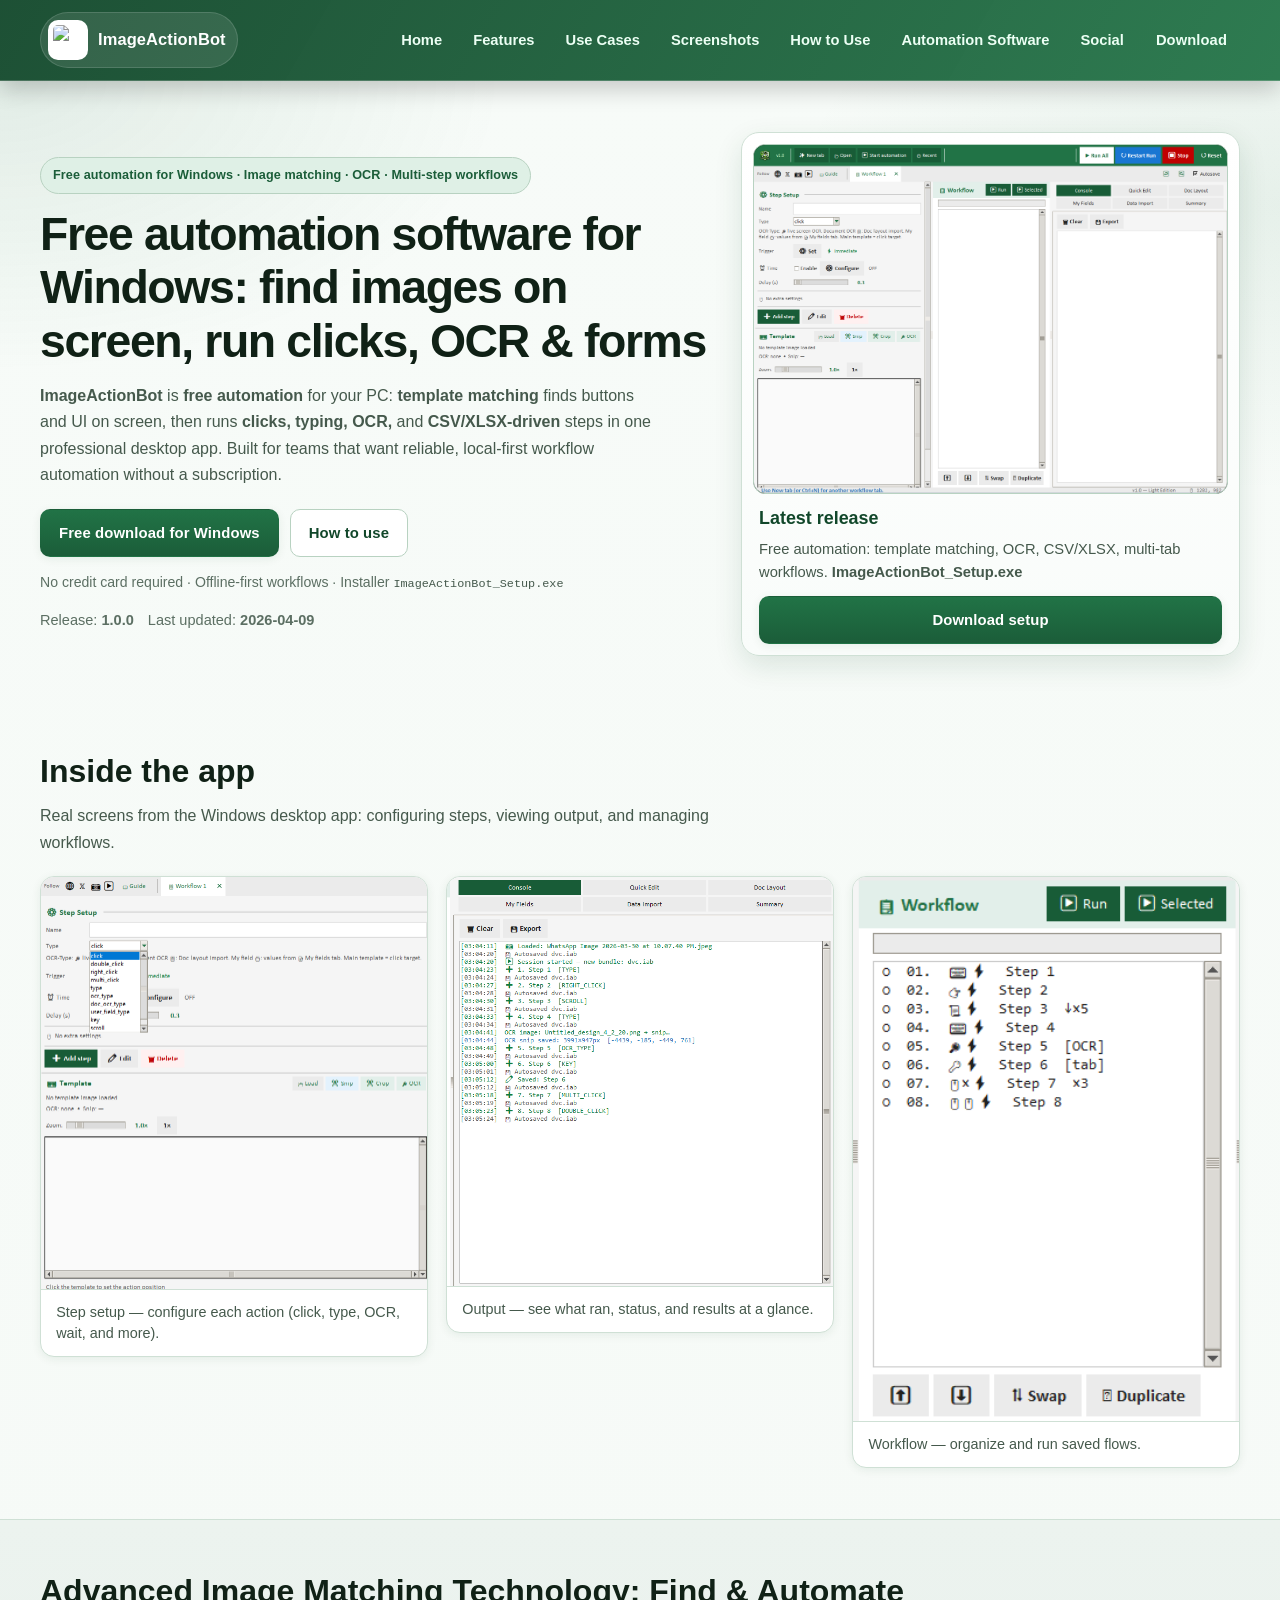
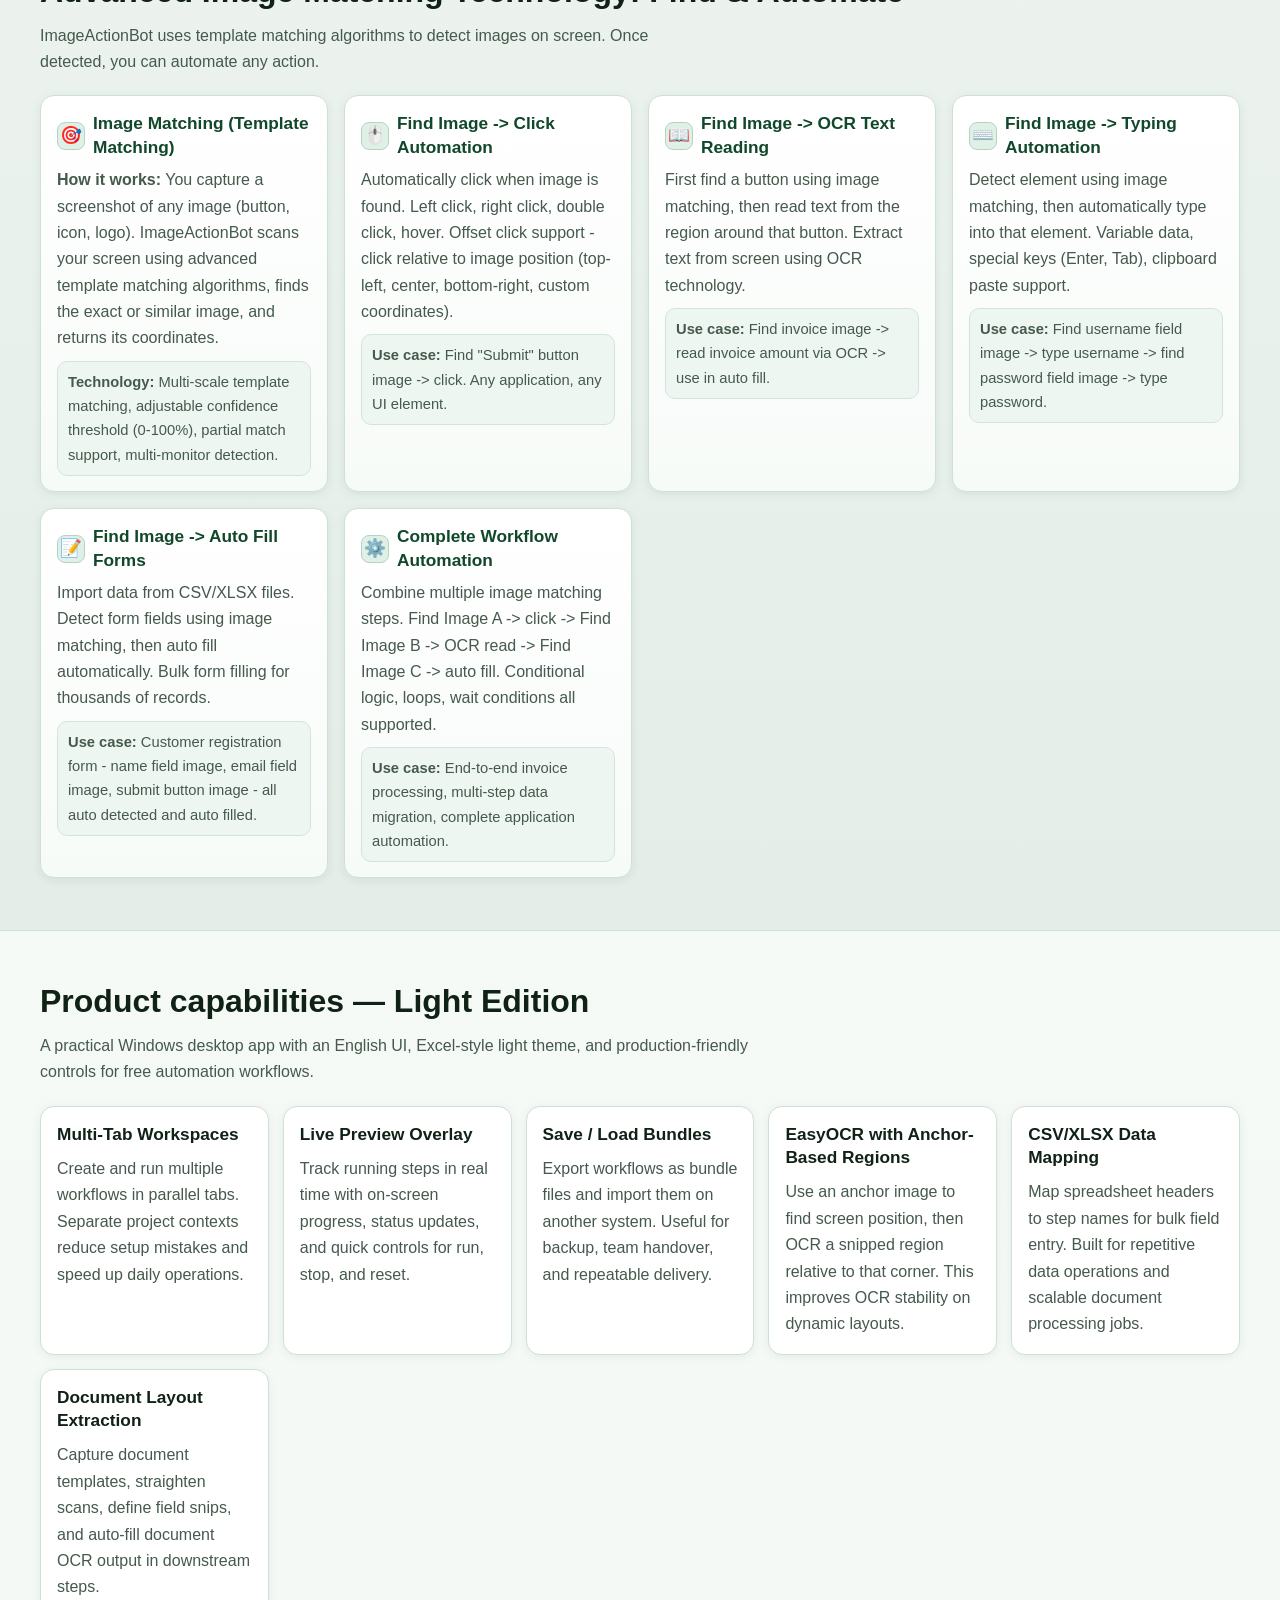
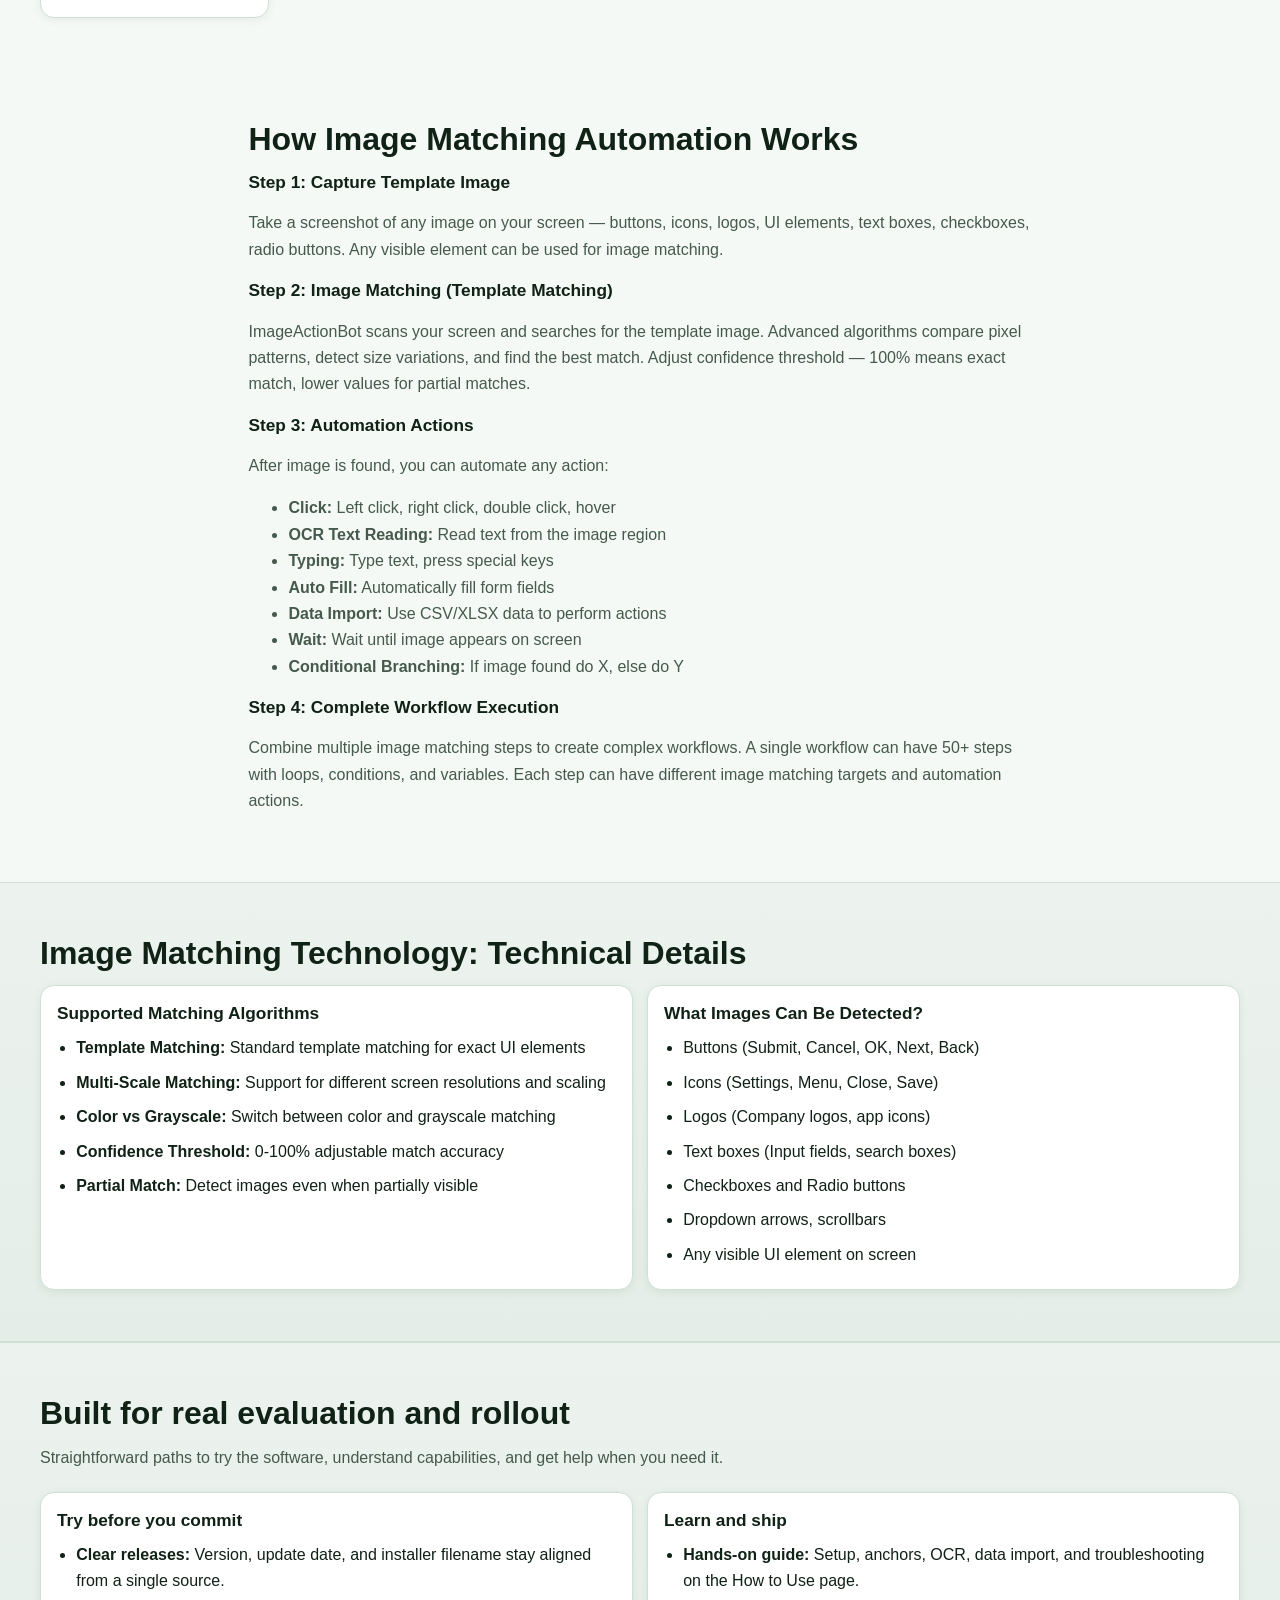
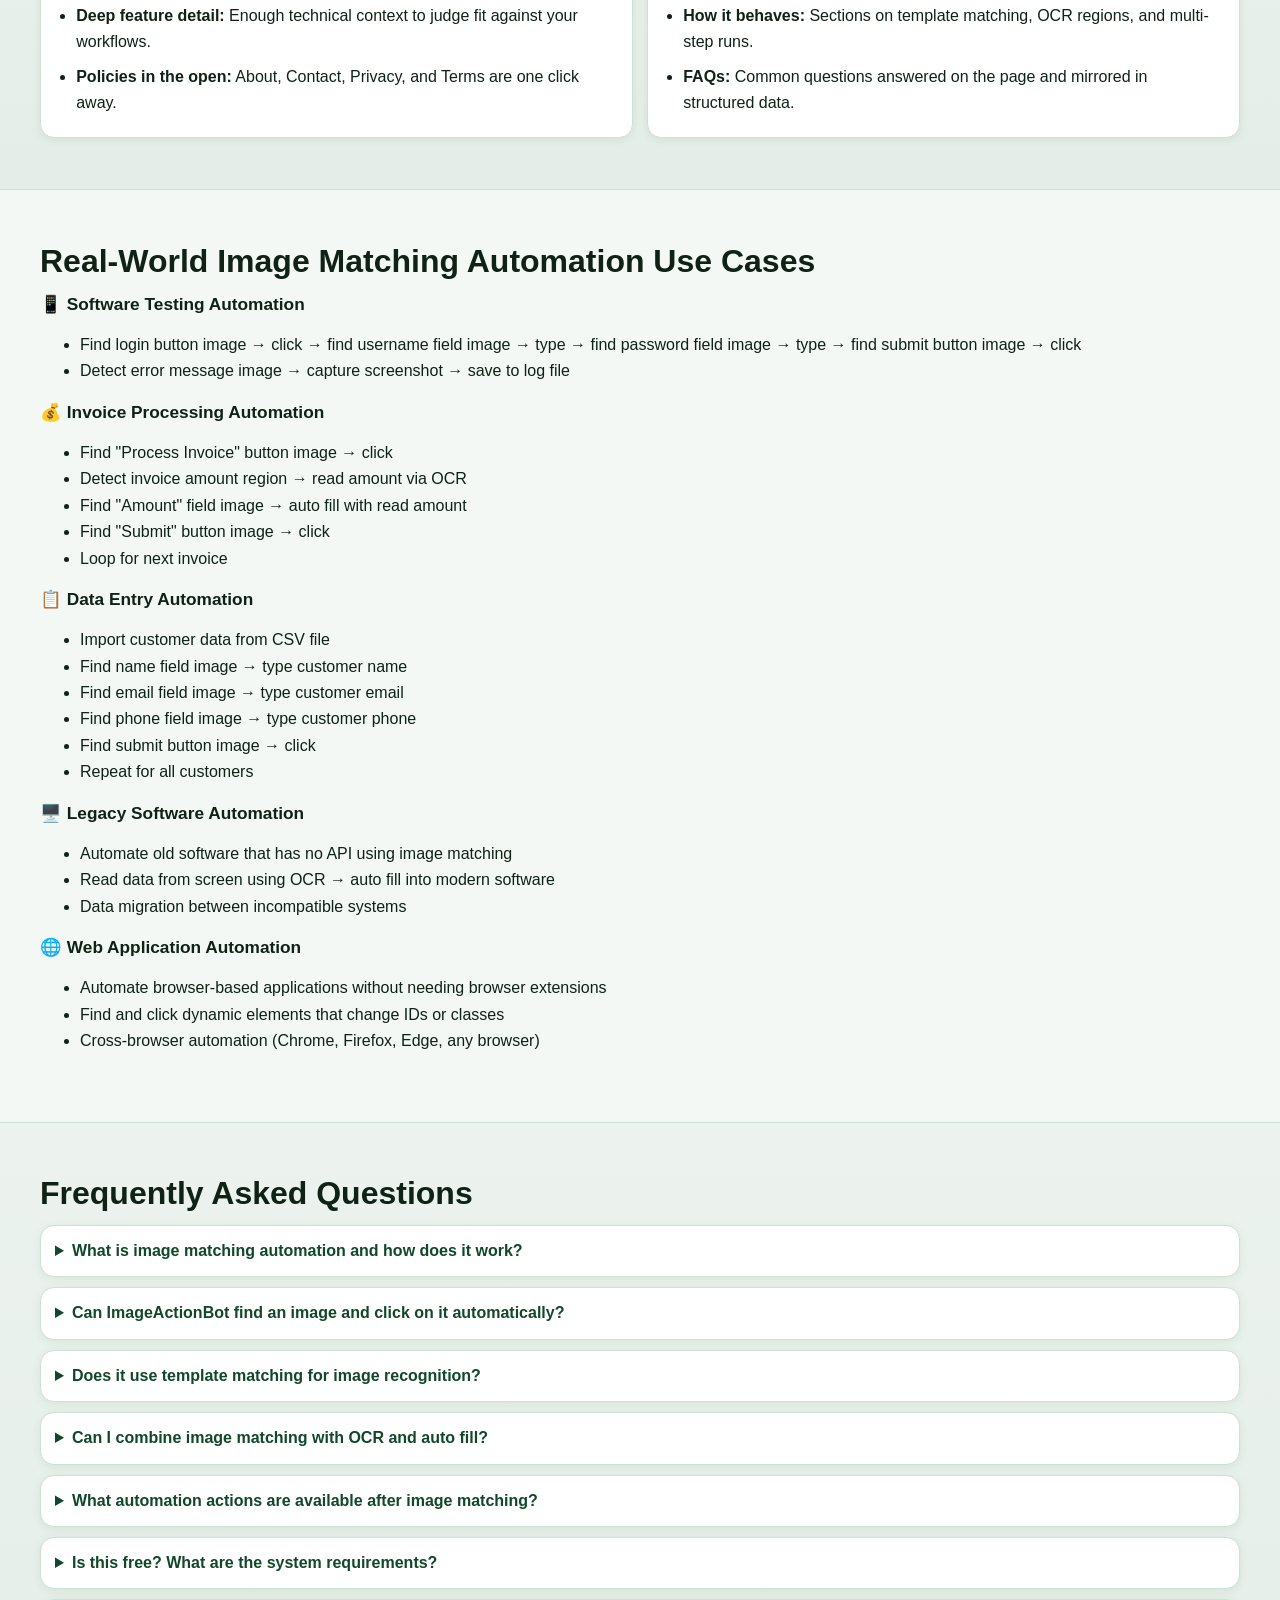
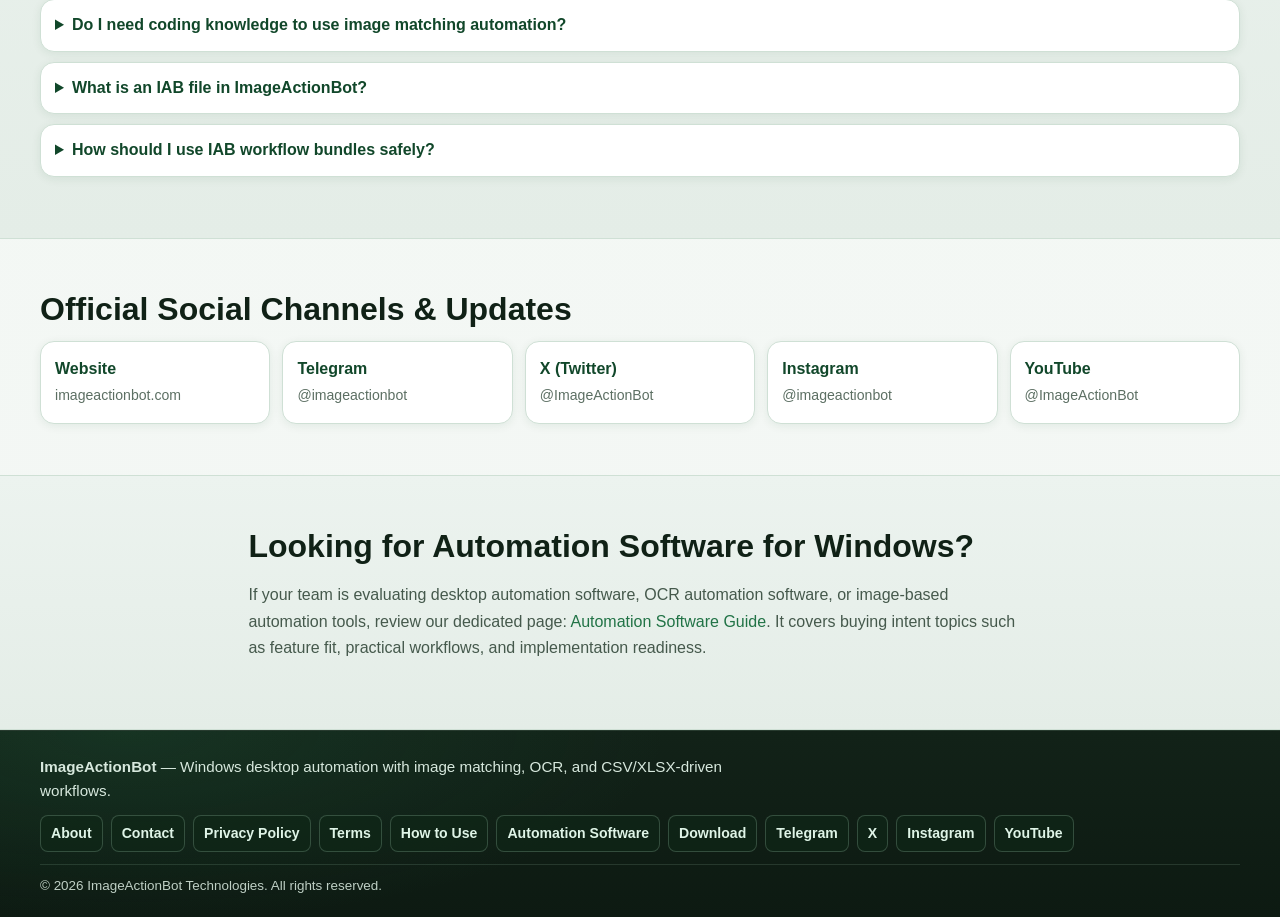
==== index.html @ 2cda099d "Website: R2 download URL, free automation SEO, professional copy refresh - download.json + main.js: " ====
<!doctype html>
<html lang="en">
<head>
  <meta charset="utf-8">
  <meta name="viewport" content="width=device-width, initial-scale=1">
  <!-- Google Tag Manager -->
  <script>(function(w,d,s,l,i){w[l]=w[l]||[];w[l].push({'gtm.start':
  new Date().getTime(),event:'gtm.js'});var f=d.getElementsByTagName(s)[0],
  j=d.createElement(s),dl=l!='dataLayer'?'&l='+l:'';j.async=true;j.src=
  'https://www.googletagmanager.com/gtm.js?id='+i+dl;f.parentNode.insertBefore(j,f);
  })(window,document,'script','dataLayer','GTM-5KLS38PQ');</script>
  <!-- End Google Tag Manager -->
  <title>Free Automation for Windows | ImageActionBot — Image Matching, OCR &amp; Workflows</title>
  <meta name="description" content="ImageActionBot is free automation software for Windows: template matching on screen, OCR text reading, typing, CSV/XLSX-driven workflows, and form filling. Professional desktop automation — free download.">
  <meta name="robots" content="index,follow,max-image-preview:large,max-snippet:-1,max-video-preview:-1">
  <meta name="theme-color" content="#1f7a43">
  <meta name="author" content="ImageActionBot Technologies">
  <link rel="canonical" href="https://www.imageactionbot.com/">
  <link rel="preload" as="image" href="./assets/ImageActionBot_UI.png" fetchpriority="high">
  <meta name="format-detection" content="telephone=no">
  <meta name="referrer" content="strict-origin-when-cross-origin">
  <meta property="og:locale" content="en_US">
  <meta property="og:type" content="website">
  <meta property="og:title" content="Free Automation for Windows | ImageActionBot">
  <meta property="og:description" content="Free automation for Windows: image matching, OCR, multi-step workflows, and data import. ImageActionBot — professional desktop automation. Free download.">
  <meta property="og:url" content="https://www.imageactionbot.com/">
  <meta property="og:site_name" content="ImageActionBot">
  <meta property="og:image" content="https://www.imageactionbot.com/assets/ImageActionBot_UI.png">
  <meta property="og:image:width" content="1194">
  <meta property="og:image:height" content="879">
  <meta property="og:image:alt" content="ImageActionBot main window: workflow tabs, step list, and controls">
  <meta name="twitter:card" content="summary_large_image">
  <meta name="twitter:title" content="Free Automation for Windows | ImageActionBot">
  <meta name="twitter:description" content="Free automation software for Windows: image matching, OCR, workflows, CSV/XLSX. Download ImageActionBot.">
  <meta name="twitter:image" content="https://www.imageactionbot.com/assets/ImageActionBot_UI.png">
  <meta name="twitter:image:alt" content="ImageActionBot main application window on Windows">
  <link rel="icon" href="https://www.imageactionbot.com/iab.png" type="image/png" sizes="48x48">
  <link rel="icon" href="https://www.imageactionbot.com/iab.png" type="image/png" sizes="512x512">
  <link rel="shortcut icon" href="https://www.imageactionbot.com/iab.png" type="image/png">
  <script async src="https://pagead2.googlesyndication.com/pagead/js/adsbygoogle.js?client=ca-pub-5368355682383000"
     crossorigin="anonymous"></script>
  <link rel="apple-touch-icon" href="https://www.imageactionbot.com/iab.png" sizes="512x512">
  <link rel="manifest" href="./site.webmanifest">
  <link rel="stylesheet" href="./main.css">
  
  <script type="application/ld+json" data-release-jsonld>
    {
      "@context": "https://schema.org",
      "@type": "SoftwareApplication",
      "name": "ImageActionBot",
      "softwareVersion": "1.0.0",
      "operatingSystem": "Windows",
      "applicationCategory": "BusinessApplication",
      "applicationSubCategory": "Free Desktop Automation Software",
      "description": "ImageActionBot is free automation software for Windows with template matching, screen OCR, auto typing, CSV/XLSX import, document layout extraction, and multi-step workflows — Light Edition.",
      "softwareRequirements": ".NET Framework 4.7.2 or newer, Windows 10/11",
      "image": "https://www.imageactionbot.com/iab.png",
      "screenshot": [
        "https://www.imageactionbot.com/assets/ImageActionBot_UI.png",
        "https://www.imageactionbot.com/assets/ImageActionBot_StepSetup.png",
        "https://www.imageactionbot.com/assets/ImageActionBot_output.png",
        "https://www.imageactionbot.com/assets/ImageActionBot_Workflow.png"
      ],
      "offers": {
        "@type": "Offer",
        "price": "0",
        "priceCurrency": "USD"
      },
      "url": "https://www.imageactionbot.com/",
      "featureList": [
        "Image anchor matching with adjustable confidence",
        "Find image and click automation with offsets",
        "EasyOCR text extraction from screen regions",
        "CSV and XLSX data import for bulk form filling",
        "Document layout capture and aligned OCR field mapping",
        "Multi-tab workflow builder with reusable automation bundles"
      ]
    }
  </script>
  <script type="application/ld+json">
    {
      "@context": "https://schema.org",
      "@type": "WebSite",
      "name": "ImageActionBot",
      "alternateName": "imageactionbot.com",
      "url": "https://www.imageactionbot.com/",
      "potentialAction": {
        "@type": "SearchAction",
        "target": "https://www.imageactionbot.com/?q={search_term_string}",
        "query-input": "required name=search_term_string"
      }
    }
  </script>
  <script type="application/ld+json">
    {
      "@context": "https://schema.org",
      "@type": "Organization",
      "name": "ImageActionBot Technologies",
      "alternateName": "ImageActionBot",
      "url": "https://www.imageactionbot.com/",
      "logo": {
        "@type": "ImageObject",
        "url": "https://www.imageactionbot.com/iab.png"
      },
      "sameAs": [
        "https://t.me/imageactionbot",
        "https://x.com/ImageActionBot",
        "https://www.instagram.com/imageactionbot",
        "https://www.youtube.com/@ImageActionBot"
      ]
    }
  </script>
  <script type="application/ld+json">
    {
      "@context": "https://schema.org",
      "@type": "FAQPage",
      "mainEntity": [
        {
          "@type": "Question",
          "name": "Is ImageActionBot free automation software?",
          "acceptedAnswer": {
            "@type": "Answer",
            "text": "Yes. ImageActionBot is free to download and use on Windows for personal and business desktop automation. Optional online features (such as banner metadata) only fetch small public files; your workflows stay local unless you export or share them."
          }
        },
        {
          "@type": "Question",
          "name": "What is image matching automation and how does it work?",
          "acceptedAnswer": {
            "@type": "Answer",
            "text": "Image matching automation uses template matching technology to find a specific image on your screen. You capture a screenshot of any button, icon, or UI element. ImageActionBot scans your screen, finds that image using advanced algorithms, and then performs automated actions like clicking, typing, or reading text from that location."
          }
        },
        {
          "@type": "Question",
          "name": "Can ImageActionBot find an image and click on it automatically?",
          "acceptedAnswer": {
            "@type": "Answer",
            "text": "Yes. This is the core feature. Using advanced image matching technology, ImageActionBot finds any image on your screen—buttons, icons, logos, or UI elements—and automatically clicks on it. Works with partial matches, adjustable confidence thresholds, and offset clicking."
          }
        },
        {
          "@type": "Question",
          "name": "Does it use template matching for image recognition?",
          "acceptedAnswer": {
            "@type": "Answer",
            "text": "Yes. ImageActionBot uses advanced template matching algorithms for image recognition. It compares the template image you provide with your screen content, finds the best match, and executes automation actions. You can adjust confidence thresholds for precise or flexible matching."
          }
        },
        {
          "@type": "Question",
          "name": "Can I combine image matching with OCR and auto fill?",
          "acceptedAnswer": {
            "@type": "Answer",
            "text": "Yes. ImageActionBot allows you to create complete automation workflows. First, use image matching to find and click a button. Then, use OCR to read text from that screen region. Finally, use auto fill to enter that text into another form or application. All actions work together seamlessly."
          }
        },
        {
          "@type": "Question",
          "name": "What automation actions are available after image matching?",
          "acceptedAnswer": {
            "@type": "Answer",
            "text": "After image matching finds an image, you can automate: left click, right click, double click, mouse hover, typing text, OCR text reading, copying to clipboard, waiting for element, conditional branching, and complete workflow execution with data from CSV/XLSX files."
          }
        },
        {
          "@type": "Question",
          "name": "What is an IAB file in ImageActionBot?",
          "acceptedAnswer": {
            "@type": "Answer",
            "text": "An IAB file is an ImageActionBot workflow bundle package used to export and import complete automation workflows. It helps teams share repeatable processes, keep backups, and deploy workflows on multiple machines with less setup effort."
          }
        },
        {
          "@type": "Question",
          "name": "How should I use IAB workflow bundles safely?",
          "acceptedAnswer": {
            "@type": "Answer",
            "text": "Export a tested workflow as an IAB bundle, import it on the target machine, then validate image anchors, OCR regions, and CSV/XLSX mappings before production. Always run a dry test first and retune if UI layout or resolution differs."
          }
        }
      ]
    }
  </script>
</head>
<body>
  <!-- Google Tag Manager (noscript) -->
  <noscript><iframe src="https://www.googletagmanager.com/ns.html?id=GTM-5KLS38PQ"
  height="0" width="0" style="display:none;visibility:hidden"></iframe></noscript>
  <!-- End Google Tag Manager (noscript) -->
  <a class="skip-link" href="#main">Skip to content</a>

  <header class="site-header">
    <div class="container nav-wrap">
      <a class="brand" href="./index.html" aria-label="ImageActionBot home">
        <img src="./iab.png" alt="ImageActionBot — free Windows automation software logo" width="44" height="44">
        <span>ImageActionBot</span>
      </a>
      <nav class="nav" aria-label="Primary navigation">
        <a href="./index.html">Home</a>
        <a href="./index.html#features">Features</a>
        <a href="./index.html#use-cases">Use Cases</a>
        <a href="./index.html#screenshots">Screenshots</a>
        <a href="./how-to-use.html">How to Use</a>
        <a href="./automation-software.html">Automation Software</a>
        <a href="./index.html#social">Social</a>
        <a class="btn btn-sm js-download-link" data-download-link href="#" target="_blank" rel="noopener noreferrer">Download</a>
      </nav>
    </div>
  </header>

  <main id="main">
    <section class="hero">
      <div class="container hero-grid">
        <div>
          <p class="badge">Free automation for Windows · Image matching · OCR · Multi-step workflows</p>
          <h1>Free automation software for Windows: find images on screen, run clicks, OCR &amp; forms</h1>
          <p class="lead">
            <strong>ImageActionBot</strong> is <strong>free automation</strong> for your PC: <strong>template matching</strong> finds buttons and UI on screen, then runs <strong>clicks, typing, OCR,</strong> and <strong>CSV/XLSX-driven</strong> steps in one professional desktop app. Built for teams that want reliable, local-first workflow automation without a subscription.
          </p>
          <div class="cta-row">
            <a class="btn btn-primary js-download-link" data-download-link href="#" target="_blank" rel="noopener noreferrer">Free download for Windows</a>
            <a class="btn btn-ghost" href="./how-to-use.html">How to use</a>
          </div>
          <p class="hero-trust" role="note">No credit card required · Offline-first workflows · Installer <span class="mono">ImageActionBot_Setup.exe</span></p>
          <div class="release-line">
            <span>Release: <strong data-download-version>1.0.0</strong></span>
            <span>Last updated: <strong data-download-date>2026-04-09</strong></span>
          </div>
        </div>
        <aside class="hero-card hero-card-visual" aria-label="Application preview and download">
          <figure class="hero-shot">
            <img src="./assets/ImageActionBot_UI.png" width="1194" height="879" alt="ImageActionBot main window showing workflow tabs, automation steps, and control toolbar on Windows" fetchpriority="high" decoding="async">
          </figure>
          <div class="hero-card-foot">
            <h2 class="hero-card-title">Latest release</h2>
            <p class="hero-card-desc">Free automation: template matching, OCR, CSV/XLSX, multi-tab workflows. <strong data-download-filename>ImageActionBot_Setup.exe</strong></p>
            <a class="btn btn-primary full js-download-link" data-download-link href="#" target="_blank" rel="noopener noreferrer">Download setup</a>
          </div>
        </aside>
      </div>
    </section>

    <section id="screenshots" class="section" aria-labelledby="screenshots-heading">
      <div class="container">
        <h2 id="screenshots-heading">Inside the app</h2>
        <p class="section-intro">Real screens from the Windows desktop app: configuring steps, viewing output, and managing workflows.</p>
        <div class="screenshot-gallery">
          <figure class="shot-card">
            <img src="./assets/ImageActionBot_StepSetup.png" width="772" height="825" alt="Step setup panel: choosing action type, targets, and options for an automation step" loading="lazy" decoding="async">
            <figcaption>Step setup — configure each action (click, type, OCR, wait, and more).</figcaption>
          </figure>
          <figure class="shot-card">
            <img src="./assets/ImageActionBot_output.png" width="737" height="782" alt="Run output or log view showing automation results and status messages" loading="lazy" decoding="async">
            <figcaption>Output — see what ran, status, and results at a glance.</figcaption>
          </figure>
          <figure class="shot-card">
            <img src="./assets/ImageActionBot_Workflow.png" width="338" height="789" alt="Workflow overview or bundle view for saved automation flows" loading="lazy" decoding="async">
            <figcaption>Workflow — organize and run saved flows.</figcaption>
          </figure>
        </div>
      </div>
    </section>

    <section id="features" class="section alt feature-showcase">
      <div class="container">
        <h2>Advanced Image Matching Technology: Find & Automate</h2>
        <p class="section-intro">ImageActionBot uses template matching algorithms to detect images on screen. Once detected, you can automate any action.</p>

        <div class="feature-grid">
          <article class="feature-card">
            <h3><span class="feature-icon">🎯</span>Image Matching (Template Matching)</h3>
            <p><strong>How it works:</strong> You capture a screenshot of any image (button, icon, logo). ImageActionBot scans your screen using advanced template matching algorithms, finds the exact or similar image, and returns its coordinates.</p>
            <p class="feature-meta"><strong>Technology:</strong> Multi-scale template matching, adjustable confidence threshold (0-100%), partial match support, multi-monitor detection.</p>
          </article>
          <article class="feature-card">
            <h3><span class="feature-icon">🖱️</span>Find Image -> Click Automation</h3>
            <p>Automatically click when image is found. Left click, right click, double click, hover. Offset click support - click relative to image position (top-left, center, bottom-right, custom coordinates).</p>
            <p class="feature-meta"><strong>Use case:</strong> Find "Submit" button image -> click. Any application, any UI element.</p>
          </article>
          <article class="feature-card">
            <h3><span class="feature-icon">📖</span>Find Image -> OCR Text Reading</h3>
            <p>First find a button using image matching, then read text from the region around that button. Extract text from screen using OCR technology.</p>
            <p class="feature-meta"><strong>Use case:</strong> Find invoice image -> read invoice amount via OCR -> use in auto fill.</p>
          </article>
          <article class="feature-card">
            <h3><span class="feature-icon">⌨️</span>Find Image -> Typing Automation</h3>
            <p>Detect element using image matching, then automatically type into that element. Variable data, special keys (Enter, Tab), clipboard paste support.</p>
            <p class="feature-meta"><strong>Use case:</strong> Find username field image -> type username -> find password field image -> type password.</p>
          </article>
          <article class="feature-card">
            <h3><span class="feature-icon">📝</span>Find Image -> Auto Fill Forms</h3>
            <p>Import data from CSV/XLSX files. Detect form fields using image matching, then auto fill automatically. Bulk form filling for thousands of records.</p>
            <p class="feature-meta"><strong>Use case:</strong> Customer registration form - name field image, email field image, submit button image - all auto detected and auto filled.</p>
          </article>
          <article class="feature-card">
            <h3><span class="feature-icon">⚙️</span>Complete Workflow Automation</h3>
            <p>Combine multiple image matching steps. Find Image A -> click -> Find Image B -> OCR read -> Find Image C -> auto fill. Conditional logic, loops, wait conditions all supported.</p>
            <p class="feature-meta"><strong>Use case:</strong> End-to-end invoice processing, multi-step data migration, complete application automation.</p>
          </article>
        </div>
      </div>
    </section>

    <section class="section">
      <div class="container">
        <h2>Product capabilities — Light Edition</h2>
        <p class="section-intro">
          A practical Windows desktop app with an English UI, Excel-style light theme, and production-friendly controls for free automation workflows.
        </p>
        <div class="card-grid">
          <article class="card">
            <h3>Multi-Tab Workspaces</h3>
            <p>Create and run multiple workflows in parallel tabs. Separate project contexts reduce setup mistakes and speed up daily operations.</p>
          </article>
          <article class="card">
            <h3>Live Preview Overlay</h3>
            <p>Track running steps in real time with on-screen progress, status updates, and quick controls for run, stop, and reset.</p>
          </article>
          <article class="card">
            <h3>Save / Load Bundles</h3>
            <p>Export workflows as bundle files and import them on another system. Useful for backup, team handover, and repeatable delivery.</p>
          </article>
          <article class="card">
            <h3>EasyOCR with Anchor-Based Regions</h3>
            <p>Use an anchor image to find screen position, then OCR a snipped region relative to that corner. This improves OCR stability on dynamic layouts.</p>
          </article>
          <article class="card">
            <h3>CSV/XLSX Data Mapping</h3>
            <p>Map spreadsheet headers to step names for bulk field entry. Built for repetitive data operations and scalable document processing jobs.</p>
          </article>
          <article class="card">
            <h3>Document Layout Extraction</h3>
            <p>Capture document templates, straighten scans, define field snips, and auto-fill document OCR output in downstream steps.</p>
          </article>
        </div>
      </div>
    </section>

    <section id="how-it-works" class="section">
      <div class="container prose">
        <h2>How Image Matching Automation Works</h2>
        
        <h3>Step 1: Capture Template Image</h3>
        <p>Take a screenshot of any image on your screen — buttons, icons, logos, UI elements, text boxes, checkboxes, radio buttons. Any visible element can be used for image matching.</p>
        
        <h3>Step 2: Image Matching (Template Matching)</h3>
        <p>ImageActionBot scans your screen and searches for the template image. Advanced algorithms compare pixel patterns, detect size variations, and find the best match. Adjust confidence threshold — 100% means exact match, lower values for partial matches.</p>
        
        <h3>Step 3: Automation Actions</h3>
        <p>After image is found, you can automate any action:</p>
        <ul>
          <li><strong>Click:</strong> Left click, right click, double click, hover</li>
          <li><strong>OCR Text Reading:</strong> Read text from the image region</li>
          <li><strong>Typing:</strong> Type text, press special keys</li>
          <li><strong>Auto Fill:</strong> Automatically fill form fields</li>
          <li><strong>Data Import:</strong> Use CSV/XLSX data to perform actions</li>
          <li><strong>Wait:</strong> Wait until image appears on screen</li>
          <li><strong>Conditional Branching:</strong> If image found do X, else do Y</li>
        </ul>
        
        <h3>Step 4: Complete Workflow Execution</h3>
        <p>Combine multiple image matching steps to create complex workflows. A single workflow can have 50+ steps with loops, conditions, and variables. Each step can have different image matching targets and automation actions.</p>
      </div>
    </section>

    <section class="section alt">
      <div class="container">
        <h2>Image Matching Technology: Technical Details</h2>
        <div class="split-grid">
          <div class="panel">
            <h3>Supported Matching Algorithms</h3>
            <ul>
              <li><strong>Template Matching:</strong> Standard template matching for exact UI elements</li>
              <li><strong>Multi-Scale Matching:</strong> Support for different screen resolutions and scaling</li>
              <li><strong>Color vs Grayscale:</strong> Switch between color and grayscale matching</li>
              <li><strong>Confidence Threshold:</strong> 0-100% adjustable match accuracy</li>
              <li><strong>Partial Match:</strong> Detect images even when partially visible</li>
            </ul>
          </div>
          <div class="panel">
            <h3>What Images Can Be Detected?</h3>
            <ul>
              <li>Buttons (Submit, Cancel, OK, Next, Back)</li>
              <li>Icons (Settings, Menu, Close, Save)</li>
              <li>Logos (Company logos, app icons)</li>
              <li>Text boxes (Input fields, search boxes)</li>
              <li>Checkboxes and Radio buttons</li>
              <li>Dropdown arrows, scrollbars</li>
              <li>Any visible UI element on screen</li>
            </ul>
          </div>
        </div>
      </div>
    </section>

    <section class="section alt">
      <div class="container">
        <h2>Built for real evaluation and rollout</h2>
        <p class="section-intro">Straightforward paths to try the software, understand capabilities, and get help when you need it.</p>
        <div class="split-grid">
          <div class="panel">
            <h3>Try before you commit</h3>
            <ul>
              <li><strong>Clear releases:</strong> Version, update date, and installer filename stay aligned from a single source.</li>
              <li><strong>Deep feature detail:</strong> Enough technical context to judge fit against your workflows.</li>
              <li><strong>Policies in the open:</strong> About, Contact, Privacy, and Terms are one click away.</li>
            </ul>
          </div>
          <div class="panel">
            <h3>Learn and ship</h3>
            <ul>
              <li><strong>Hands-on guide:</strong> Setup, anchors, OCR, data import, and troubleshooting on the How to Use page.</li>
              <li><strong>How it behaves:</strong> Sections on template matching, OCR regions, and multi-step runs.</li>
              <li><strong>FAQs:</strong> Common questions answered on the page and mirrored in structured data.</li>
            </ul>
          </div>
        </div>
      </div>
    </section>

    <section id="use-cases" class="section">
      <div class="container">
        <h2>Real-World Image Matching Automation Use Cases</h2>
        
        <h3>📱 Software Testing Automation</h3>
        <ul>
          <li>Find login button image → click → find username field image → type → find password field image → type → find submit button image → click</li>
          <li>Detect error message image → capture screenshot → save to log file</li>
        </ul>
        
        <h3>💰 Invoice Processing Automation</h3>
        <ul>
          <li>Find "Process Invoice" button image → click</li>
          <li>Detect invoice amount region → read amount via OCR</li>
          <li>Find "Amount" field image → auto fill with read amount</li>
          <li>Find "Submit" button image → click</li>
          <li>Loop for next invoice</li>
        </ul>
        
        <h3>📋 Data Entry Automation</h3>
        <ul>
          <li>Import customer data from CSV file</li>
          <li>Find name field image → type customer name</li>
          <li>Find email field image → type customer email</li>
          <li>Find phone field image → type customer phone</li>
          <li>Find submit button image → click</li>
          <li>Repeat for all customers</li>
        </ul>
        
        <h3>🖥️ Legacy Software Automation</h3>
        <ul>
          <li>Automate old software that has no API using image matching</li>
          <li>Read data from screen using OCR → auto fill into modern software</li>
          <li>Data migration between incompatible systems</li>
        </ul>
        
        <h3>🌐 Web Application Automation</h3>
        <ul>
          <li>Automate browser-based applications without needing browser extensions</li>
          <li>Find and click dynamic elements that change IDs or classes</li>
          <li>Cross-browser automation (Chrome, Firefox, Edge, any browser)</li>
        </ul>
      </div>
    </section>

    <section class="section alt" id="faq">
      <div class="container">
        <h2>Frequently Asked Questions</h2>
        <div class="faq-list">
          <details>
            <summary>What is image matching automation and how does it work?</summary>
            <p><strong>Image matching automation</strong> uses template matching technology to find a specific image on your screen. You capture a screenshot of any button, icon, or UI element. ImageActionBot scans your screen, finds that image using advanced algorithms, and then performs automated actions like clicking, typing, or reading text from that location.</p>
          </details>
          <details>
            <summary>Can ImageActionBot find an image and click on it automatically?</summary>
            <p><strong>Yes.</strong> This is the core feature. Using advanced image matching technology, ImageActionBot finds any image on your screen—buttons, icons, logos, or UI elements—and automatically clicks on it. Works with partial matches, adjustable confidence thresholds, and offset clicking for precise control.</p>
          </details>
          <details>
            <summary>Does it use template matching for image recognition?</summary>
            <p><strong>Yes.</strong> ImageActionBot uses advanced template matching algorithms for image recognition. It compares the template image you provide with your screen content, finds the best match, and executes automation actions. You can adjust confidence thresholds for precise or flexible matching.</p>
          </details>
          <details>
            <summary>Can I combine image matching with OCR and auto fill?</summary>
            <p><strong>Yes.</strong> ImageActionBot allows you to create complete automation workflows. First, use image matching to find and click a button. Then, use OCR to read text from that screen region. Finally, use auto fill to enter that text into another form or application. All actions work together seamlessly in a single workflow.</p>
          </details>
          <details>
            <summary>What automation actions are available after image matching?</summary>
            <p>After image matching finds an image, you can automate: left click, right click, double click, mouse hover, typing text, OCR text reading, copying to clipboard, waiting for element, conditional branching, and complete workflow execution with data from CSV/XLSX files.</p>
          </details>
          <details>
            <summary>Is this free? What are the system requirements?</summary>
            <p><strong>Free to download and use.</strong> Windows 10, Windows 11, Windows 7/8 with .NET Framework 4.7.2 or higher. Minimum 4GB RAM recommended for OCR operations. Works on any screen resolution with scaling support.</p>
          </details>
          <details>
            <summary>Do I need coding knowledge to use image matching automation?</summary>
            <p><strong>No.</strong> ImageActionBot uses a visual workflow builder. You can create automation workflows without any coding. Capture images, set actions, map data fields — everything is visual and easy to use.</p>
          </details>
          <details>
            <summary>What is an IAB file in ImageActionBot?</summary>
            <p>
              An <strong>IAB file</strong> is a workflow bundle package for export/import of complete automation flows.
              It is useful for team handover, reusable deployment, and workflow backup. See the detailed guide in
              <a href="./how-to-use.html#iab-workflow-bundle">IAB workflow bundle section</a>.
            </p>
          </details>
          <details>
            <summary>How should I use IAB workflow bundles safely?</summary>
            <p>
              Export only tested workflows, import on the target system, then validate image anchors, OCR regions,
              and CSV/XLSX mappings before production. Run a dry test first, especially if resolution, scaling, or UI
              layout differs across machines.
            </p>
          </details>
        </div>
      </div>
    </section>

    <section id="social" class="section">
      <div class="container">
        <h2>Official Social Channels & Updates</h2>
        <div class="social-grid">
          <a class="social-card" href="https://www.imageactionbot.com" target="_blank" rel="noopener noreferrer"><strong>Website</strong><span>imageactionbot.com</span></a>
          <a class="social-card" href="https://t.me/imageactionbot" target="_blank" rel="noopener noreferrer"><strong>Telegram</strong><span>@imageactionbot</span></a>
          <a class="social-card" href="https://x.com/ImageActionBot" target="_blank" rel="noopener noreferrer"><strong>X (Twitter)</strong><span>@ImageActionBot</span></a>
          <a class="social-card" href="https://www.instagram.com/imageactionbot" target="_blank" rel="noopener noreferrer"><strong>Instagram</strong><span>@imageactionbot</span></a>
          <a class="social-card" href="https://www.youtube.com/@ImageActionBot" target="_blank" rel="noopener noreferrer"><strong>YouTube</strong><span>@ImageActionBot</span></a>
        </div>
      </div>
    </section>

    <section class="section alt">
      <div class="container prose">
        <h2>Looking for Automation Software for Windows?</h2>
        <p>
          If your team is evaluating desktop automation software, OCR automation software, or image-based automation tools,
          review our dedicated page: <a href="./automation-software.html">Automation Software Guide</a>.
          It covers buying intent topics such as feature fit, practical workflows, and implementation readiness.
        </p>
      </div>
    </section>
  </main>

  <footer class="site-footer">
    <div class="container footer-wrap">
      <p><strong>ImageActionBot</strong> — Windows desktop automation with image matching, OCR, and CSV/XLSX-driven workflows.</p>
      <div class="footer-links">
        <a href="./about.html">About</a>
        <a href="./contact.html">Contact</a>
        <a href="./privacy-policy.html">Privacy Policy</a>
        <a href="./terms.html">Terms</a>
        <a href="./how-to-use.html">How to Use</a>
        <a href="./automation-software.html">Automation Software</a>
        <a class="js-download-link" data-download-link href="#" target="_blank" rel="noopener noreferrer">Download</a>
        <a href="https://t.me/imageactionbot" target="_blank" rel="noopener noreferrer">Telegram</a>
        <a href="https://x.com/ImageActionBot" target="_blank" rel="noopener noreferrer">X</a>
        <a href="https://www.instagram.com/imageactionbot" target="_blank" rel="noopener noreferrer">Instagram</a>
        <a href="https://www.youtube.com/@ImageActionBot" target="_blank" rel="noopener noreferrer">YouTube</a>
      </div>
      <p class="footer-note">© 2026 ImageActionBot Technologies. All rights reserved.</p>
    </div>
  </footer>

  <script src="./main.js" defer></script>
</body>
</html>
---- main.css ----
:root {
  --bg: #f3f7f4;
  --bg-soft: #e8f1eb;
  --surface: #ffffff;
  --surface-2: #f9fcfa;
  --text: #102116;
  --text-soft: #45594c;
  --text-muted: #5c6f63;
  --brand: #217346;
  --brand-2: #1b5d39;
  --brand-3: #11472a;
  --brand-soft: #dff0e6;
  --brand-soft-2: #cfe6d8;
  --line: #cfe0d5;
  --line-strong: #b8d2c1;
  --ok: #107c41;
  --warn: #a76010;
  --shadow-sm: 0 2px 10px rgba(17, 71, 42, 0.08);
  --shadow-md: 0 10px 28px rgba(17, 71, 42, 0.12);
  --shadow-lg: 0 22px 54px rgba(17, 71, 42, 0.16);
  --radius-sm: 10px;
  --radius: 14px;
  --radius-lg: 18px;
  --maxw: 1200px;
}

*,
*::before,
*::after {
  box-sizing: border-box;
}

html {
  scroll-behavior: smooth;
}

body {
  margin: 0;
  font-family: "Segoe UI", Calibri, Arial, sans-serif;
  line-height: 1.65;
  color: var(--text);
  background:
    radial-gradient(1200px 700px at -10% -20%, rgba(33, 115, 70, 0.12), transparent 60%),
    radial-gradient(1200px 680px at 110% -10%, rgba(33, 115, 70, 0.09), transparent 60%),
    linear-gradient(180deg, #f7fbf8 0%, var(--bg) 100%);
}

a {
  color: var(--brand);
  text-decoration: none;
}

a:hover {
  text-decoration: underline;
}

img {
  max-width: 100%;
  height: auto;
}

.skip-link {
  position: absolute;
  left: -9999px;
  top: 0;
}

.skip-link:focus {
  left: 14px;
  top: 14px;
  padding: 9px 13px;
  border-radius: 8px;
  background: var(--brand);
  color: #fff;
  z-index: 9999;
}

a:focus-visible:not(.skip-link),
button:focus-visible,
summary:focus-visible {
  outline: 2px solid var(--brand);
  outline-offset: 2px;
}

.site-header a:focus-visible:not(.skip-link),
.site-header button:focus-visible {
  outline-color: #c8f5dc;
}

.site-footer a:focus-visible {
  outline-color: #c8f5dc;
}

.container {
  width: min(var(--maxw), calc(100% - 2.2rem));
  margin-inline: auto;
}

.site-header {
  position: sticky;
  top: 0;
  z-index: 100;
  width: 100%;
  overflow: visible;
  border-bottom: 1px solid rgba(255, 255, 255, 0.2);
  backdrop-filter: blur(10px);
  background: linear-gradient(120deg, rgba(17, 71, 42, 0.95), rgba(33, 115, 70, 0.94));
  box-shadow: 0 8px 22px rgba(0, 0, 0, 0.2);
}

.nav-wrap {
  display: flex;
  align-items: center;
  justify-content: space-between;
  gap: 16px;
  padding: 12px 0;
}

.brand {
  display: inline-flex;
  align-items: center;
  gap: 10px;
  padding: 7px 11px 7px 7px;
  border-radius: 999px;
  color: #fff;
  font-weight: 800;
  font-size: 1.03rem;
  letter-spacing: 0.1px;
  background: rgba(255, 255, 255, 0.1);
  border: 1px solid rgba(255, 255, 255, 0.14);
}

.brand:hover {
  text-decoration: none;
  background: rgba(255, 255, 255, 0.18);
}

.brand img {
  width: 40px;
  height: 40px;
  border-radius: 10px;
  background: #fff;
  padding: 5px;
}

.nav {
  display: flex;
  flex-wrap: wrap;
  align-items: center;
  justify-content: flex-end;
  gap: 7px;
  min-height: 40px;
}

.nav-toggle {
  display: none;
  align-items: center;
  gap: 6px;
  border: 1px solid rgba(255, 255, 255, 0.28);
  background: rgba(255, 255, 255, 0.12);
  color: #ecfff4;
  border-radius: 8px;
  padding: 7px 10px;
  font-size: 0.86rem;
  font-weight: 700;
  cursor: pointer;
}

.nav-toggle:hover {
  background: rgba(255, 255, 255, 0.2);
}

.nav a {
  color: #ecfff4;
  font-size: 0.92rem;
  font-weight: 700;
  padding: 8px 12px;
  border-radius: 8px;
  transition: background 0.2s ease, transform 0.12s ease;
}

.nav a:hover {
  text-decoration: none;
  background: rgba(255, 255, 255, 0.16);
}

.hero {
  position: relative;
  overflow: hidden;
  padding: clamp(2.7rem, 4vw, 4rem) 0 2.8rem;
}

.hero::before {
  content: "";
  position: absolute;
  inset: 0;
  background:
    radial-gradient(900px 520px at 0% 0%, rgba(33, 115, 70, 0.1), transparent 56%),
    radial-gradient(820px 480px at 100% 20%, rgba(33, 115, 70, 0.08), transparent 60%);
  pointer-events: none;
}

.hero .container {
  position: relative;
  z-index: 1;
}

.hero-grid {
  display: grid;
  grid-template-columns: minmax(0, 1.15fr) minmax(0, 0.85fr);
  gap: 26px;
  align-items: center;
}

.badge {
  display: inline-block;
  margin: 0 0 14px;
  padding: 7px 12px;
  border-radius: 999px;
  color: var(--brand-2);
  background: var(--brand-soft);
  border: 1px solid var(--line-strong);
  font-size: 0.79rem;
  font-weight: 800;
  letter-spacing: 0.1px;
}

h1 {
  margin: 0 0 14px;
  font-size: clamp(1.88rem, 4vw, 2.9rem);
  line-height: 1.16;
  letter-spacing: -0.03em;
}

h2 {
  margin: 0 0 12px;
  font-size: clamp(1.35rem, 2.6vw, 2rem);
  line-height: 1.22;
}

h3 {
  margin: 0 0 10px;
  font-size: 1.08rem;
  line-height: 1.35;
}

.lead {
  margin: 0 0 20px;
  max-width: 70ch;
  color: var(--text-soft);
}

.cta-row {
  display: flex;
  flex-wrap: wrap;
  gap: 11px;
  margin-bottom: 15px;
}

.btn {
  display: inline-flex;
  align-items: center;
  justify-content: center;
  gap: 8px;
  border-radius: var(--radius-sm);
  border: 1px solid transparent;
  padding: 11px 18px;
  font-size: 0.93rem;
  font-weight: 800;
  letter-spacing: 0.1px;
  text-decoration: none;
  transition: transform 0.12s ease, box-shadow 0.2s ease, background 0.2s ease, border-color 0.2s ease;
}

.btn:hover {
  text-decoration: none;
  transform: translateY(-1px);
}

.btn-primary {
  color: #fff;
  background: linear-gradient(180deg, var(--brand), var(--brand-2));
  box-shadow: var(--shadow-sm);
}

.btn-primary:hover {
  box-shadow: var(--shadow-md);
}

.btn-ghost {
  color: var(--brand-3);
  background: #fff;
  border-color: var(--line-strong);
}

.btn-ghost:hover {
  border-color: var(--brand);
}

.btn-sm {
  padding: 8px 12px;
  font-size: 0.87rem;
}

.full {
  width: 100%;
}

.release-line {
  display: flex;
  flex-wrap: wrap;
  gap: 14px;
  color: var(--text-muted);
  font-size: 0.91rem;
}

.hero-trust {
  margin: 0 0 14px;
  max-width: 70ch;
  font-size: 0.88rem;
  color: var(--text-muted);
  line-height: 1.5;
}

.hero-trust .mono {
  font-family: ui-monospace, "Cascadia Mono", Consolas, monospace;
  font-size: 0.84em;
  color: var(--text-soft);
  word-break: break-all;
}

.hero-card {
  background: linear-gradient(180deg, #ffffff 0%, var(--surface-2) 100%);
  border: 1px solid var(--line);
  border-radius: var(--radius-lg);
  padding: 1.25rem;
  box-shadow: var(--shadow-md);
}

.hero-card p {
  color: var(--text-soft);
}

.hero-card-visual {
  padding: 11px;
}

.hero-shot {
  margin: 0 0 12px;
  border-radius: 12px;
  overflow: hidden;
  line-height: 0;
  border: 1px solid var(--line-strong);
  background: #0f2418;
  box-shadow: inset 0 0 0 1px rgba(255, 255, 255, 0.04);
}

.hero-shot img {
  display: block;
  width: 100%;
  height: auto;
  border-radius: 0;
  padding: 0;
  background: transparent;
  border: none;
}

.hero-card-foot {
  padding: 2px 6px 0;
}

.hero-card-title {
  margin: 0 0 8px;
  font-size: 1.12rem;
  color: var(--brand-3);
}

.hero-card-desc {
  margin: 0 0 12px;
  font-size: 0.92rem;
  color: var(--text-soft);
  line-height: 1.55;
}

.screenshot-gallery {
  display: grid;
  grid-template-columns: repeat(auto-fit, minmax(min(100%, 260px), 1fr));
  gap: 1.15rem;
  align-items: start;
}

.shot-card {
  margin: 0;
  background: var(--surface);
  border: 1px solid var(--line);
  border-radius: var(--radius);
  overflow: hidden;
  box-shadow: var(--shadow-sm);
}

.shot-card img {
  display: block;
  width: 100%;
  height: auto;
  background: #0f2418;
}

.shot-card figcaption {
  padding: 0.75rem 0.95rem;
  font-size: 0.9rem;
  color: var(--text-soft);
  line-height: 1.45;
  border-top: 1px solid var(--line);
}

.section {
  padding: clamp(2.3rem, 4vw, 3.4rem) 0;
}

.section.alt {
  background: linear-gradient(180deg, #ecf3ef 0%, #e4ede7 100%);
  border-top: 1px solid var(--line);
  border-bottom: 1px solid var(--line);
}

.section-intro {
  margin: 0 0 20px;
  max-width: 80ch;
  color: var(--text-soft);
}

.card-grid {
  display: grid;
  grid-template-columns: repeat(auto-fit, minmax(220px, 1fr));
  gap: 14px;
}

.feature-showcase .section-intro {
  max-width: 74ch;
}

.feature-grid {
  display: grid;
  grid-template-columns: repeat(auto-fit, minmax(260px, 1fr));
  gap: 16px;
}

.feature-card {
  position: relative;
  padding: 1rem 1rem 0.95rem;
  border-radius: var(--radius);
  background:
    linear-gradient(180deg, #ffffff 0%, #f7fbf8 100%);
  border: 1px solid var(--line);
  box-shadow: var(--shadow-sm);
  transition: transform 0.16s ease, box-shadow 0.2s ease, border-color 0.2s ease;
}

.feature-card:hover {
  transform: translateY(-2px);
  box-shadow: var(--shadow-md);
  border-color: var(--line-strong);
}

.feature-card h3 {
  display: flex;
  align-items: center;
  gap: 8px;
  margin-bottom: 8px;
  color: var(--brand-3);
}

.feature-icon {
  display: inline-flex;
  align-items: center;
  justify-content: center;
  width: 28px;
  height: 28px;
  font-size: 1.1rem;
  border-radius: 8px;
  background: var(--brand-soft);
  border: 1px solid var(--line-strong);
  flex: 0 0 28px;
}

.feature-card p {
  margin: 0;
  color: var(--text-soft);
}

.feature-card p + p {
  margin-top: 9px;
}

.feature-meta {
  padding: 8px 10px;
  border-radius: 10px;
  background: #eef6f1;
  border: 1px solid #d3e5da;
  font-size: 0.92rem;
}

.card,
.panel,
.faq-list details,
.social-card {
  background: var(--surface);
  border: 1px solid var(--line);
  border-radius: var(--radius);
  box-shadow: var(--shadow-sm);
}

.card {
  padding: 1rem;
  transition: transform 0.16s ease, box-shadow 0.2s ease, border-color 0.2s ease;
}

.card:hover {
  transform: translateY(-2px);
  box-shadow: var(--shadow-md);
  border-color: var(--line-strong);
}

.card p {
  margin: 0;
  color: var(--text-soft);
}

.split-grid {
  display: grid;
  grid-template-columns: repeat(2, minmax(0, 1fr));
  gap: 14px;
}

.panel {
  padding: 1rem 1rem 0.8rem;
}

.panel ul,
.steps {
  margin: 0;
  padding-left: 1.2rem;
}

.panel li,
.steps li {
  margin-bottom: 8px;
}

.faq-list details {
  padding: 12px 14px;
  margin-bottom: 10px;
}

.faq-list summary {
  cursor: pointer;
  font-weight: 800;
  color: var(--brand-3);
}

.faq-list p {
  margin: 8px 0 0;
  color: var(--text-soft);
}

.social-grid {
  display: grid;
  grid-template-columns: repeat(auto-fit, minmax(205px, 1fr));
  gap: 12px;
}

.social-card {
  display: block;
  padding: 14px;
  transition: transform 0.14s ease, box-shadow 0.2s ease, border-color 0.2s ease;
}

.social-card:hover {
  text-decoration: none;
  transform: translateY(-2px);
  box-shadow: var(--shadow-md);
  border-color: var(--line-strong);
}

.social-card strong {
  display: block;
  color: var(--brand-3);
}

.social-card span {
  color: var(--text-muted);
  font-size: 0.88rem;
}

.prose {
  max-width: 88ch;
}

.prose p,
.prose li {
  color: var(--text-soft);
}

.table-wrap {
  overflow-x: auto;
}

table {
  width: 100%;
  border-collapse: collapse;
  background: #fff;
  border: 1px solid var(--line);
  border-radius: 10px;
  overflow: hidden;
}

th,
td {
  text-align: left;
  padding: 10px;
  border: 1px solid var(--line);
  font-size: 0.93rem;
}

th {
  color: var(--brand-3);
  background: var(--brand-soft);
}

.final-cta {
  text-align: center;
}

.site-footer {
  position: relative;
  background:
    radial-gradient(900px 320px at 10% 0%, rgba(47, 143, 91, 0.16), transparent 60%),
    linear-gradient(180deg, #122218 0%, #0d1a12 100%);
  color: #d4e6da;
  padding: 1.5rem 0 1.25rem;
  border-top: 1px solid rgba(181, 228, 199, 0.16);
}

.footer-wrap {
  display: grid;
  grid-template-columns: 1fr;
  gap: 12px;
}

.footer-wrap p {
  margin: 0;
  color: #d7e8dd;
  line-height: 1.6;
}

.footer-wrap > p:first-child {
  max-width: 88ch;
  font-size: 0.95rem;
}

.footer-note {
  padding-top: 10px;
  border-top: 1px solid rgba(181, 228, 199, 0.16);
  font-size: 0.84rem;
  opacity: 0.88;
}

.footer-links {
  display: flex;
  flex-wrap: wrap;
  gap: 8px;
  align-items: center;
}

.footer-links a {
  display: inline-flex;
  align-items: center;
  justify-content: center;
  min-height: 34px;
  padding: 6px 10px;
  color: #dff4e7;
  background: rgba(15, 40, 24, 0.62);
  border: 1px solid rgba(181, 228, 199, 0.22);
  border-radius: 8px;
  font-size: 0.88rem;
  font-weight: 600;
  transition: background 0.18s ease, border-color 0.18s ease, transform 0.12s ease;
}

.footer-links a:hover {
  text-decoration: none;
  background: rgba(38, 94, 62, 0.58);
  border-color: rgba(181, 228, 199, 0.45);
  transform: translateY(-1px);
}

.guide-hero .lead {
  max-width: 72ch;
}

@media (max-width: 1080px) {
  .hero-grid {
    grid-template-columns: 1fr;
  }

  .hero-card {
    max-width: min(720px, 100%);
    margin-inline: auto;
  }
}

@media (max-width: 860px) {
  .split-grid {
    grid-template-columns: 1fr;
  }

  .footer-links {
    gap: 8px;
  }
}

@media (max-width: 640px) {
  .container {
    width: min(var(--maxw), calc(100% - 1.2rem));
  }

  .nav-wrap {
    flex-direction: row;
    flex-wrap: wrap;
    align-items: center;
    justify-content: space-between;
  }

  .nav {
    order: 3;
    display: none;
    width: 100%;
    flex-direction: column;
    align-items: stretch;
    gap: 6px;
    margin-top: 8px;
    padding: 8px;
    border-radius: 10px;
    background: rgba(4, 35, 19, 0.36);
    border: 1px solid rgba(255, 255, 255, 0.16);
  }

  .nav.is-open {
    display: flex;
  }

  .nav a {
    width: 100%;
    text-align: left;
  }

  .nav-toggle {
    display: inline-flex;
    order: 2;
    margin-left: auto;
  }

  .cta-row .btn {
    width: 100%;
  }

  .release-line {
    flex-direction: column;
    gap: 6px;
  }

  .hero-card {
    padding: 1rem;
  }

  .feature-grid {
    grid-template-columns: 1fr;
  }

  .footer-links a {
    width: 100%;
    justify-content: flex-start;
    min-height: 36px;
  }

  th,
  td {
    padding: 8px;
    font-size: 0.87rem;
  }
}
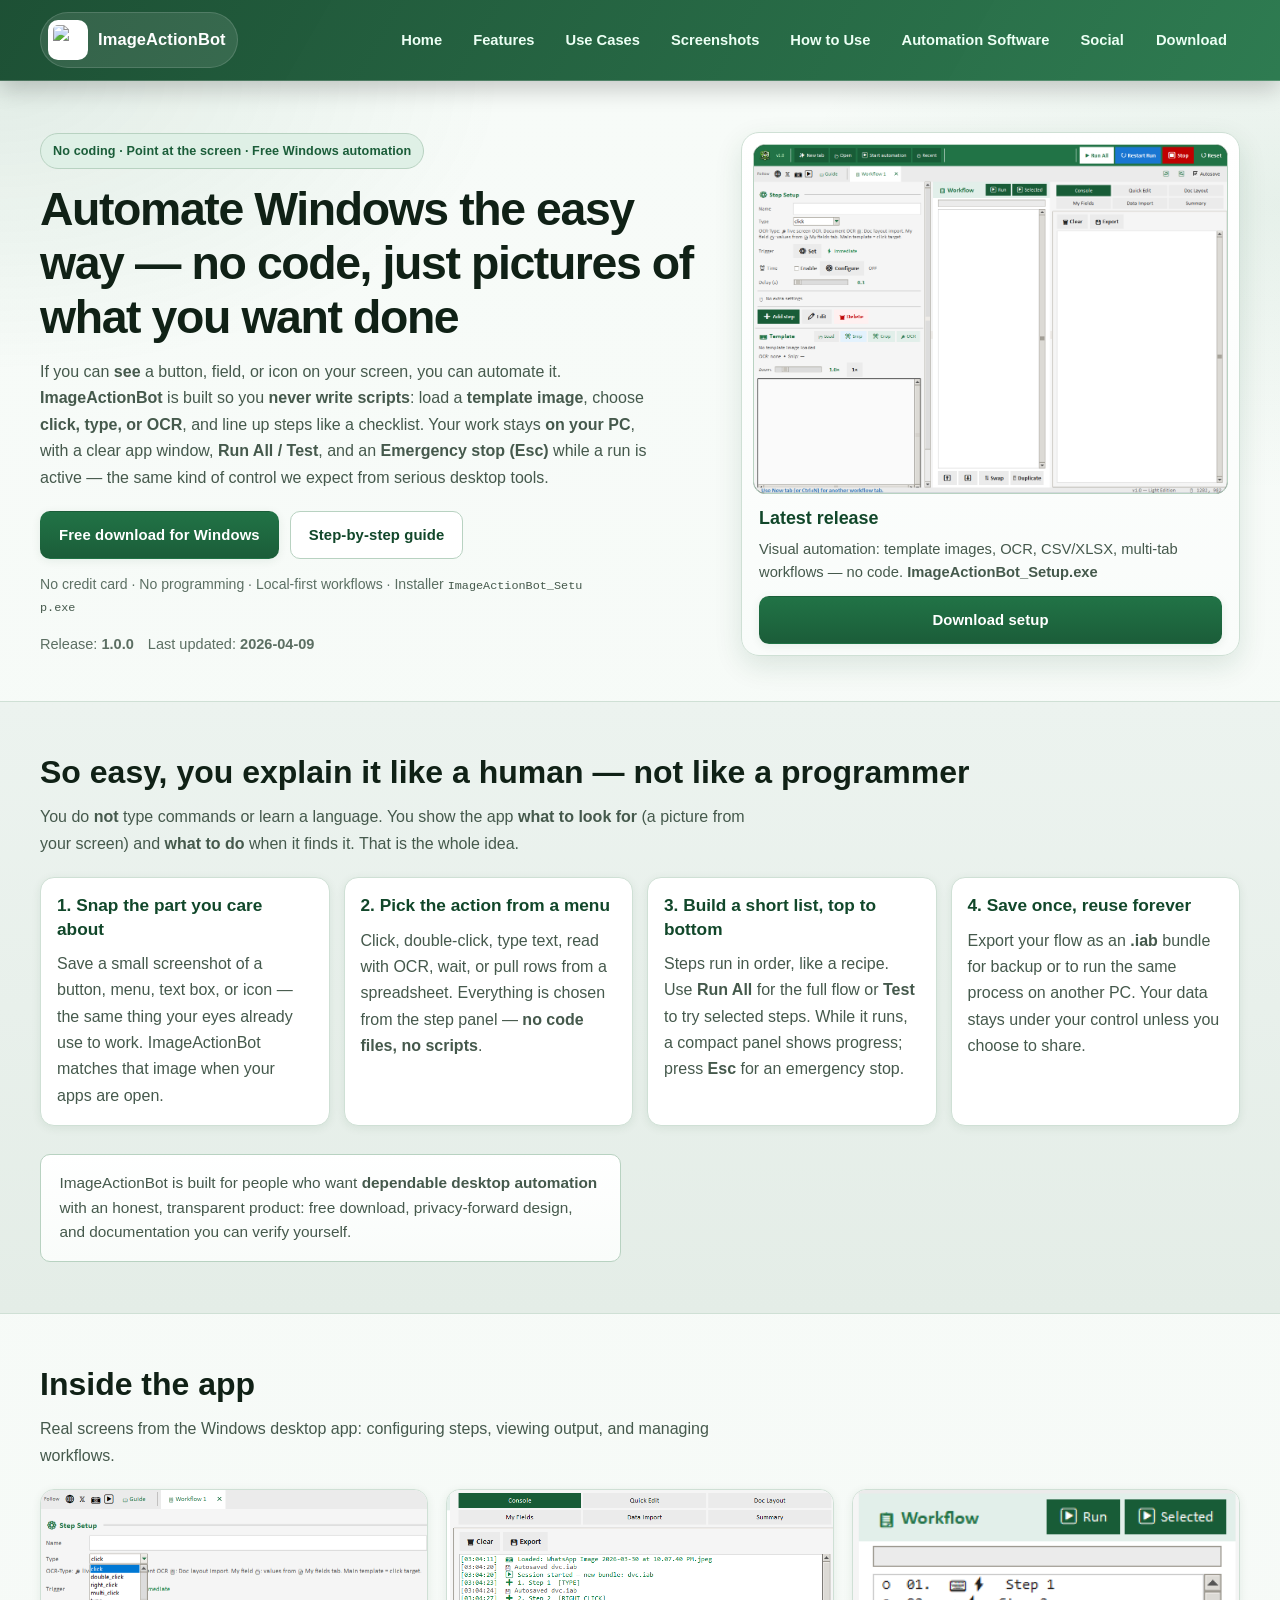
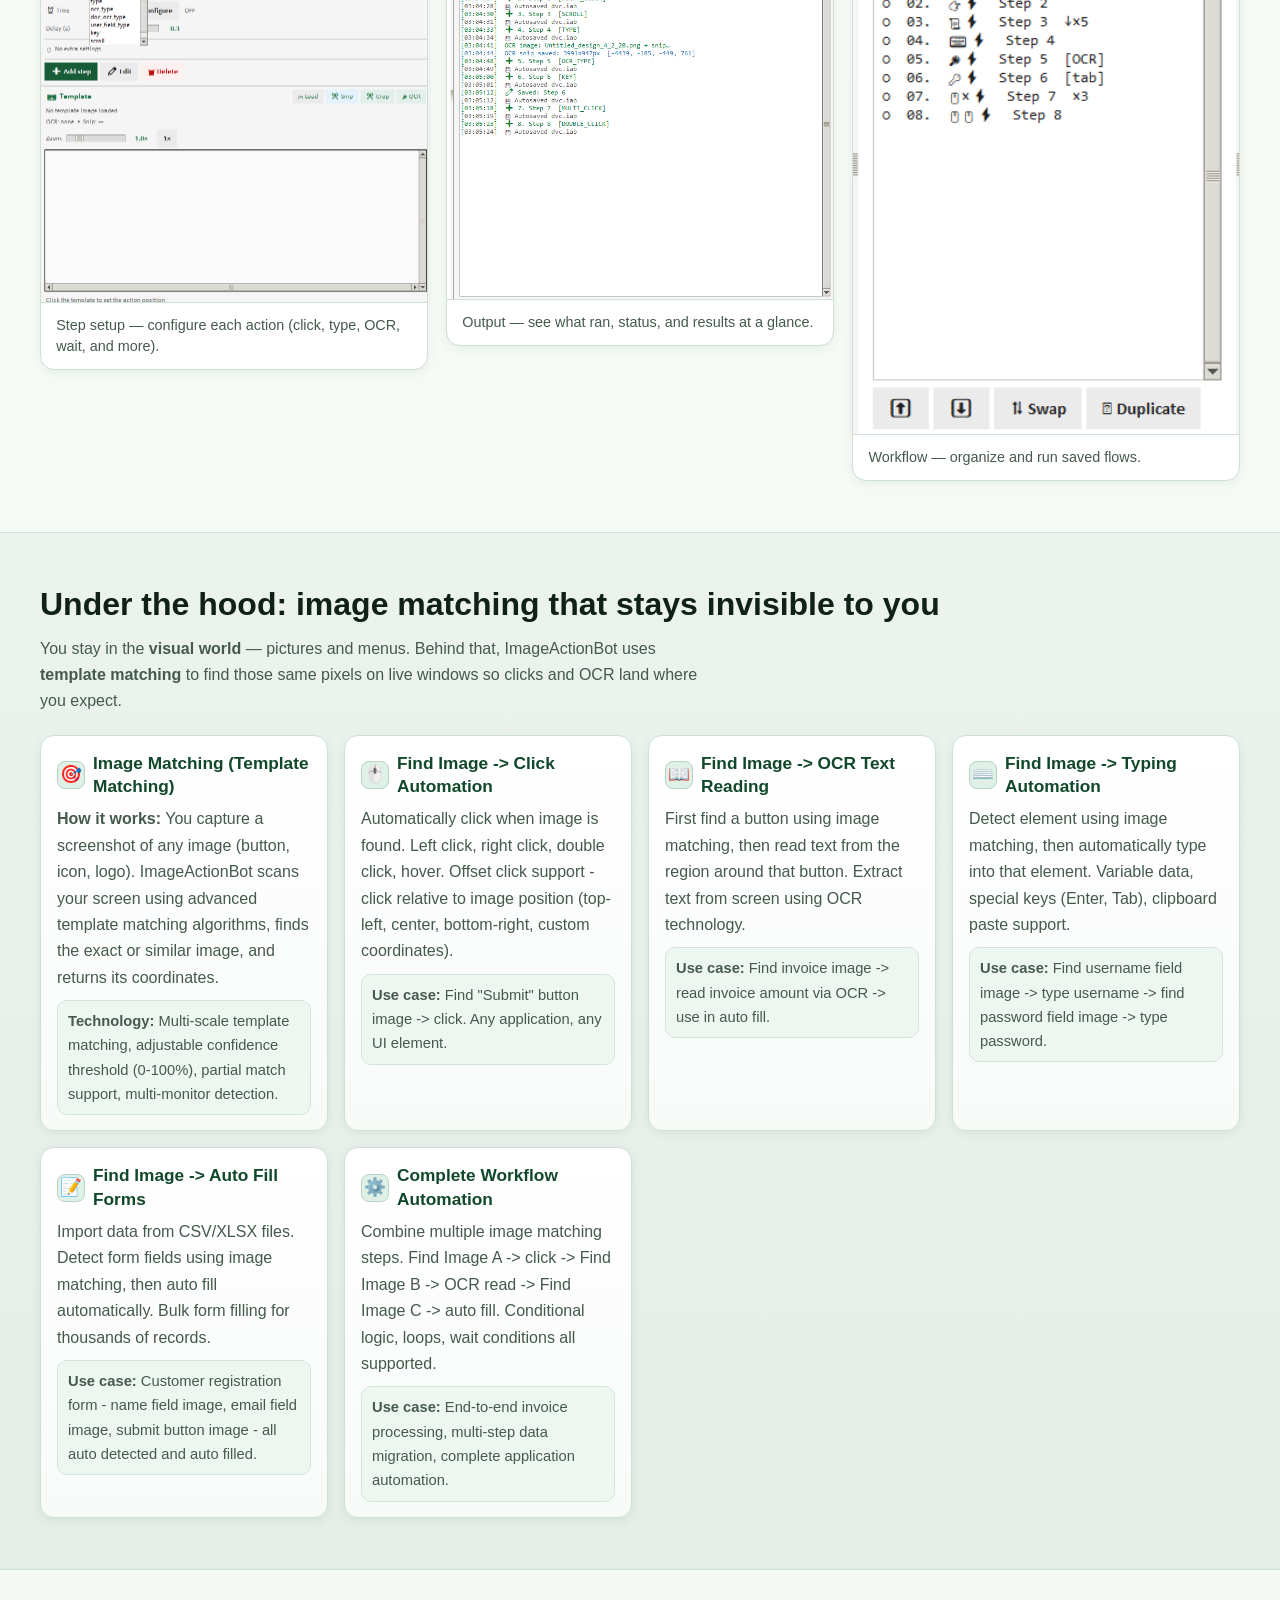
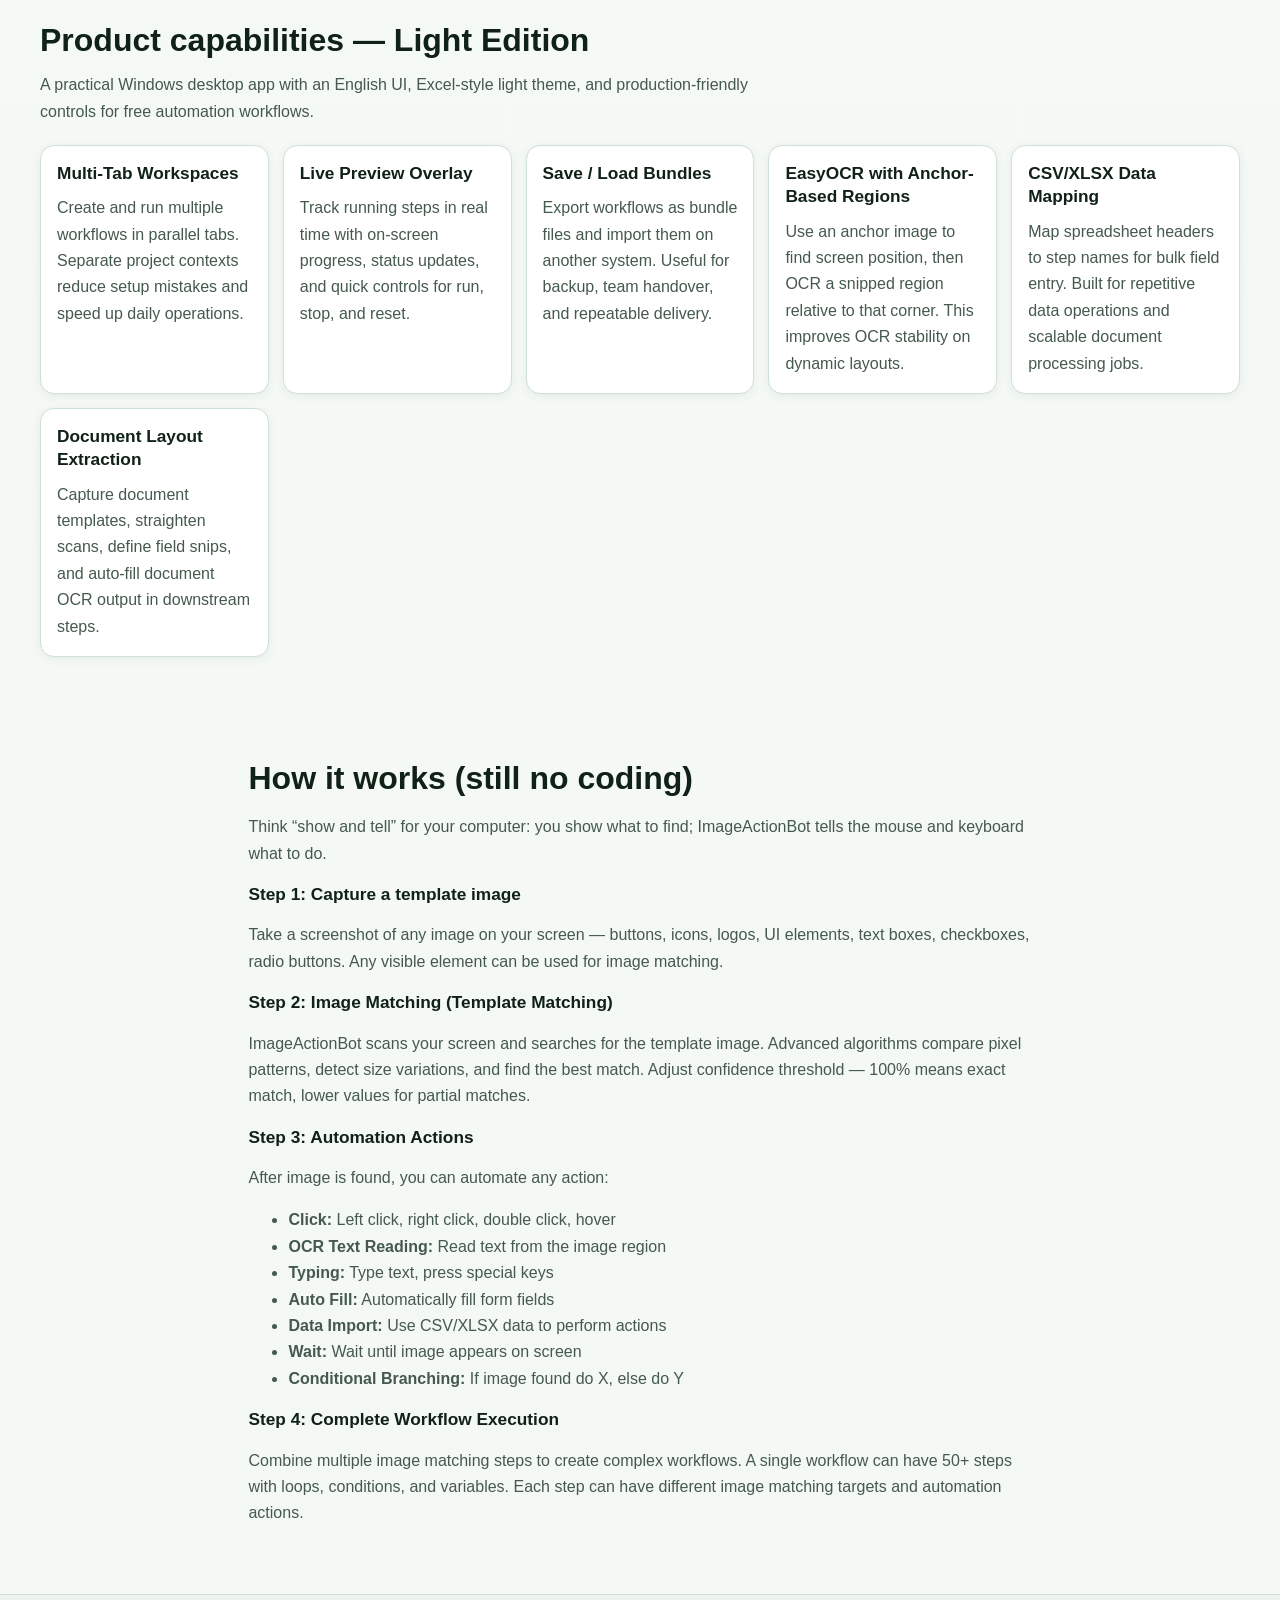
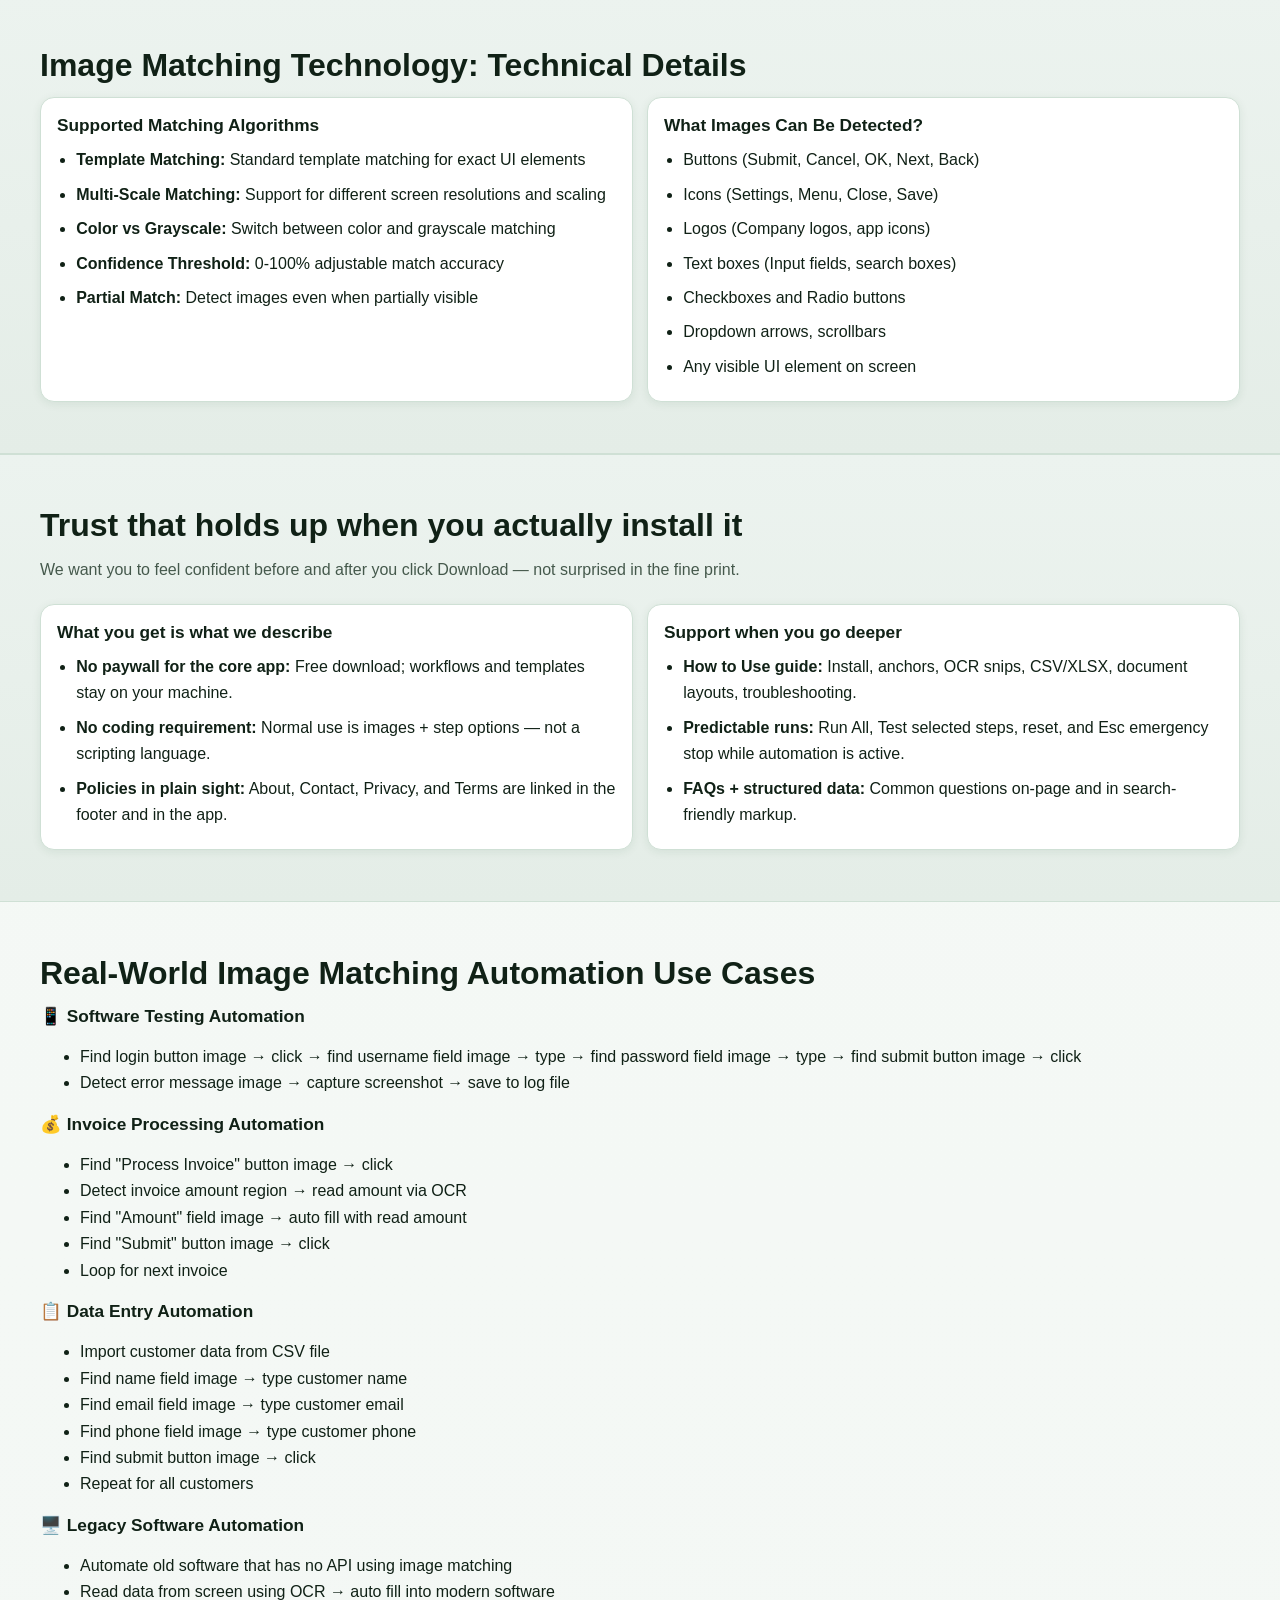
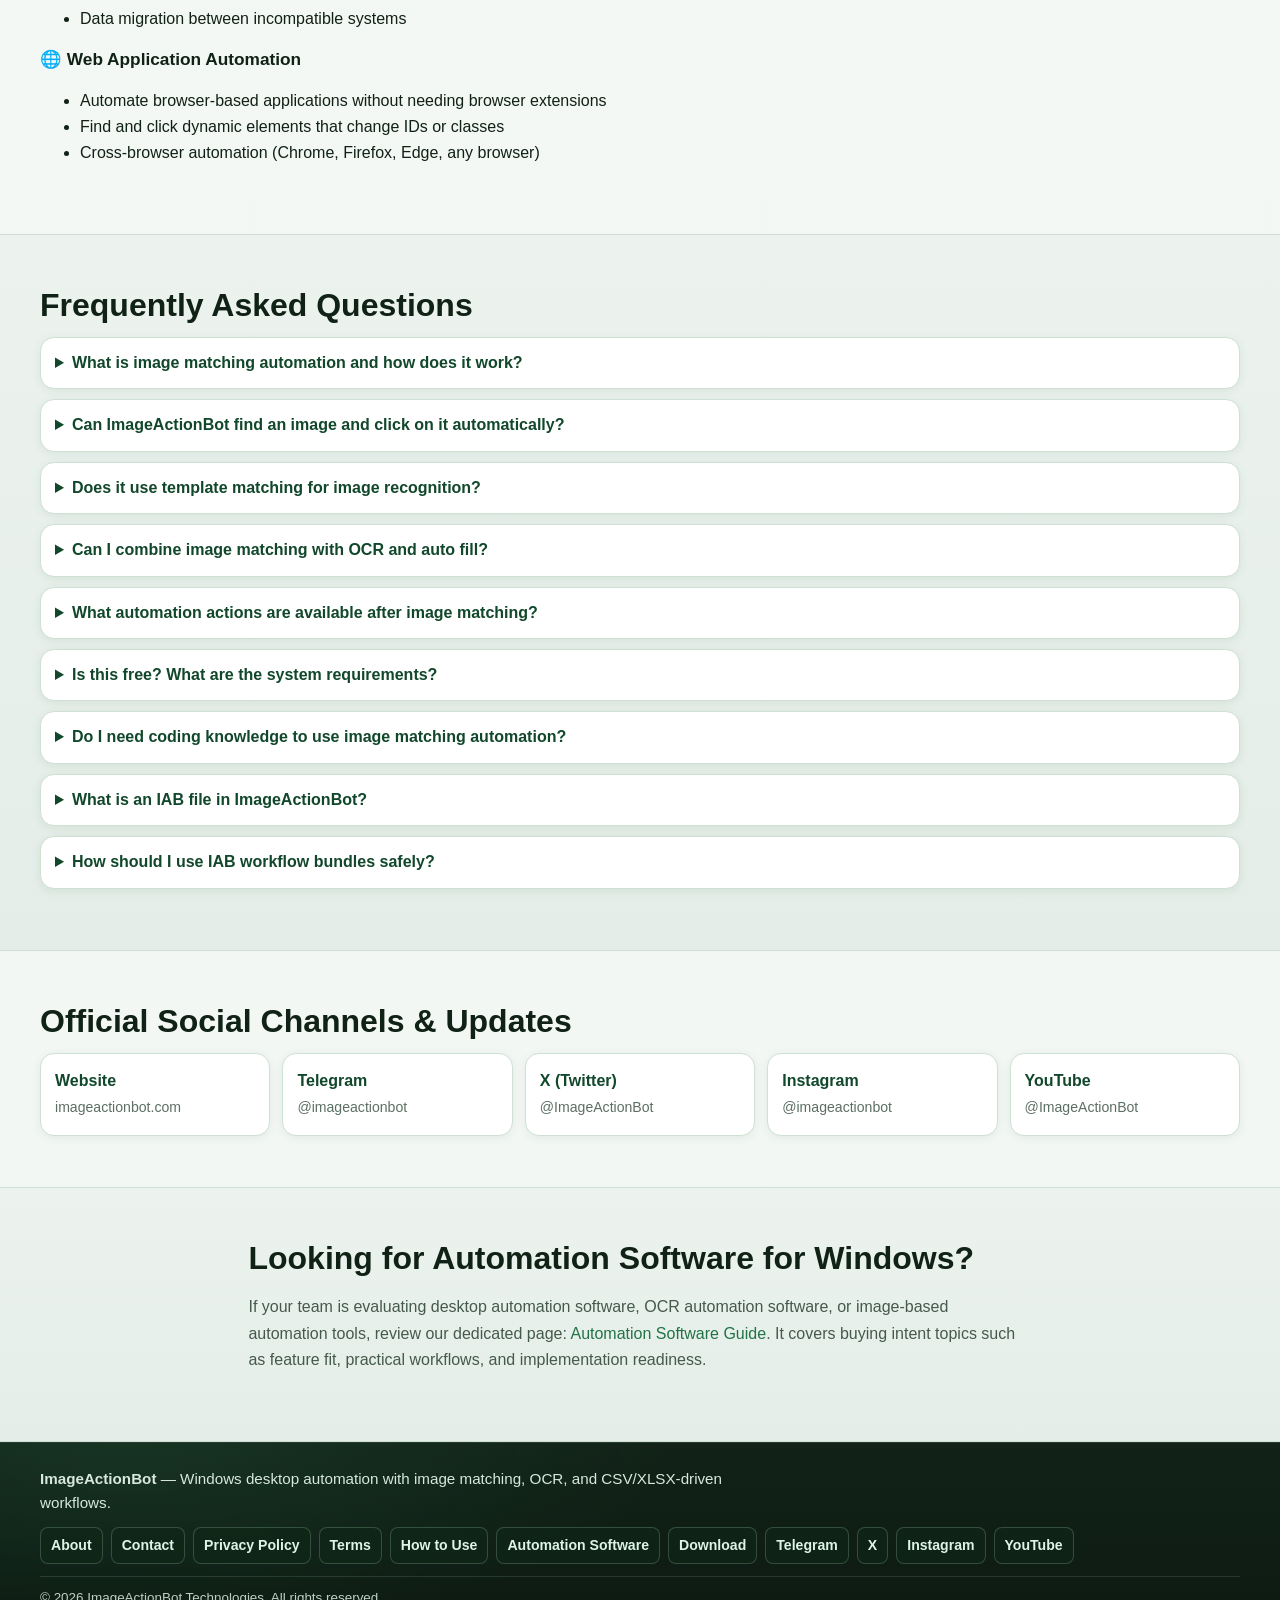
==== commit 2d29d757: "Copy: no-code visual automation, simple steps, trust-focused messaging - Hero + meta: explain pictur" ====
--- a/index.html
+++ b/index.html
@@ -11,7 +11,7 @@
   })(window,document,'script','dataLayer','GTM-5KLS38PQ');</script>
   <!-- End Google Tag Manager -->
   <title>Free Automation for Windows | ImageActionBot — Image Matching, OCR &amp; Workflows</title>
-  <meta name="description" content="ImageActionBot is free automation software for Windows: template matching on screen, OCR text reading, typing, CSV/XLSX-driven workflows, and form filling. Professional desktop automation — free download.">
+  <meta name="description" content="Automate Windows with no coding: show ImageActionBot a picture of any button or field, pick click/type/OCR, and run. Simple visual steps, local on your PC, free download — built for everyday users and serious workflows.">
   <meta name="robots" content="index,follow,max-image-preview:large,max-snippet:-1,max-video-preview:-1">
   <meta name="theme-color" content="#1f7a43">
   <meta name="author" content="ImageActionBot Technologies">
@@ -22,7 +22,7 @@
   <meta property="og:locale" content="en_US">
   <meta property="og:type" content="website">
   <meta property="og:title" content="Free Automation for Windows | ImageActionBot">
-  <meta property="og:description" content="Free automation for Windows: image matching, OCR, multi-step workflows, and data import. ImageActionBot — professional desktop automation. Free download.">
+  <meta property="og:description" content="No-code Windows automation: use on-screen images to drive clicks, typing, and OCR. Simple step list, runs on your PC, free download.">
   <meta property="og:url" content="https://www.imageactionbot.com/">
   <meta property="og:site_name" content="ImageActionBot">
   <meta property="og:image" content="https://www.imageactionbot.com/assets/ImageActionBot_UI.png">
@@ -31,7 +31,7 @@
   <meta property="og:image:alt" content="ImageActionBot main window: workflow tabs, step list, and controls">
   <meta name="twitter:card" content="summary_large_image">
   <meta name="twitter:title" content="Free Automation for Windows | ImageActionBot">
-  <meta name="twitter:description" content="Free automation software for Windows: image matching, OCR, workflows, CSV/XLSX. Download ImageActionBot.">
+  <meta name="twitter:description" content="No coding — automate with pictures of your apps: clicks, typing, OCR, CSV rows. Free Windows download.">
   <meta name="twitter:image" content="https://www.imageactionbot.com/assets/ImageActionBot_UI.png">
   <meta name="twitter:image:alt" content="ImageActionBot main application window on Windows">
   <link rel="icon" href="https://www.imageactionbot.com/iab.png" type="image/png" sizes="48x48">
@@ -52,7 +52,7 @@
       "operatingSystem": "Windows",
       "applicationCategory": "BusinessApplication",
       "applicationSubCategory": "Free Desktop Automation Software",
-      "description": "ImageActionBot is free automation software for Windows with template matching, screen OCR, auto typing, CSV/XLSX import, document layout extraction, and multi-step workflows — Light Edition.",
+      "description": "Free Windows desktop automation with no coding: build steps from on-screen template images for clicks, typing, OCR, CSV/XLSX data, and multi-step workflows — local-first Light Edition.",
       "softwareRequirements": ".NET Framework 4.7.2 or newer, Windows 10/11",
       "image": "https://www.imageactionbot.com/iab.png",
       "screenshot": [
@@ -125,6 +125,14 @@
         },
         {
           "@type": "Question",
+          "name": "Do I need coding or scripting skills?",
+          "acceptedAnswer": {
+            "@type": "Answer",
+            "text": "No. You build automation by loading template images of buttons and fields, choosing actions from menus (click, type, OCR, wait), and ordering steps in a list. There is no programming language to learn for normal use."
+          }
+        },
+        {
+          "@type": "Question",
           "name": "What is image matching automation and how does it work?",
           "acceptedAnswer": {
             "@type": "Answer",
@@ -213,16 +221,16 @@
     <section class="hero">
       <div class="container hero-grid">
         <div>
-          <p class="badge">Free automation for Windows · Image matching · OCR · Multi-step workflows</p>
-          <h1>Free automation software for Windows: find images on screen, run clicks, OCR &amp; forms</h1>
+          <p class="badge">No coding · Point at the screen · Free Windows automation</p>
+          <h1>Automate Windows the easy way — no code, just pictures of what you want done</h1>
           <p class="lead">
-            <strong>ImageActionBot</strong> is <strong>free automation</strong> for your PC: <strong>template matching</strong> finds buttons and UI on screen, then runs <strong>clicks, typing, OCR,</strong> and <strong>CSV/XLSX-driven</strong> steps in one professional desktop app. Built for teams that want reliable, local-first workflow automation without a subscription.
+            If you can <strong>see</strong> a button, field, or icon on your screen, you can automate it. <strong>ImageActionBot</strong> is built so you <strong>never write scripts</strong>: load a <strong>template image</strong>, choose <strong>click, type, or OCR</strong>, and line up steps like a checklist. Your work stays <strong>on your PC</strong>, with a clear app window, <strong>Run All / Test</strong>, and an <strong>Emergency stop (Esc)</strong> while a run is active — the same kind of control we expect from serious desktop tools.
           </p>
           <div class="cta-row">
             <a class="btn btn-primary js-download-link" data-download-link href="#" target="_blank" rel="noopener noreferrer">Free download for Windows</a>
-            <a class="btn btn-ghost" href="./how-to-use.html">How to use</a>
+            <a class="btn btn-ghost" href="./how-to-use.html">Step-by-step guide</a>
           </div>
-          <p class="hero-trust" role="note">No credit card required · Offline-first workflows · Installer <span class="mono">ImageActionBot_Setup.exe</span></p>
+          <p class="hero-trust" role="note">No credit card · No programming · Local-first workflows · Installer <span class="mono">ImageActionBot_Setup.exe</span></p>
           <div class="release-line">
             <span>Release: <strong data-download-version>1.0.0</strong></span>
             <span>Last updated: <strong data-download-date>2026-04-09</strong></span>
@@ -234,10 +242,36 @@
           </figure>
           <div class="hero-card-foot">
             <h2 class="hero-card-title">Latest release</h2>
-            <p class="hero-card-desc">Free automation: template matching, OCR, CSV/XLSX, multi-tab workflows. <strong data-download-filename>ImageActionBot_Setup.exe</strong></p>
+            <p class="hero-card-desc">Visual automation: template images, OCR, CSV/XLSX, multi-tab workflows — no code. <strong data-download-filename>ImageActionBot_Setup.exe</strong></p>
             <a class="btn btn-primary full js-download-link" data-download-link href="#" target="_blank" rel="noopener noreferrer">Download setup</a>
           </div>
         </aside>
+      </div>
+    </section>
+
+    <section id="simple-start" class="section alt" aria-labelledby="simple-start-heading">
+      <div class="container">
+        <h2 id="simple-start-heading">So easy, you explain it like a human — not like a programmer</h2>
+        <p class="section-intro">You do <strong>not</strong> type commands or learn a language. You show the app <strong>what to look for</strong> (a picture from your screen) and <strong>what to do</strong> when it finds it. That is the whole idea.</p>
+        <div class="card-grid simple-flow-cards">
+          <article class="card">
+            <h3>1. Snap the part you care about</h3>
+            <p>Save a small screenshot of a button, menu, text box, or icon — the same thing your eyes already use to work. ImageActionBot matches that image when your apps are open.</p>
+          </article>
+          <article class="card">
+            <h3>2. Pick the action from a menu</h3>
+            <p>Click, double-click, type text, read with OCR, wait, or pull rows from a spreadsheet. Everything is chosen from the step panel — <strong>no code files, no scripts</strong>.</p>
+          </article>
+          <article class="card">
+            <h3>3. Build a short list, top to bottom</h3>
+            <p>Steps run in order, like a recipe. Use <strong>Run All</strong> for the full flow or <strong>Test</strong> to try selected steps. While it runs, a compact panel shows progress; press <strong>Esc</strong> for an emergency stop.</p>
+          </article>
+          <article class="card">
+            <h3>4. Save once, reuse forever</h3>
+            <p>Export your flow as an <strong>.iab</strong> bundle for backup or to run the same process on another PC. Your data stays under your control unless you choose to share.</p>
+          </article>
+        </div>
+        <p class="trust-closing">ImageActionBot is built for people who want <strong>dependable desktop automation</strong> with an honest, transparent product: free download, privacy-forward design, and documentation you can verify yourself.</p>
       </div>
     </section>
 
@@ -264,8 +298,8 @@
 
     <section id="features" class="section alt feature-showcase">
       <div class="container">
-        <h2>Advanced Image Matching Technology: Find & Automate</h2>
-        <p class="section-intro">ImageActionBot uses template matching algorithms to detect images on screen. Once detected, you can automate any action.</p>
+        <h2>Under the hood: image matching that stays invisible to you</h2>
+        <p class="section-intro">You stay in the <strong>visual world</strong> — pictures and menus. Behind that, ImageActionBot uses <strong>template matching</strong> to find those same pixels on live windows so clicks and OCR land where you expect.</p>
 
         <div class="feature-grid">
           <article class="feature-card">
@@ -339,9 +373,10 @@
 
     <section id="how-it-works" class="section">
       <div class="container prose">
-        <h2>How Image Matching Automation Works</h2>
-        
-        <h3>Step 1: Capture Template Image</h3>
+        <h2>How it works (still no coding)</h2>
+        <p>Think “show and tell” for your computer: you show what to find; ImageActionBot tells the mouse and keyboard what to do.</p>
+        
+        <h3>Step 1: Capture a template image</h3>
         <p>Take a screenshot of any image on your screen — buttons, icons, logos, UI elements, text boxes, checkboxes, radio buttons. Any visible element can be used for image matching.</p>
         
         <h3>Step 2: Image Matching (Template Matching)</h3>
@@ -396,23 +431,23 @@
 
     <section class="section alt">
       <div class="container">
-        <h2>Built for real evaluation and rollout</h2>
-        <p class="section-intro">Straightforward paths to try the software, understand capabilities, and get help when you need it.</p>
+        <h2>Trust that holds up when you actually install it</h2>
+        <p class="section-intro">We want you to feel confident before and after you click Download — not surprised in the fine print.</p>
         <div class="split-grid">
           <div class="panel">
-            <h3>Try before you commit</h3>
+            <h3>What you get is what we describe</h3>
             <ul>
-              <li><strong>Clear releases:</strong> Version, update date, and installer filename stay aligned from a single source.</li>
-              <li><strong>Deep feature detail:</strong> Enough technical context to judge fit against your workflows.</li>
-              <li><strong>Policies in the open:</strong> About, Contact, Privacy, and Terms are one click away.</li>
+              <li><strong>No paywall for the core app:</strong> Free download; workflows and templates stay on your machine.</li>
+              <li><strong>No coding requirement:</strong> Normal use is images + step options — not a scripting language.</li>
+              <li><strong>Policies in plain sight:</strong> About, Contact, Privacy, and Terms are linked in the footer and in the app.</li>
             </ul>
           </div>
           <div class="panel">
-            <h3>Learn and ship</h3>
+            <h3>Support when you go deeper</h3>
             <ul>
-              <li><strong>Hands-on guide:</strong> Setup, anchors, OCR, data import, and troubleshooting on the How to Use page.</li>
-              <li><strong>How it behaves:</strong> Sections on template matching, OCR regions, and multi-step runs.</li>
-              <li><strong>FAQs:</strong> Common questions answered on the page and mirrored in structured data.</li>
+              <li><strong>How to Use guide:</strong> Install, anchors, OCR snips, CSV/XLSX, document layouts, troubleshooting.</li>
+              <li><strong>Predictable runs:</strong> Run All, Test selected steps, reset, and Esc emergency stop while automation is active.</li>
+              <li><strong>FAQs + structured data:</strong> Common questions on-page and in search-friendly markup.</li>
             </ul>
           </div>
         </div>
--- a/main.css
+++ b/main.css
@@ -329,6 +329,22 @@
   word-break: break-all;
 }
 
+.trust-closing {
+  margin: 1.75rem 0 0;
+  max-width: 68ch;
+  padding: 1rem 1.15rem;
+  border-radius: var(--radius-sm);
+  border: 1px solid var(--line-strong);
+  background: linear-gradient(180deg, #fff 0%, var(--surface-2) 100%);
+  color: var(--text-soft);
+  font-size: 0.96rem;
+  line-height: 1.6;
+}
+
+.simple-flow-cards .card h3 {
+  color: var(--brand-3);
+}
+
 .hero-card {
   background: linear-gradient(180deg, #ffffff 0%, var(--surface-2) 100%);
   border: 1px solid var(--line);
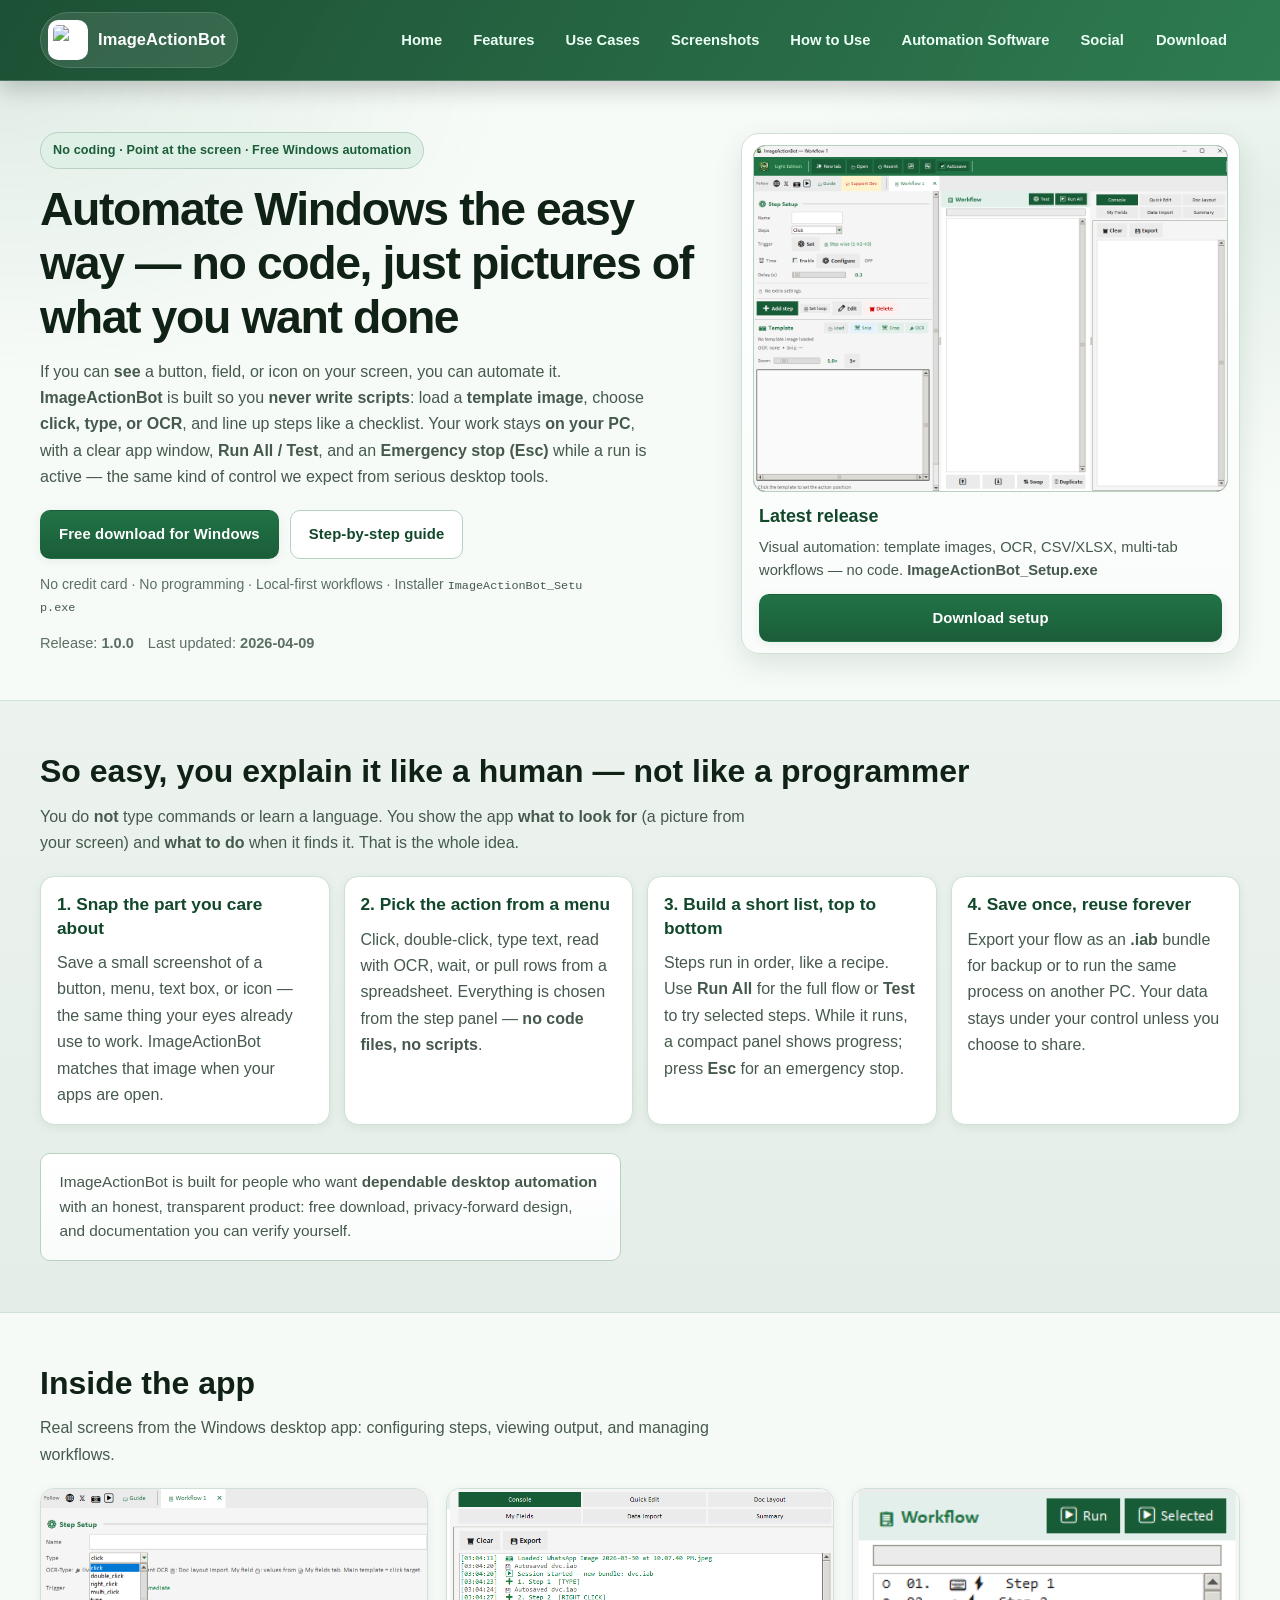
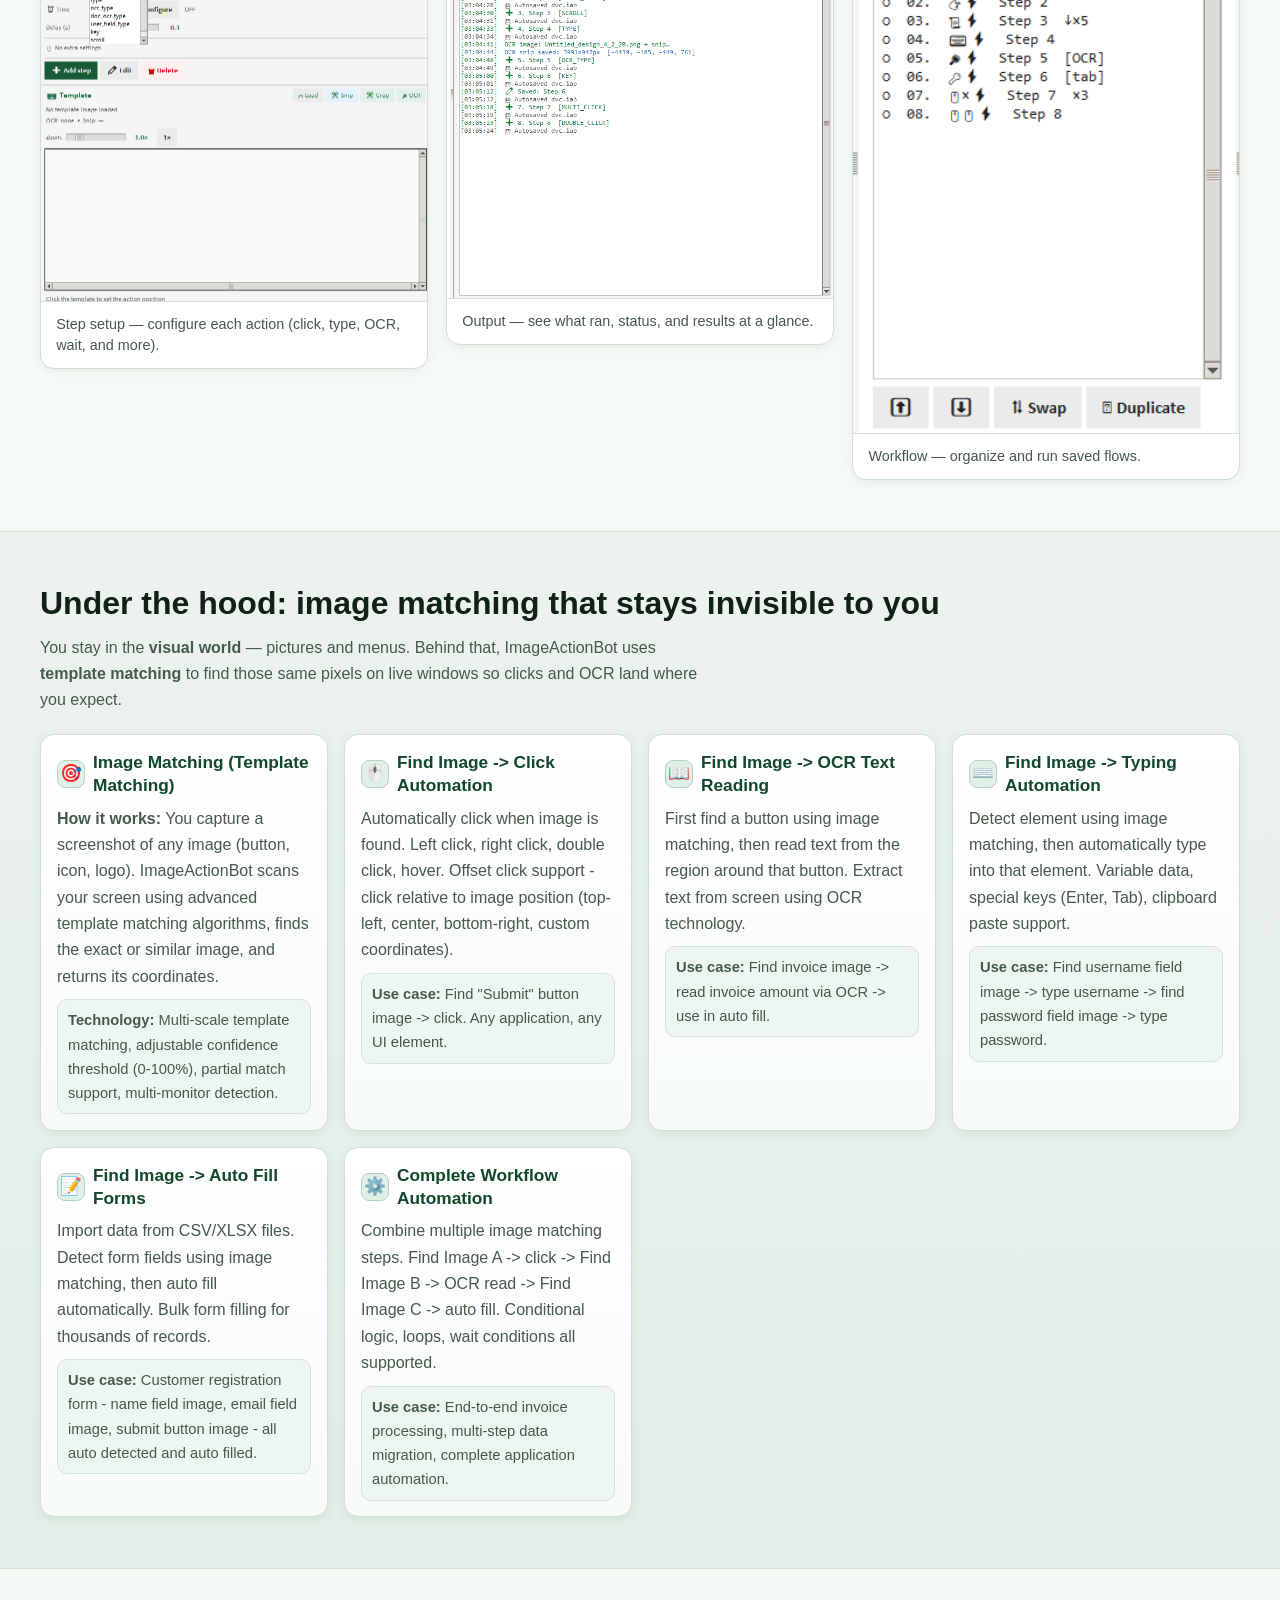
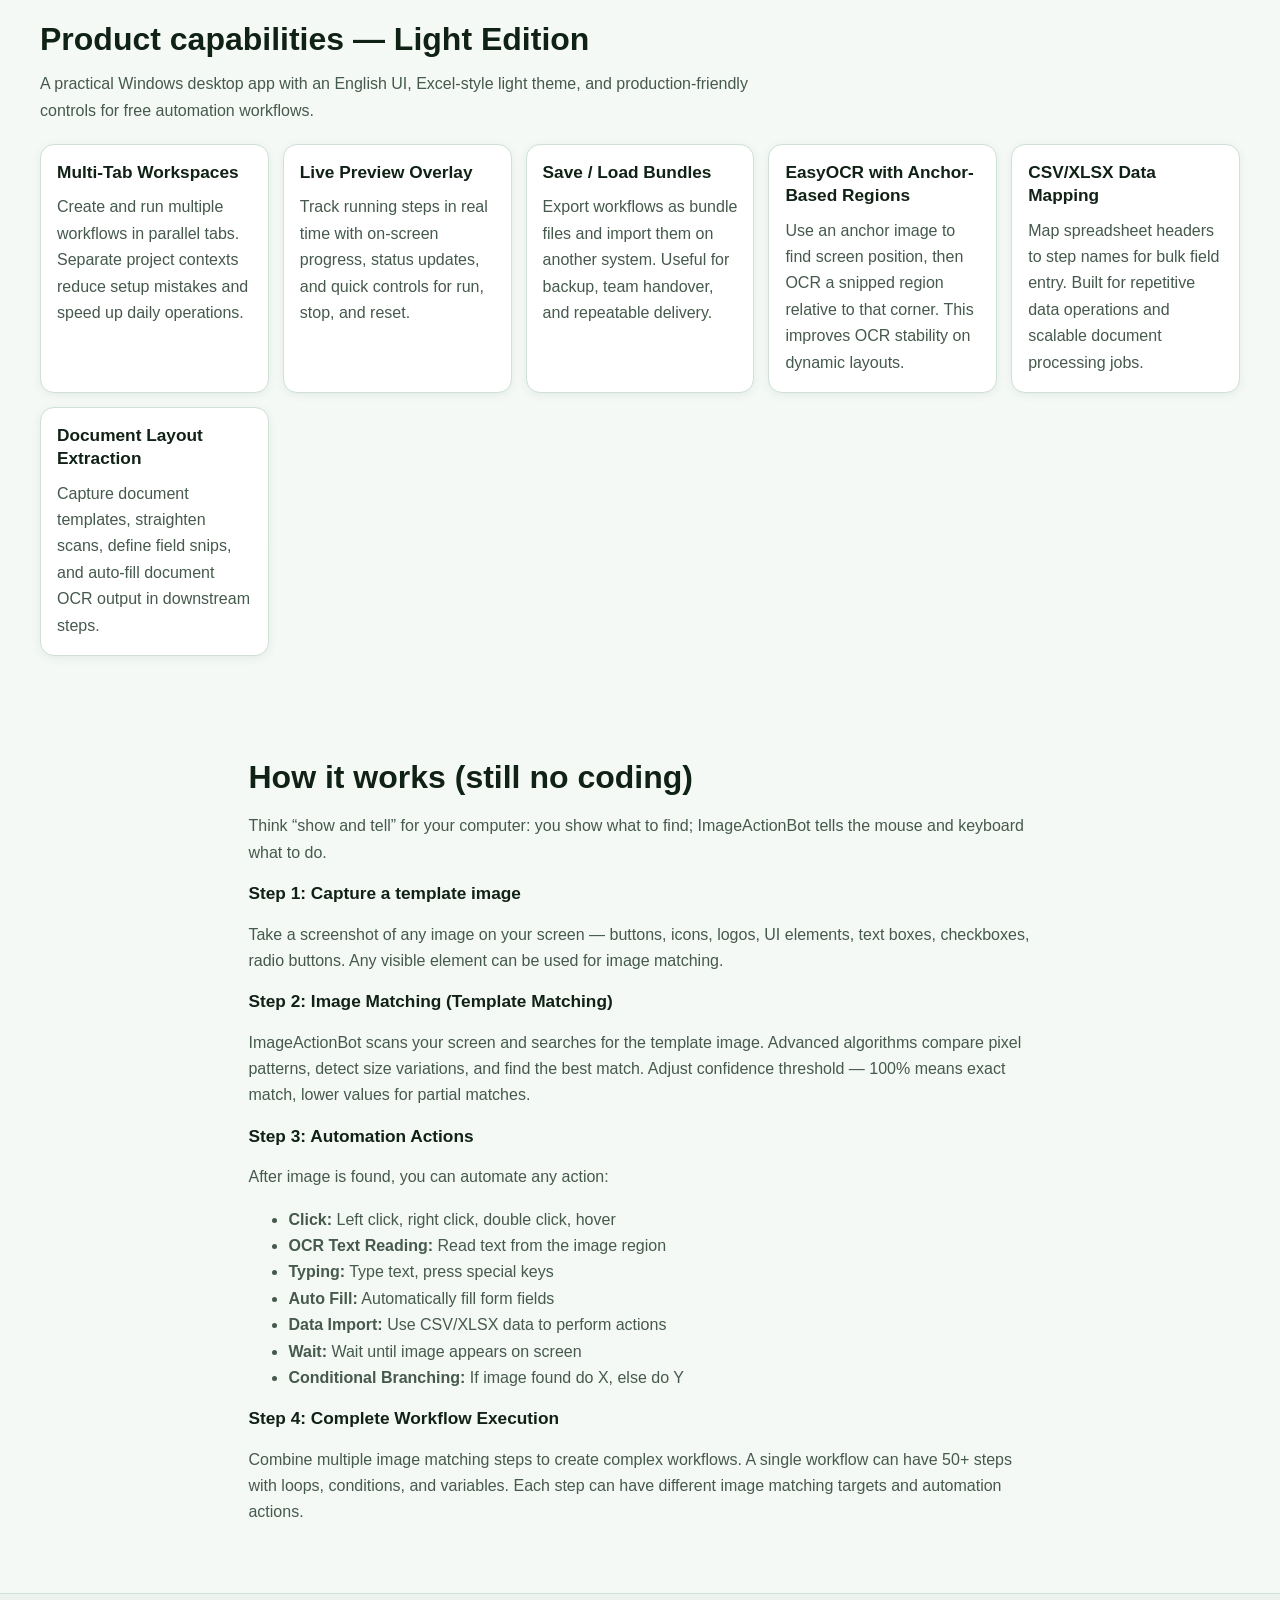
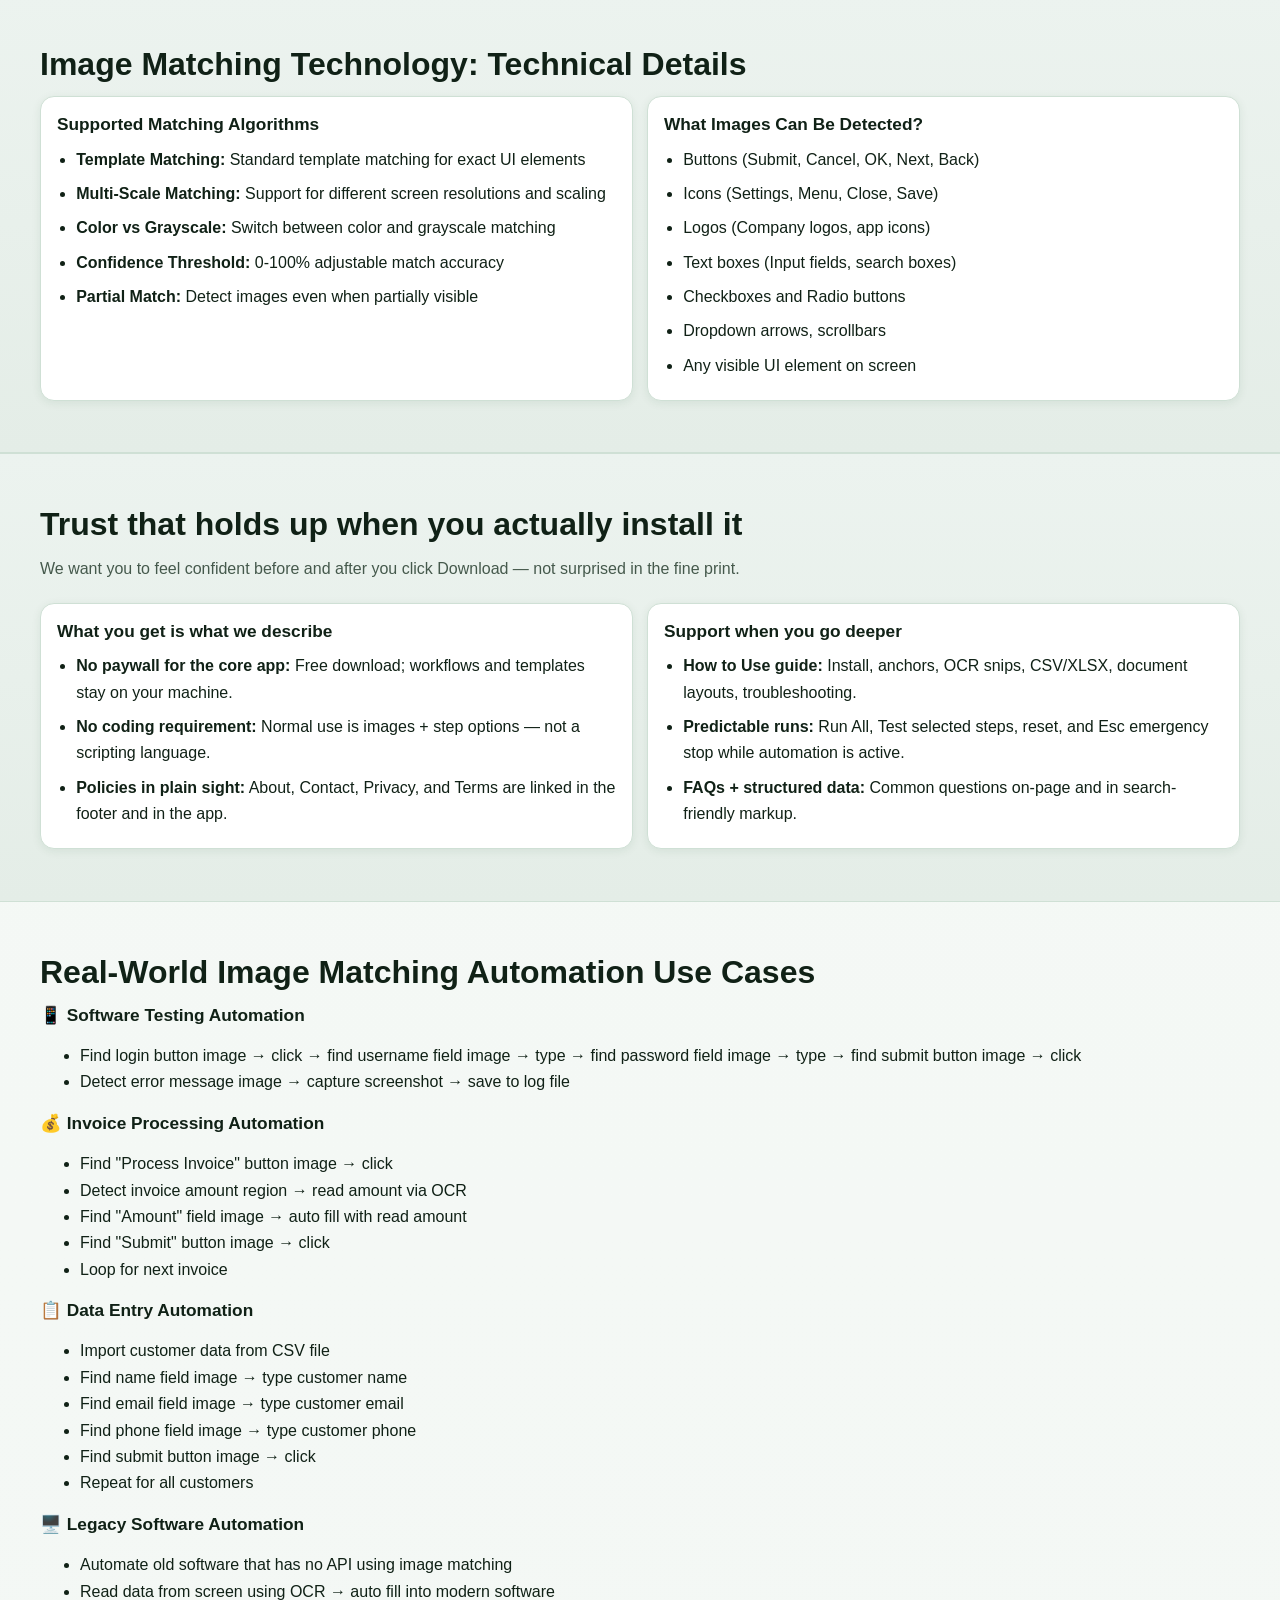
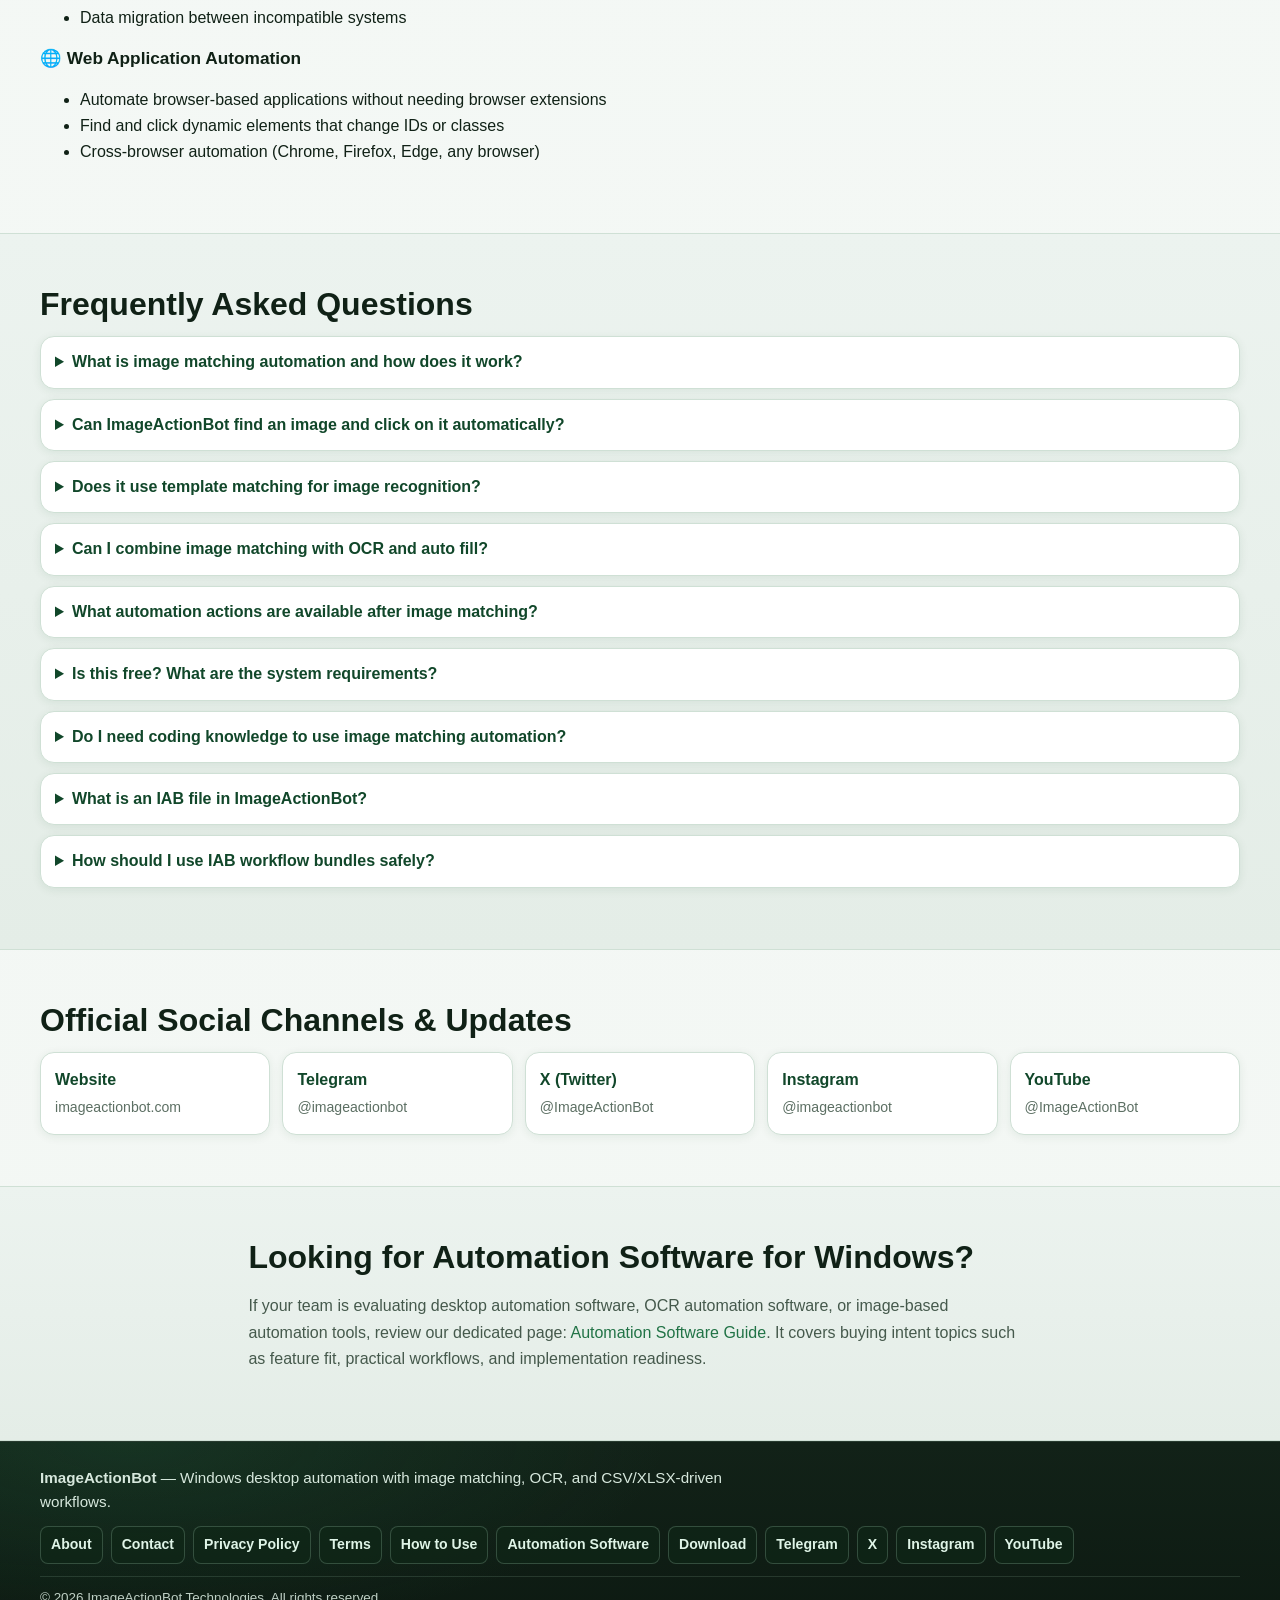
==== commit c2a9f402: "SEO/SERP: brand title, meta match snippet, UI image primary in schema; drop WebSite alternateName do" ====
--- a/index.html
+++ b/index.html
@@ -10,8 +10,9 @@
   'https://www.googletagmanager.com/gtm.js?id='+i+dl;f.parentNode.insertBefore(j,f);
   })(window,document,'script','dataLayer','GTM-5KLS38PQ');</script>
   <!-- End Google Tag Manager -->
-  <title>Free Automation for Windows | ImageActionBot — Image Matching, OCR &amp; Workflows</title>
-  <meta name="description" content="Automate Windows with no coding: show ImageActionBot a picture of any button or field, pick click/type/OCR, and run. Simple visual steps, local on your PC, free download — built for everyday users and serious workflows.">
+  <title>ImageActionBot | Image matching automation for Windows</title>
+  <meta name="description" content="ImageActionBot uses advanced image matching technology to find images on screen and automate clicks, typing, OCR text reading, and form filling. Complete desktop automation software for Windows.">
+  <meta name="application-name" content="ImageActionBot">
   <meta name="robots" content="index,follow,max-image-preview:large,max-snippet:-1,max-video-preview:-1">
   <meta name="theme-color" content="#1f7a43">
   <meta name="author" content="ImageActionBot Technologies">
@@ -21,19 +22,19 @@
   <meta name="referrer" content="strict-origin-when-cross-origin">
   <meta property="og:locale" content="en_US">
   <meta property="og:type" content="website">
-  <meta property="og:title" content="Free Automation for Windows | ImageActionBot">
-  <meta property="og:description" content="No-code Windows automation: use on-screen images to drive clicks, typing, and OCR. Simple step list, runs on your PC, free download.">
+  <meta property="og:title" content="ImageActionBot | Image matching automation for Windows">
+  <meta property="og:description" content="ImageActionBot uses advanced image matching technology to find images on screen and automate clicks, typing, OCR text reading, and form filling. Complete desktop automation software for Windows.">
   <meta property="og:url" content="https://www.imageactionbot.com/">
   <meta property="og:site_name" content="ImageActionBot">
   <meta property="og:image" content="https://www.imageactionbot.com/assets/ImageActionBot_UI.png">
   <meta property="og:image:width" content="1194">
   <meta property="og:image:height" content="879">
-  <meta property="og:image:alt" content="ImageActionBot main window: workflow tabs, step list, and controls">
+  <meta property="og:image:alt" content="ImageActionBot — Windows desktop app main window with logo, green ribbon, workflow tabs, and step list (UI preview)">
   <meta name="twitter:card" content="summary_large_image">
-  <meta name="twitter:title" content="Free Automation for Windows | ImageActionBot">
-  <meta name="twitter:description" content="No coding — automate with pictures of your apps: clicks, typing, OCR, CSV rows. Free Windows download.">
+  <meta name="twitter:title" content="ImageActionBot | Image matching automation for Windows">
+  <meta name="twitter:description" content="ImageActionBot uses advanced image matching to find images on screen and automate clicks, typing, OCR, and form filling. Windows desktop software.">
   <meta name="twitter:image" content="https://www.imageactionbot.com/assets/ImageActionBot_UI.png">
-  <meta name="twitter:image:alt" content="ImageActionBot main application window on Windows">
+  <meta name="twitter:image:alt" content="ImageActionBot app UI on Windows — logo, ribbon, and workflow editor">
   <link rel="icon" href="https://www.imageactionbot.com/iab.png" type="image/png" sizes="48x48">
   <link rel="icon" href="https://www.imageactionbot.com/iab.png" type="image/png" sizes="512x512">
   <link rel="shortcut icon" href="https://www.imageactionbot.com/iab.png" type="image/png">
@@ -52,9 +53,12 @@
       "operatingSystem": "Windows",
       "applicationCategory": "BusinessApplication",
       "applicationSubCategory": "Free Desktop Automation Software",
-      "description": "Free Windows desktop automation with no coding: build steps from on-screen template images for clicks, typing, OCR, CSV/XLSX data, and multi-step workflows — local-first Light Edition.",
+      "description": "ImageActionBot uses advanced image matching technology to find images on screen and automate clicks, typing, OCR text reading, and form filling. Complete desktop automation software for Windows.",
       "softwareRequirements": ".NET Framework 4.7.2 or newer, Windows 10/11",
-      "image": "https://www.imageactionbot.com/iab.png",
+      "image": [
+        "https://www.imageactionbot.com/assets/ImageActionBot_UI.png",
+        "https://www.imageactionbot.com/iab.png"
+      ],
       "screenshot": [
         "https://www.imageactionbot.com/assets/ImageActionBot_UI.png",
         "https://www.imageactionbot.com/assets/ImageActionBot_StepSetup.png",
@@ -82,7 +86,6 @@
       "@context": "https://schema.org",
       "@type": "WebSite",
       "name": "ImageActionBot",
-      "alternateName": "imageactionbot.com",
       "url": "https://www.imageactionbot.com/",
       "potentialAction": {
         "@type": "SearchAction",
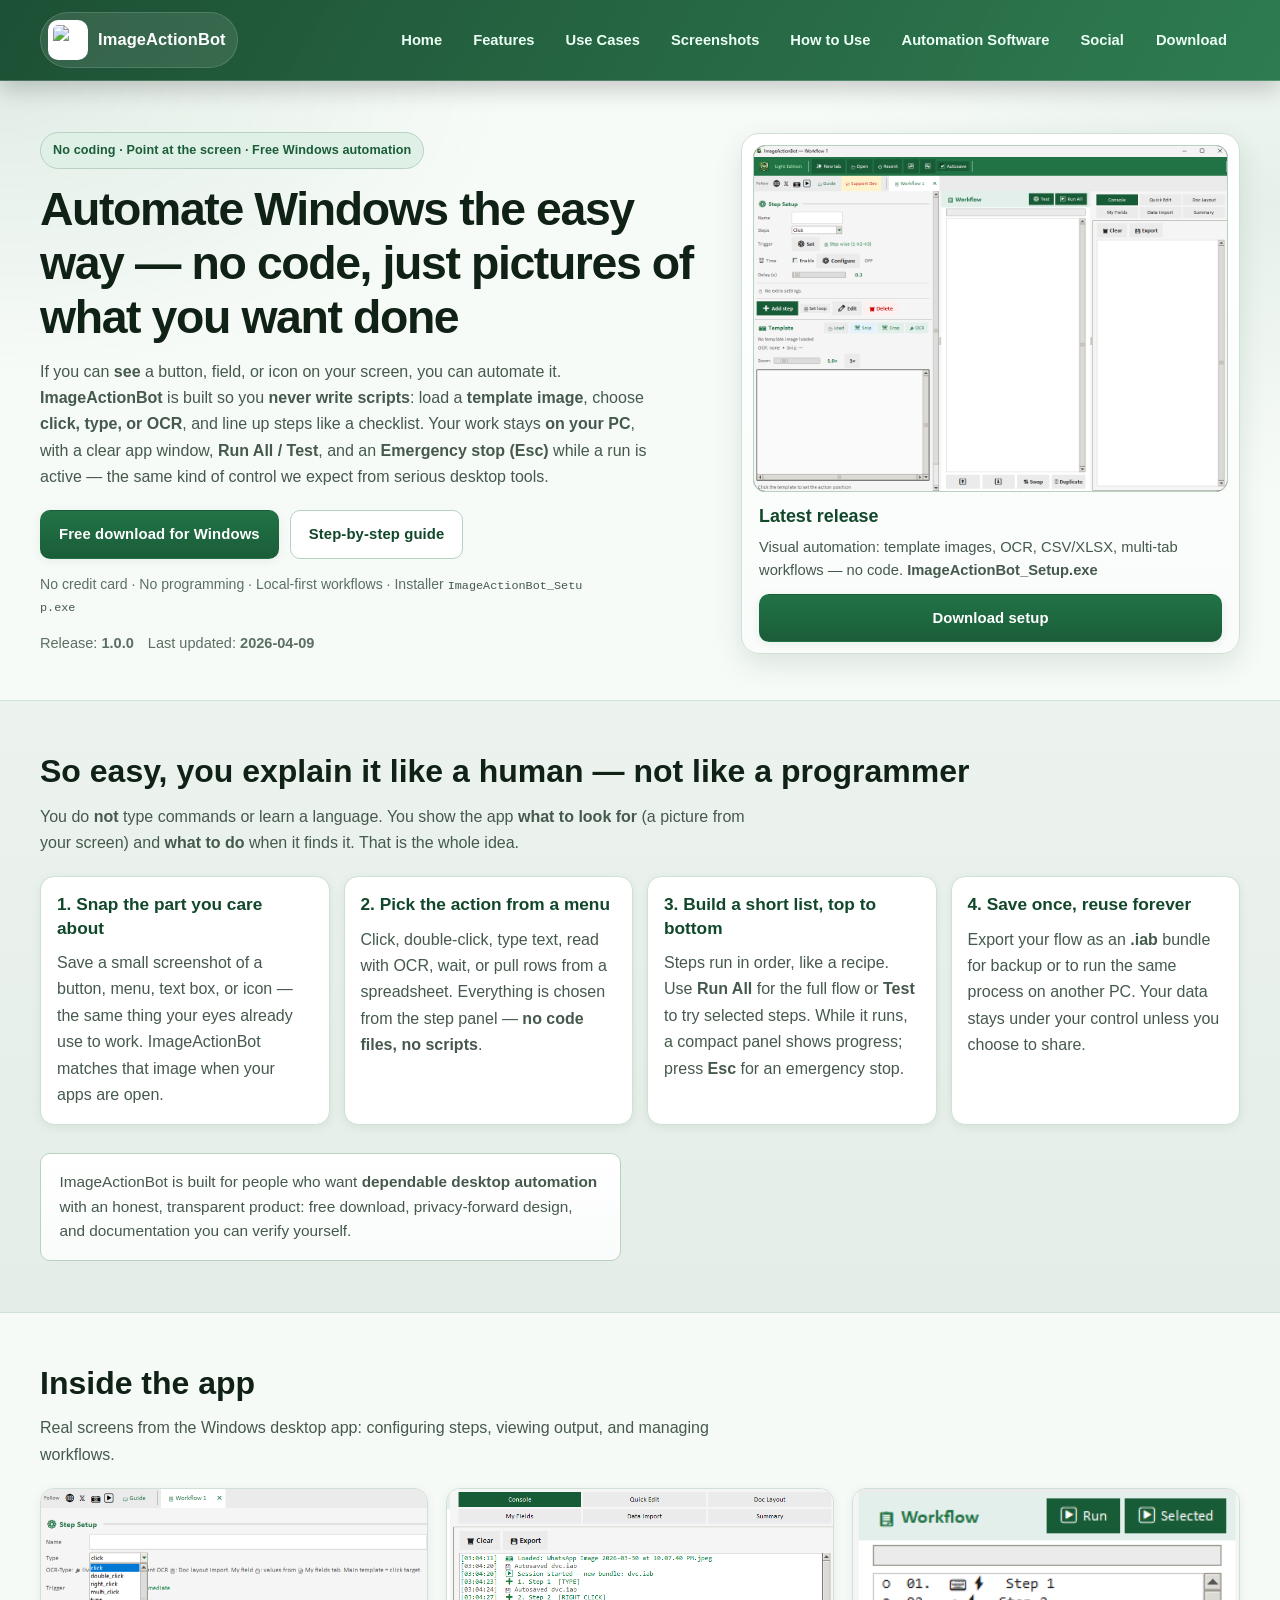
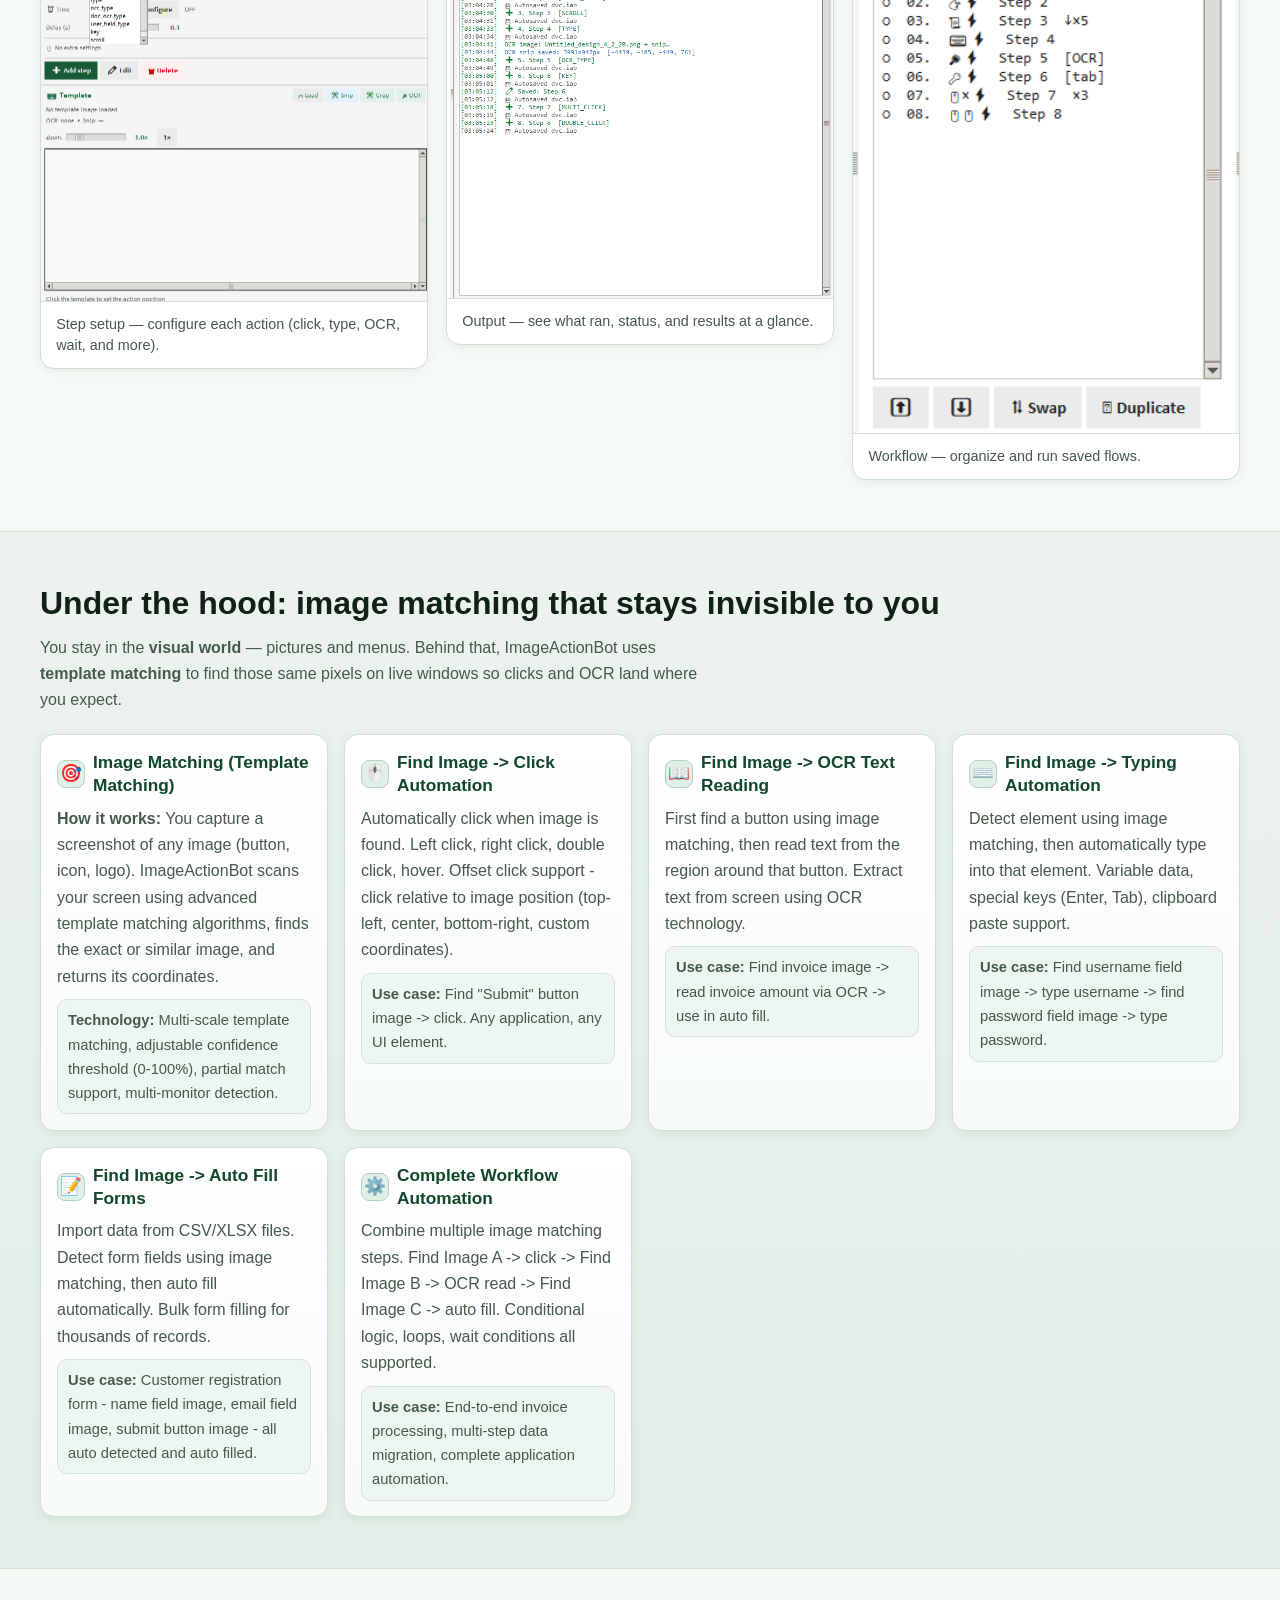
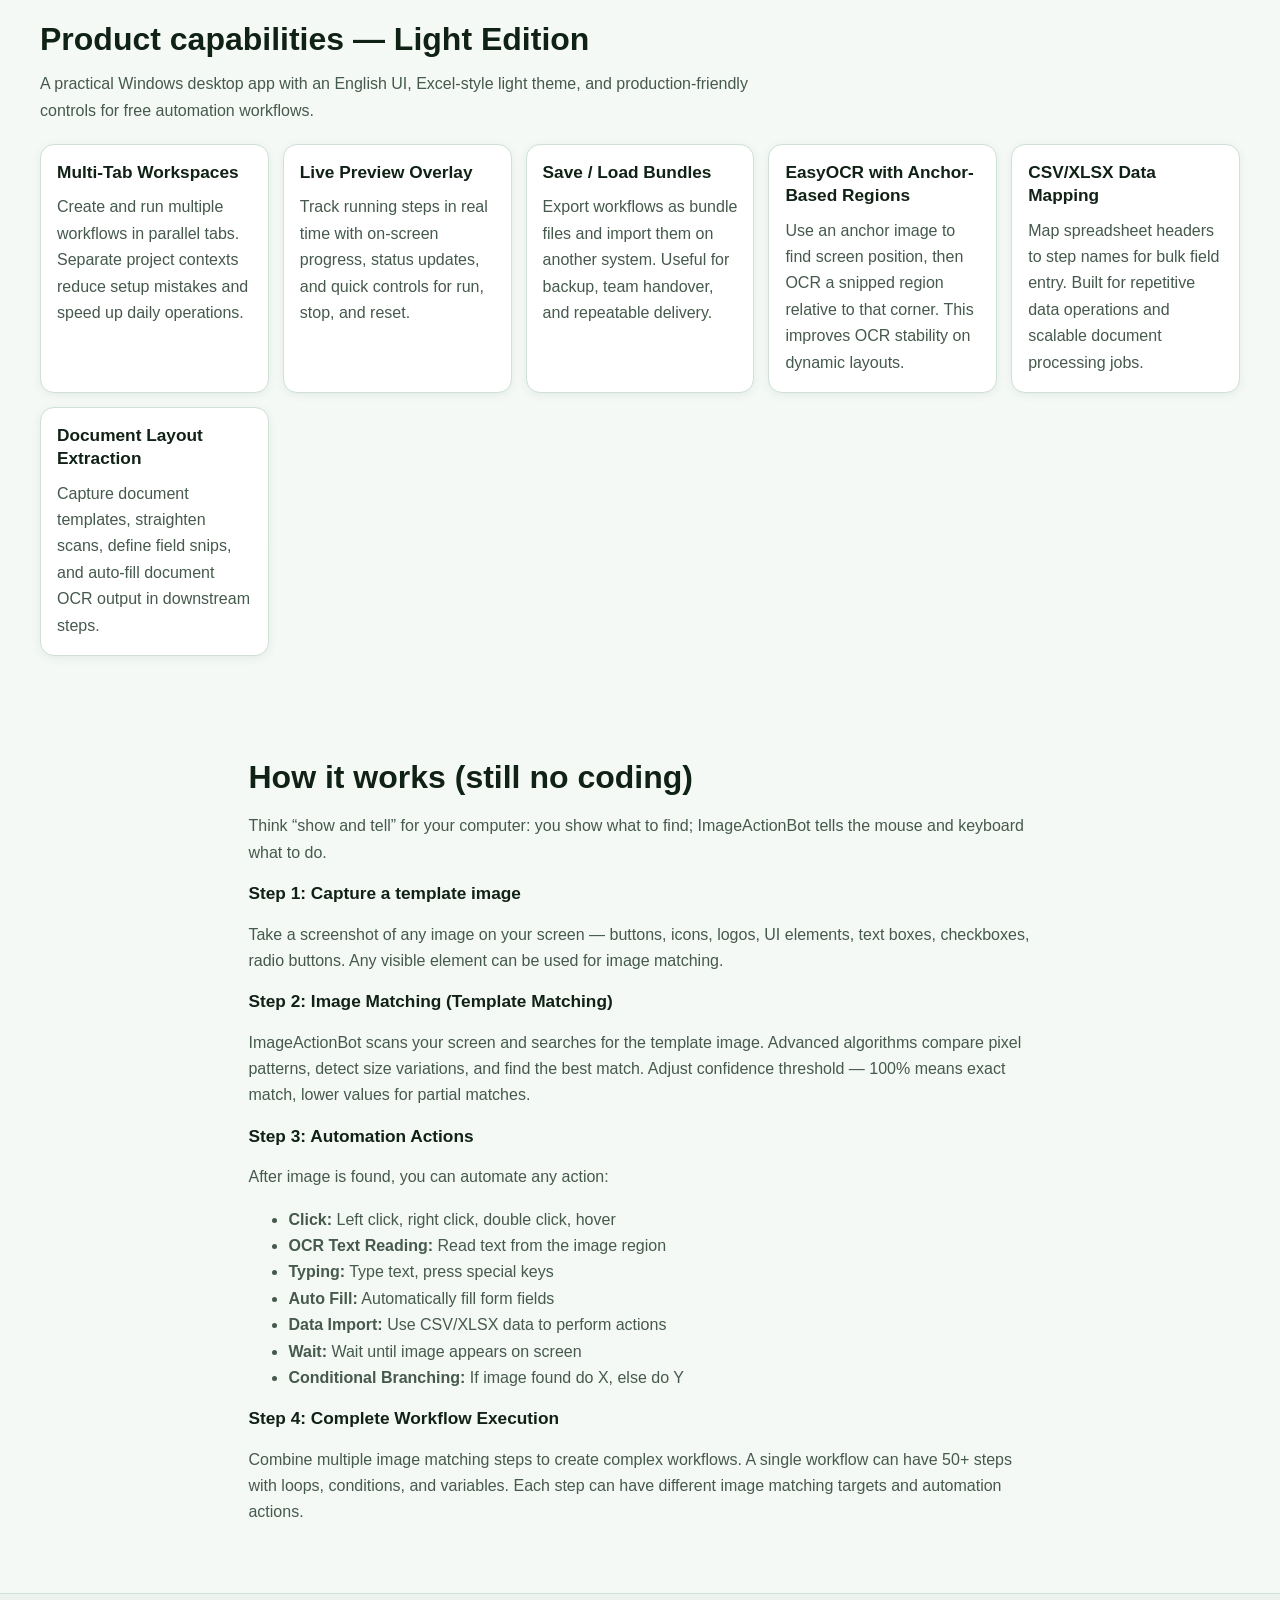
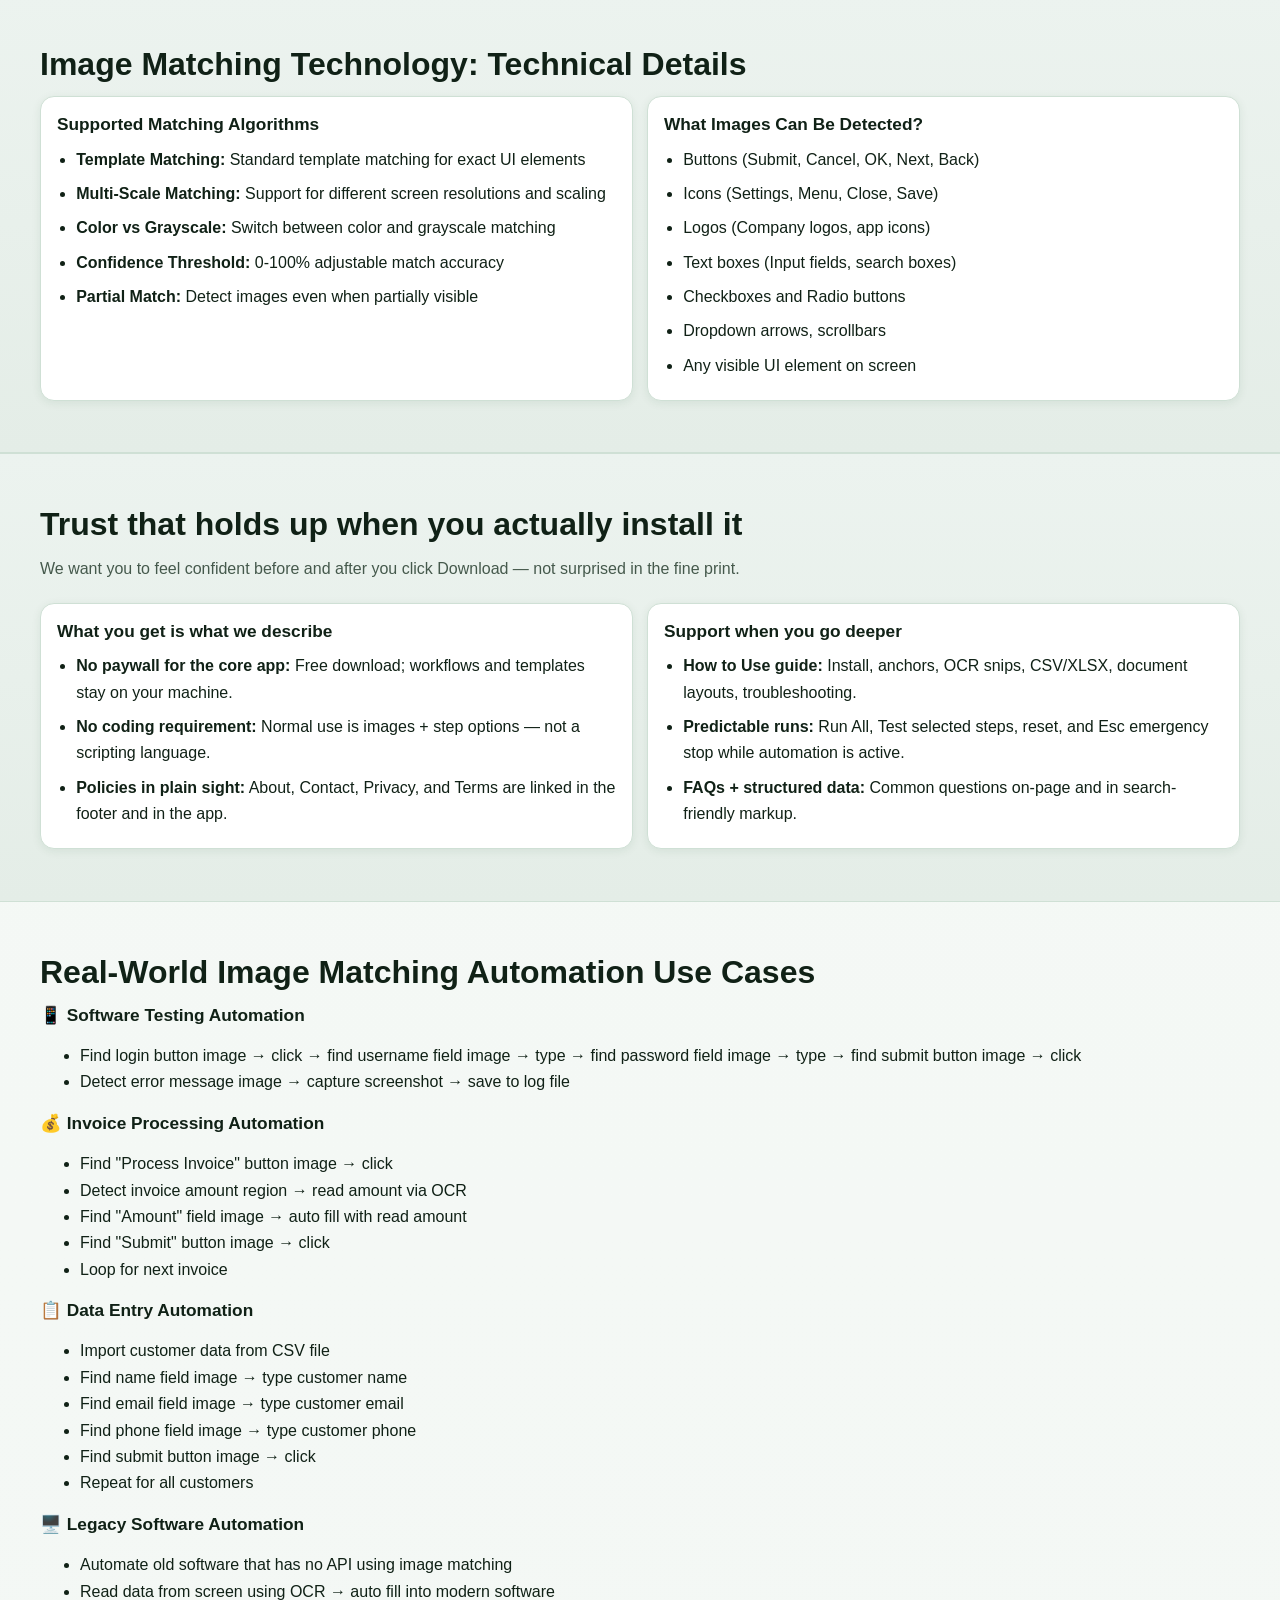
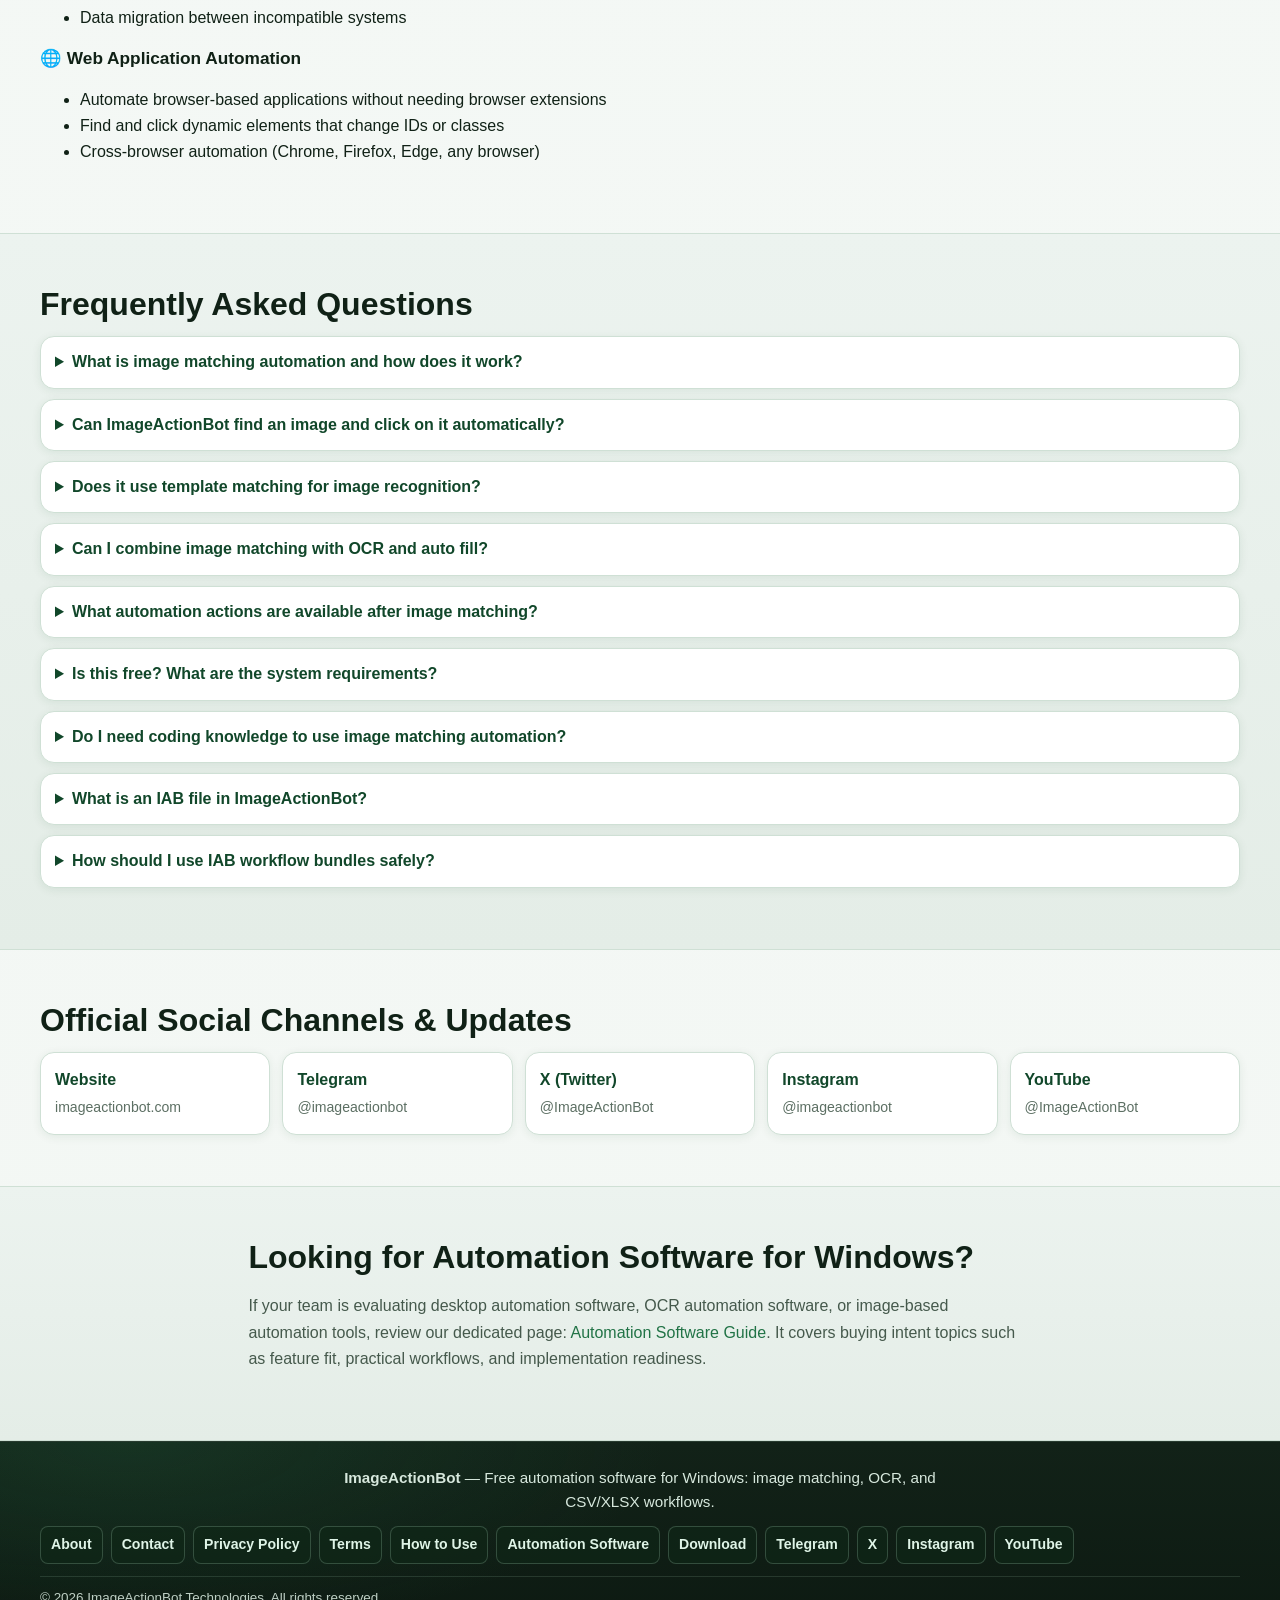
==== commit 8689384e: "SEO: free automation software across meta, OG, Twitter, footers; polish - Home: title/description/OG" ====
--- a/index.html
+++ b/index.html
@@ -10,8 +10,8 @@
   'https://www.googletagmanager.com/gtm.js?id='+i+dl;f.parentNode.insertBefore(j,f);
   })(window,document,'script','dataLayer','GTM-5KLS38PQ');</script>
   <!-- End Google Tag Manager -->
-  <title>ImageActionBot | Image matching automation for Windows</title>
-  <meta name="description" content="ImageActionBot uses advanced image matching technology to find images on screen and automate clicks, typing, OCR text reading, and form filling. Complete desktop automation software for Windows.">
+  <title>ImageActionBot | Free automation software for Windows · Image matching &amp; OCR</title>
+  <meta name="description" content="Free automation software for Windows. ImageActionBot uses advanced image matching to find on-screen UI, then automates clicks, typing, OCR text reading, and form filling — local-first, free download.">
   <meta name="application-name" content="ImageActionBot">
   <meta name="robots" content="index,follow,max-image-preview:large,max-snippet:-1,max-video-preview:-1">
   <meta name="theme-color" content="#1f7a43">
@@ -22,8 +22,8 @@
   <meta name="referrer" content="strict-origin-when-cross-origin">
   <meta property="og:locale" content="en_US">
   <meta property="og:type" content="website">
-  <meta property="og:title" content="ImageActionBot | Image matching automation for Windows">
-  <meta property="og:description" content="ImageActionBot uses advanced image matching technology to find images on screen and automate clicks, typing, OCR text reading, and form filling. Complete desktop automation software for Windows.">
+  <meta property="og:title" content="ImageActionBot | Free automation software for Windows">
+  <meta property="og:description" content="Free automation software for Windows. Image matching finds on-screen buttons and fields; automate clicks, typing, OCR, and forms. ImageActionBot — free download.">
   <meta property="og:url" content="https://www.imageactionbot.com/">
   <meta property="og:site_name" content="ImageActionBot">
   <meta property="og:image" content="https://www.imageactionbot.com/assets/ImageActionBot_UI.png">
@@ -31,8 +31,8 @@
   <meta property="og:image:height" content="879">
   <meta property="og:image:alt" content="ImageActionBot — Windows desktop app main window with logo, green ribbon, workflow tabs, and step list (UI preview)">
   <meta name="twitter:card" content="summary_large_image">
-  <meta name="twitter:title" content="ImageActionBot | Image matching automation for Windows">
-  <meta name="twitter:description" content="ImageActionBot uses advanced image matching to find images on screen and automate clicks, typing, OCR, and form filling. Windows desktop software.">
+  <meta name="twitter:title" content="ImageActionBot | Free automation software for Windows">
+  <meta name="twitter:description" content="Free automation software for Windows: image matching, OCR, clicks, typing, form filling. Download ImageActionBot.">
   <meta name="twitter:image" content="https://www.imageactionbot.com/assets/ImageActionBot_UI.png">
   <meta name="twitter:image:alt" content="ImageActionBot app UI on Windows — logo, ribbon, and workflow editor">
   <link rel="icon" href="https://www.imageactionbot.com/iab.png" type="image/png" sizes="48x48">
@@ -53,7 +53,7 @@
       "operatingSystem": "Windows",
       "applicationCategory": "BusinessApplication",
       "applicationSubCategory": "Free Desktop Automation Software",
-      "description": "ImageActionBot uses advanced image matching technology to find images on screen and automate clicks, typing, OCR text reading, and form filling. Complete desktop automation software for Windows.",
+      "description": "Free automation software for Windows. ImageActionBot uses advanced image matching to find on-screen UI and automate clicks, typing, OCR text reading, and form filling.",
       "softwareRequirements": ".NET Framework 4.7.2 or newer, Windows 10/11",
       "image": [
         "https://www.imageactionbot.com/assets/ImageActionBot_UI.png",
@@ -581,7 +581,7 @@
 
   <footer class="site-footer">
     <div class="container footer-wrap">
-      <p><strong>ImageActionBot</strong> — Windows desktop automation with image matching, OCR, and CSV/XLSX-driven workflows.</p>
+      <p><strong>ImageActionBot</strong> — Free automation software for Windows: image matching, OCR, and CSV/XLSX workflows.</p>
       <div class="footer-links">
         <a href="./about.html">About</a>
         <a href="./contact.html">Contact</a>
--- a/main.css
+++ b/main.css
@@ -670,7 +670,9 @@
 }
 
 .footer-wrap > p:first-child {
-  max-width: 88ch;
+  max-width: 72ch;
+  margin-inline: auto;
+  text-align: center;
   font-size: 0.95rem;
 }
 
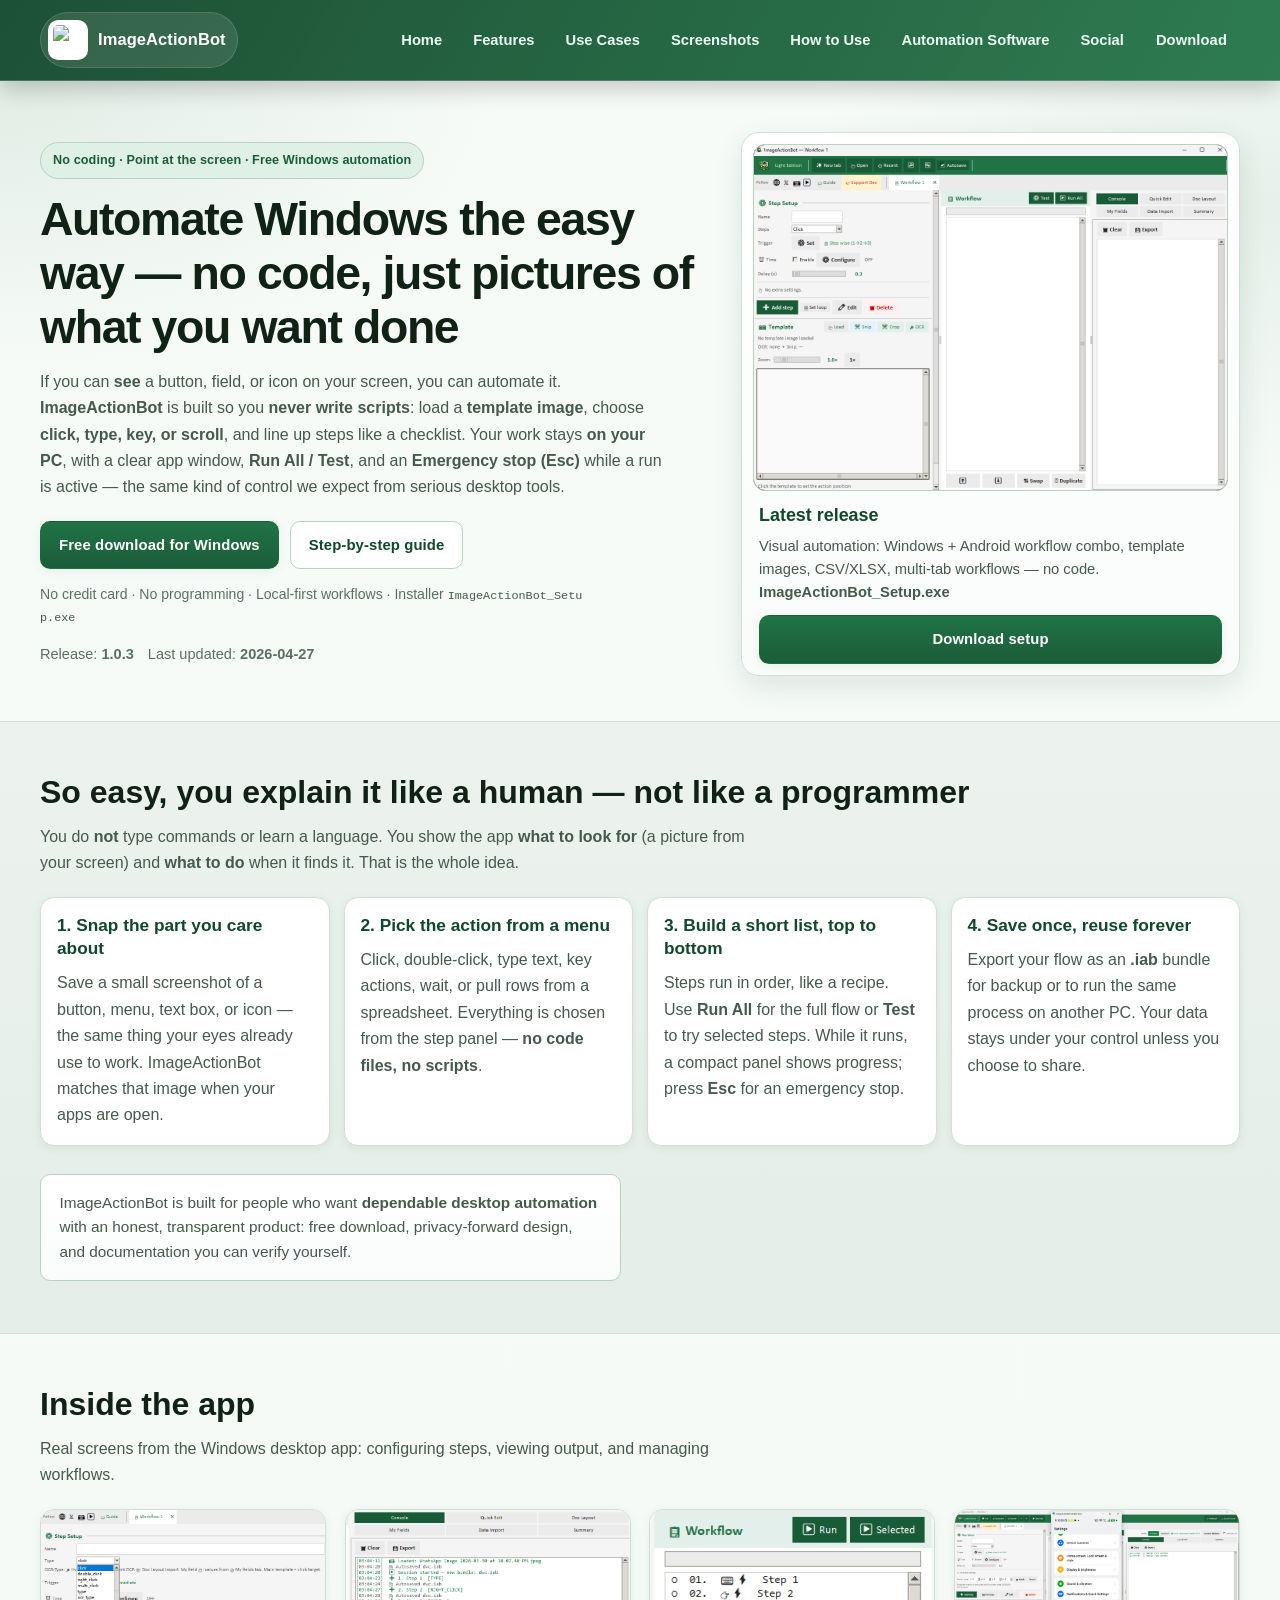
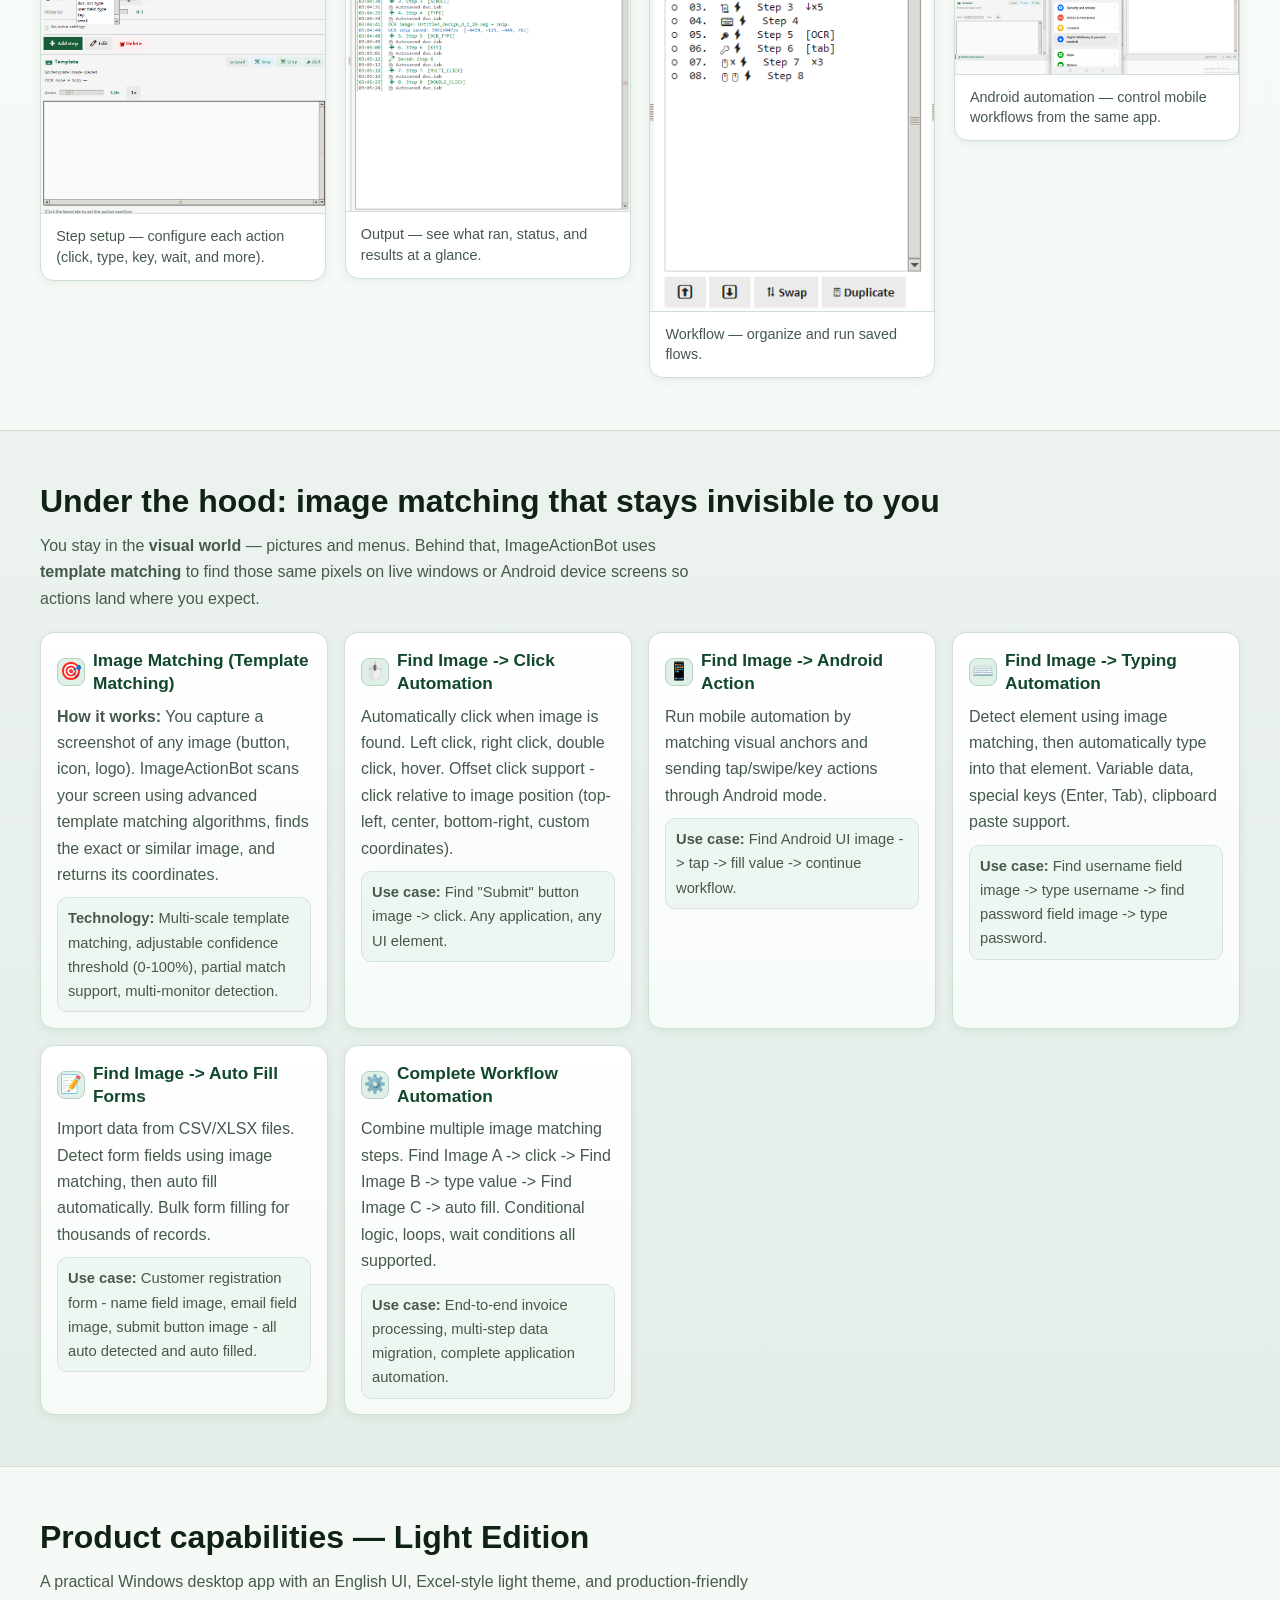
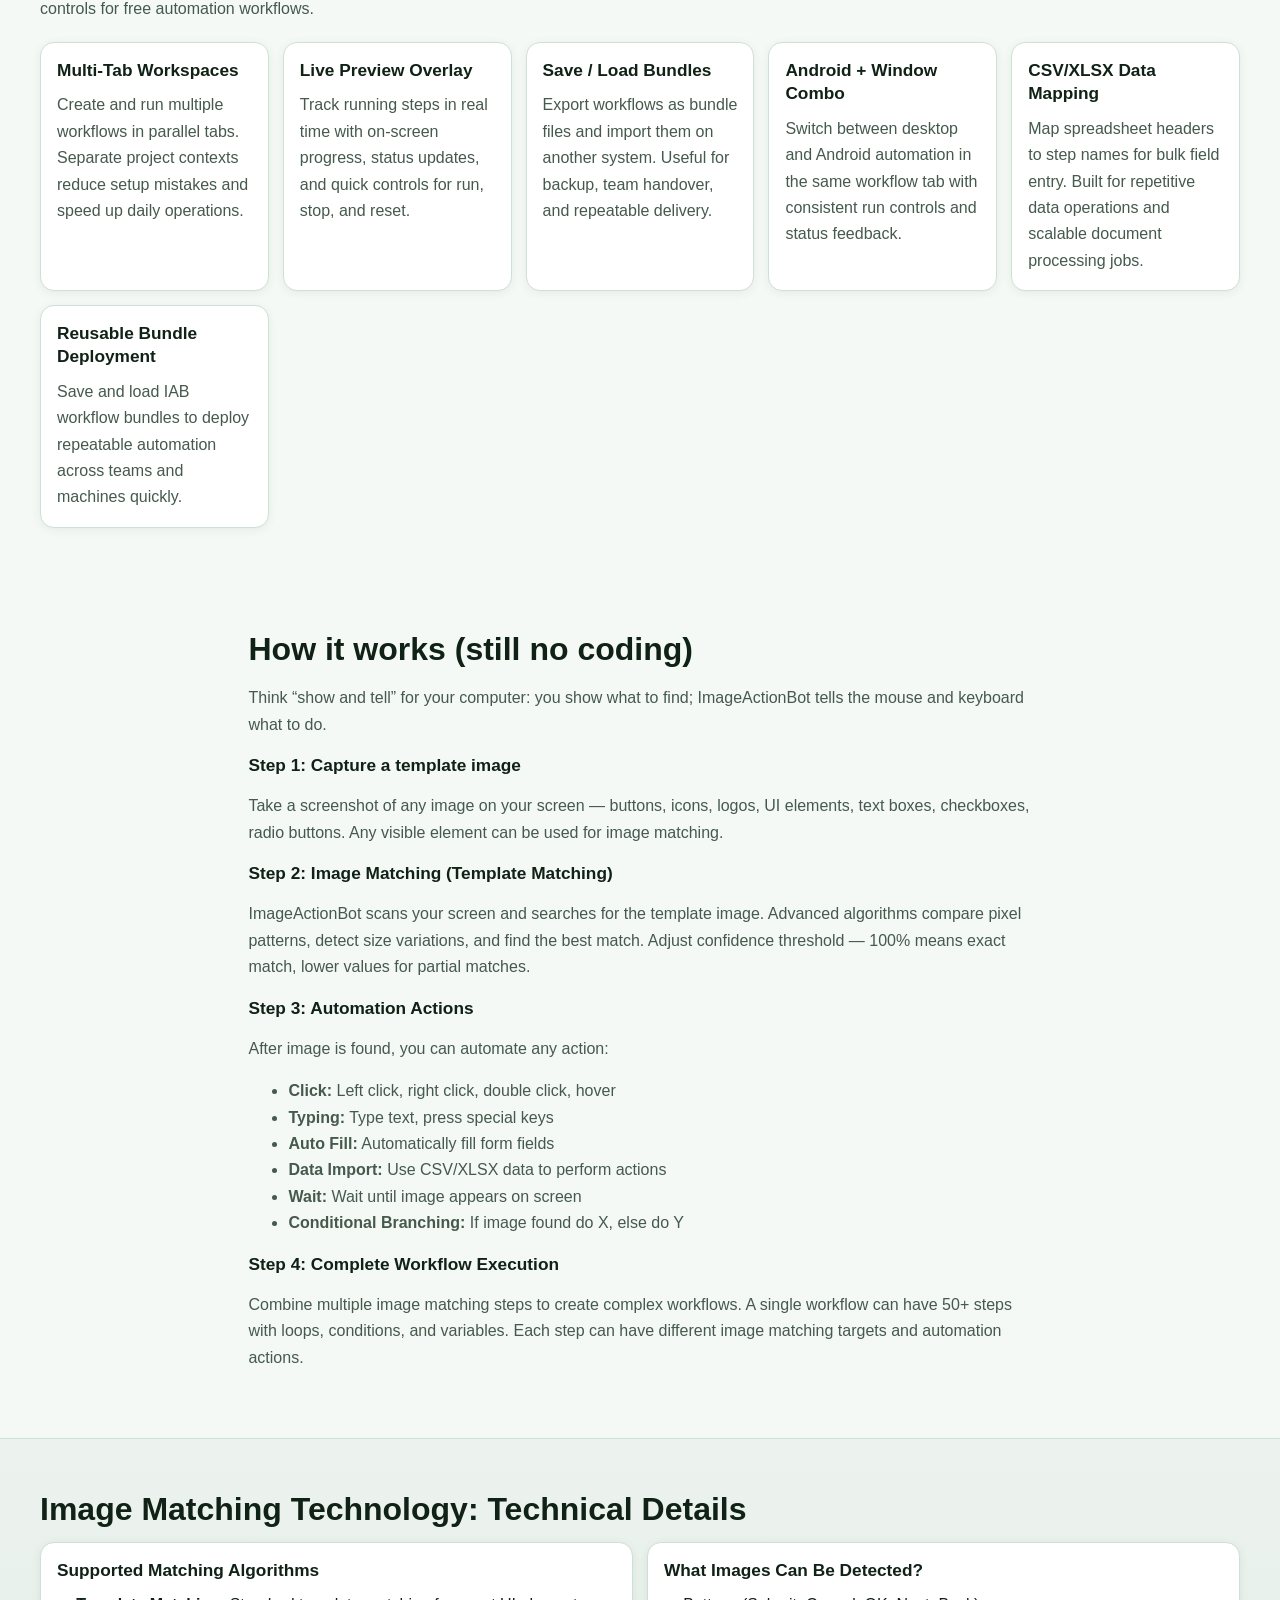
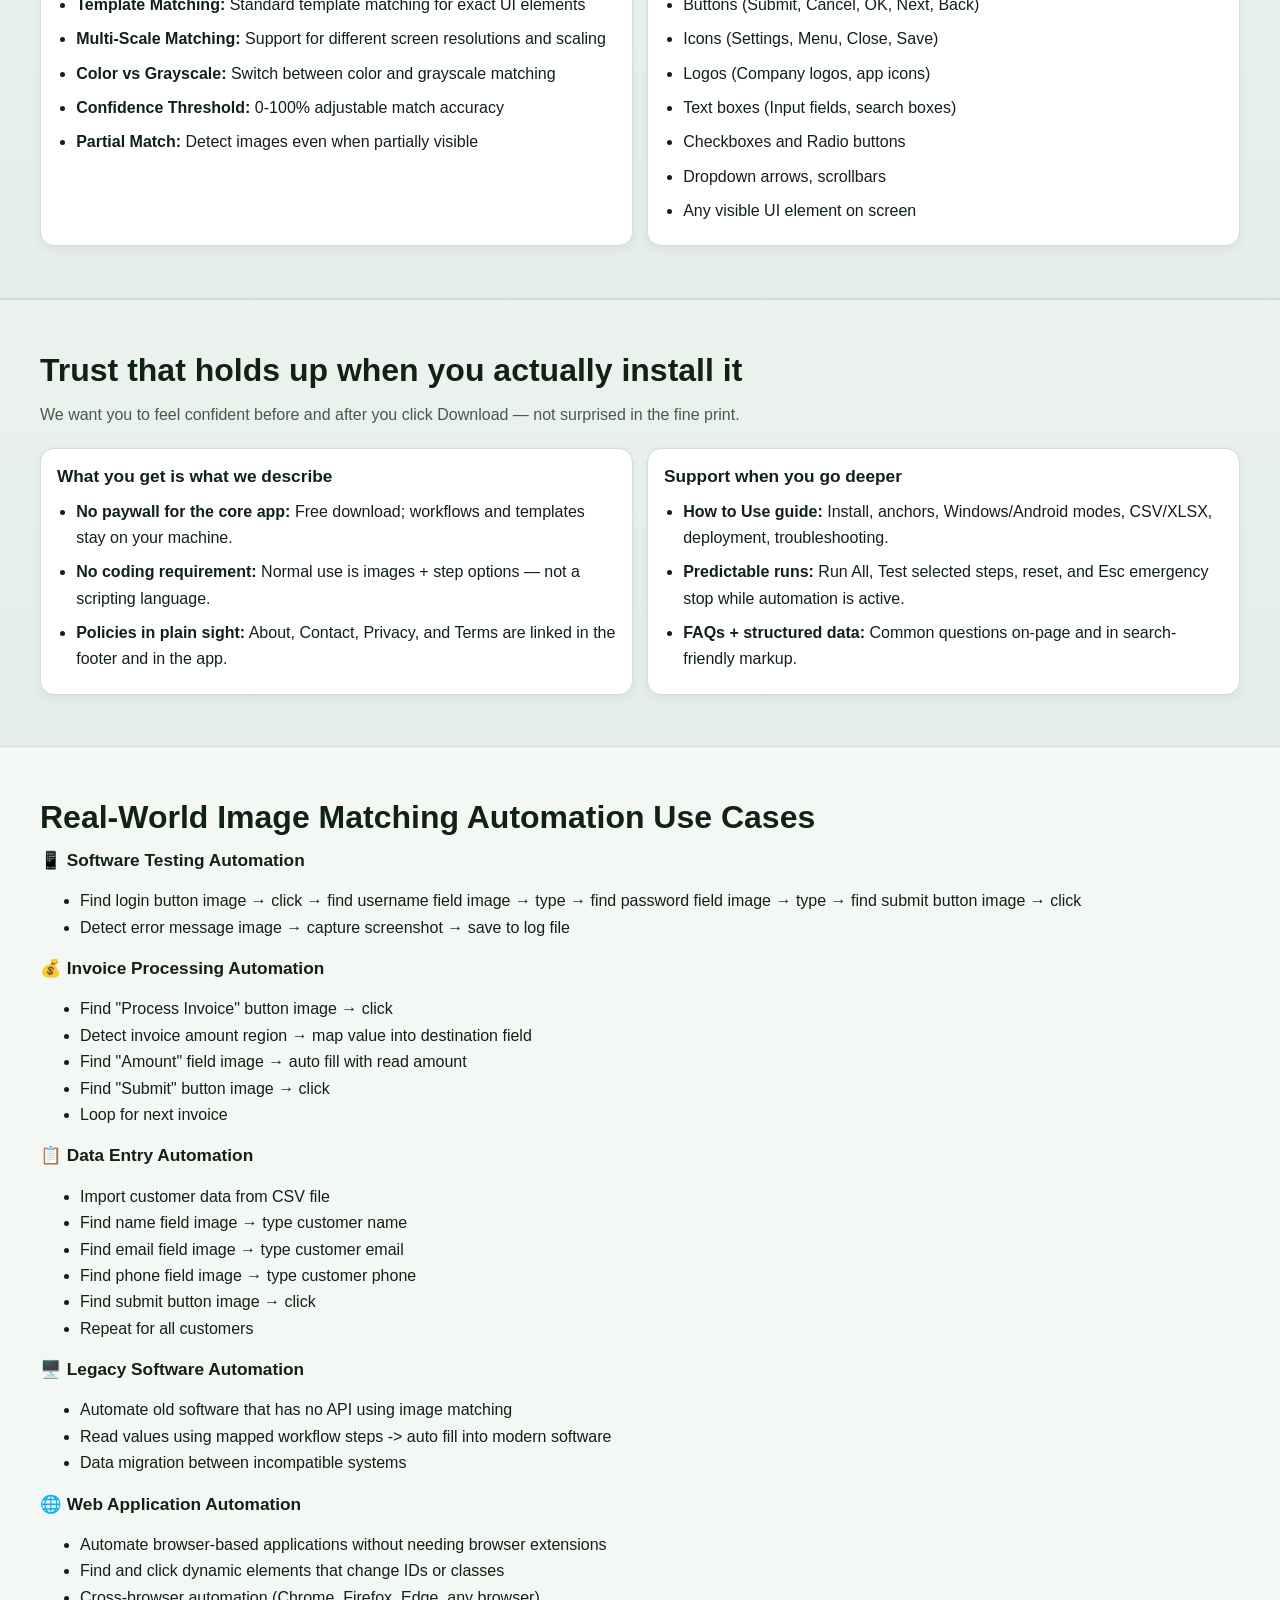
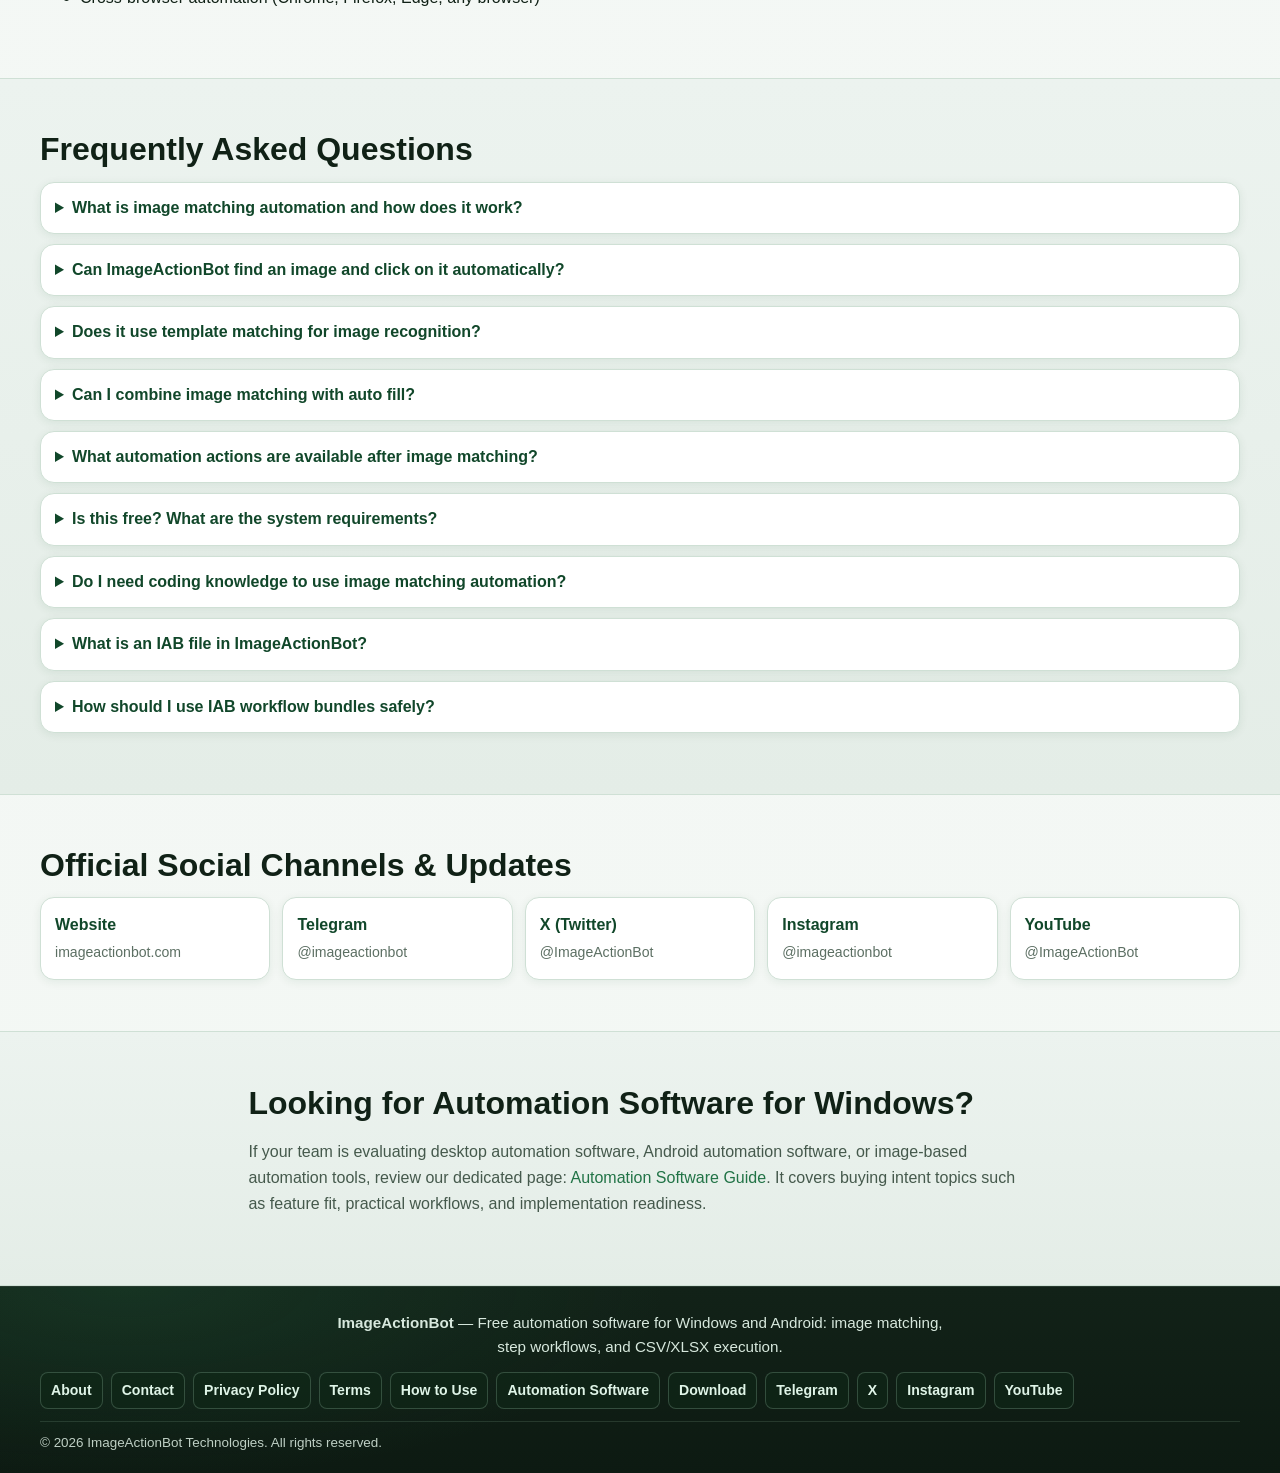
==== commit 4750c2de: "Rebuild site copy for Windows and Android automation v1.0.3. Refresh SEO-facing messaging to match t" ====
--- a/index.html
+++ b/index.html
@@ -3,6 +3,14 @@
 <head>
   <meta charset="utf-8">
   <meta name="viewport" content="width=device-width, initial-scale=1">
+  <!-- Google tag (gtag.js) - GA4 -->
+  <script async src="https://www.googletagmanager.com/gtag/js?id=G-TJF5RZ7QYQ"></script>
+  <script>
+    window.dataLayer = window.dataLayer || [];
+    function gtag(){dataLayer.push(arguments);}
+    gtag('js', new Date());
+    gtag('config', 'G-TJF5RZ7QYQ');
+  </script>
   <!-- Google Tag Manager -->
   <script>(function(w,d,s,l,i){w[l]=w[l]||[];w[l].push({'gtm.start':
   new Date().getTime(),event:'gtm.js'});var f=d.getElementsByTagName(s)[0],
@@ -10,8 +18,8 @@
   'https://www.googletagmanager.com/gtm.js?id='+i+dl;f.parentNode.insertBefore(j,f);
   })(window,document,'script','dataLayer','GTM-5KLS38PQ');</script>
   <!-- End Google Tag Manager -->
-  <title>ImageActionBot | Free automation software for Windows · Image matching &amp; OCR</title>
-  <meta name="description" content="Free automation software for Windows. ImageActionBot uses advanced image matching to find on-screen UI, then automates clicks, typing, OCR text reading, and form filling — local-first, free download.">
+  <title>ImageActionBot | Free Windows and Android automation software</title>
+  <meta name="description" content="Free automation software for Windows and Android. ImageActionBot uses visual image matching and step workflows to automate clicks, typing, scrolling, and data entry — local-first, free download.">
   <meta name="application-name" content="ImageActionBot">
   <meta name="robots" content="index,follow,max-image-preview:large,max-snippet:-1,max-video-preview:-1">
   <meta name="theme-color" content="#1f7a43">
@@ -22,8 +30,8 @@
   <meta name="referrer" content="strict-origin-when-cross-origin">
   <meta property="og:locale" content="en_US">
   <meta property="og:type" content="website">
-  <meta property="og:title" content="ImageActionBot | Free automation software for Windows">
-  <meta property="og:description" content="Free automation software for Windows. Image matching finds on-screen buttons and fields; automate clicks, typing, OCR, and forms. ImageActionBot — free download.">
+  <meta property="og:title" content="ImageActionBot | Free Windows and Android automation software">
+  <meta property="og:description" content="Image matching based automation for Windows and Android workflows. No-code steps, data import, and reliable run controls.">
   <meta property="og:url" content="https://www.imageactionbot.com/">
   <meta property="og:site_name" content="ImageActionBot">
   <meta property="og:image" content="https://www.imageactionbot.com/assets/ImageActionBot_UI.png">
@@ -31,8 +39,8 @@
   <meta property="og:image:height" content="879">
   <meta property="og:image:alt" content="ImageActionBot — Windows desktop app main window with logo, green ribbon, workflow tabs, and step list (UI preview)">
   <meta name="twitter:card" content="summary_large_image">
-  <meta name="twitter:title" content="ImageActionBot | Free automation software for Windows">
-  <meta name="twitter:description" content="Free automation software for Windows: image matching, OCR, clicks, typing, form filling. Download ImageActionBot.">
+  <meta name="twitter:title" content="ImageActionBot | Free Windows and Android automation software">
+  <meta name="twitter:description" content="No-code automation with image matching for Windows and Android workflows. Download ImageActionBot.">
   <meta name="twitter:image" content="https://www.imageactionbot.com/assets/ImageActionBot_UI.png">
   <meta name="twitter:image:alt" content="ImageActionBot app UI on Windows — logo, ribbon, and workflow editor">
   <link rel="icon" href="https://www.imageactionbot.com/iab.png" type="image/png" sizes="48x48">
@@ -53,7 +61,7 @@
       "operatingSystem": "Windows",
       "applicationCategory": "BusinessApplication",
       "applicationSubCategory": "Free Desktop Automation Software",
-      "description": "Free automation software for Windows. ImageActionBot uses advanced image matching to find on-screen UI and automate clicks, typing, OCR text reading, and form filling.",
+      "description": "Free automation software for Windows and Android. ImageActionBot uses image matching to automate clicks, typing, scrolling, and workflow execution.",
       "softwareRequirements": ".NET Framework 4.7.2 or newer, Windows 10/11",
       "image": [
         "https://www.imageactionbot.com/assets/ImageActionBot_UI.png",
@@ -74,9 +82,8 @@
       "featureList": [
         "Image anchor matching with adjustable confidence",
         "Find image and click automation with offsets",
-        "EasyOCR text extraction from screen regions",
         "CSV and XLSX data import for bulk form filling",
-        "Document layout capture and aligned OCR field mapping",
+        "Android ADB-based mobile automation controls",
         "Multi-tab workflow builder with reusable automation bundles"
       ]
     }
@@ -131,7 +138,7 @@
           "name": "Do I need coding or scripting skills?",
           "acceptedAnswer": {
             "@type": "Answer",
-            "text": "No. You build automation by loading template images of buttons and fields, choosing actions from menus (click, type, OCR, wait), and ordering steps in a list. There is no programming language to learn for normal use."
+            "text": "No. You build automation by loading template images of buttons and fields, choosing actions from menus (click, type, key, scroll, wait), and ordering steps in a list. There is no programming language to learn for normal use."
           }
         },
         {
@@ -160,10 +167,10 @@
         },
         {
           "@type": "Question",
-          "name": "Can I combine image matching with OCR and auto fill?",
-          "acceptedAnswer": {
-            "@type": "Answer",
-            "text": "Yes. ImageActionBot allows you to create complete automation workflows. First, use image matching to find and click a button. Then, use OCR to read text from that screen region. Finally, use auto fill to enter that text into another form or application. All actions work together seamlessly."
+          "name": "Can I combine image matching with auto fill?",
+          "acceptedAnswer": {
+            "@type": "Answer",
+            "text": "Yes. ImageActionBot allows complete automation workflows: find and click with image matching, type values, run key actions, and fill forms from CSV/XLSX data."
           }
         },
         {
@@ -171,7 +178,7 @@
           "name": "What automation actions are available after image matching?",
           "acceptedAnswer": {
             "@type": "Answer",
-            "text": "After image matching finds an image, you can automate: left click, right click, double click, mouse hover, typing text, OCR text reading, copying to clipboard, waiting for element, conditional branching, and complete workflow execution with data from CSV/XLSX files."
+            "text": "After image matching finds an image, you can automate: left click, right click, double click, mouse hover, typing text, key actions, waiting, conditional branching, and workflow execution with data from CSV/XLSX files."
           }
         },
         {
@@ -187,7 +194,7 @@
           "name": "How should I use IAB workflow bundles safely?",
           "acceptedAnswer": {
             "@type": "Answer",
-            "text": "Export a tested workflow as an IAB bundle, import it on the target machine, then validate image anchors, OCR regions, and CSV/XLSX mappings before production. Always run a dry test first and retune if UI layout or resolution differs."
+            "text": "Export a tested workflow as an IAB bundle, import it on the target machine, then validate image anchors and CSV/XLSX mappings before production. Always run a dry test first and retune if UI layout or resolution differs."
           }
         }
       ]
@@ -227,7 +234,7 @@
           <p class="badge">No coding · Point at the screen · Free Windows automation</p>
           <h1>Automate Windows the easy way — no code, just pictures of what you want done</h1>
           <p class="lead">
-            If you can <strong>see</strong> a button, field, or icon on your screen, you can automate it. <strong>ImageActionBot</strong> is built so you <strong>never write scripts</strong>: load a <strong>template image</strong>, choose <strong>click, type, or OCR</strong>, and line up steps like a checklist. Your work stays <strong>on your PC</strong>, with a clear app window, <strong>Run All / Test</strong>, and an <strong>Emergency stop (Esc)</strong> while a run is active — the same kind of control we expect from serious desktop tools.
+            If you can <strong>see</strong> a button, field, or icon on your screen, you can automate it. <strong>ImageActionBot</strong> is built so you <strong>never write scripts</strong>: load a <strong>template image</strong>, choose <strong>click, type, key, or scroll</strong>, and line up steps like a checklist. Your work stays <strong>on your PC</strong>, with a clear app window, <strong>Run All / Test</strong>, and an <strong>Emergency stop (Esc)</strong> while a run is active — the same kind of control we expect from serious desktop tools.
           </p>
           <div class="cta-row">
             <a class="btn btn-primary js-download-link" data-download-link href="#" target="_blank" rel="noopener noreferrer">Free download for Windows</a>
@@ -236,7 +243,7 @@
           <p class="hero-trust" role="note">No credit card · No programming · Local-first workflows · Installer <span class="mono">ImageActionBot_Setup.exe</span></p>
           <div class="release-line">
             <span>Release: <strong data-download-version>1.0.0</strong></span>
-            <span>Last updated: <strong data-download-date>2026-04-09</strong></span>
+            <span>Last updated: <strong data-download-date>2026-04-27</strong></span>
           </div>
         </div>
         <aside class="hero-card hero-card-visual" aria-label="Application preview and download">
@@ -245,7 +252,7 @@
           </figure>
           <div class="hero-card-foot">
             <h2 class="hero-card-title">Latest release</h2>
-            <p class="hero-card-desc">Visual automation: template images, OCR, CSV/XLSX, multi-tab workflows — no code. <strong data-download-filename>ImageActionBot_Setup.exe</strong></p>
+            <p class="hero-card-desc">Visual automation: Windows + Android workflow combo, template images, CSV/XLSX, multi-tab workflows — no code. <strong data-download-filename>ImageActionBot_Setup.exe</strong></p>
             <a class="btn btn-primary full js-download-link" data-download-link href="#" target="_blank" rel="noopener noreferrer">Download setup</a>
           </div>
         </aside>
@@ -263,7 +270,7 @@
           </article>
           <article class="card">
             <h3>2. Pick the action from a menu</h3>
-            <p>Click, double-click, type text, read with OCR, wait, or pull rows from a spreadsheet. Everything is chosen from the step panel — <strong>no code files, no scripts</strong>.</p>
+            <p>Click, double-click, type text, key actions, wait, or pull rows from a spreadsheet. Everything is chosen from the step panel — <strong>no code files, no scripts</strong>.</p>
           </article>
           <article class="card">
             <h3>3. Build a short list, top to bottom</h3>
@@ -285,7 +292,7 @@
         <div class="screenshot-gallery">
           <figure class="shot-card">
             <img src="./assets/ImageActionBot_StepSetup.png" width="772" height="825" alt="Step setup panel: choosing action type, targets, and options for an automation step" loading="lazy" decoding="async">
-            <figcaption>Step setup — configure each action (click, type, OCR, wait, and more).</figcaption>
+            <figcaption>Step setup — configure each action (click, type, key, wait, and more).</figcaption>
           </figure>
           <figure class="shot-card">
             <img src="./assets/ImageActionBot_output.png" width="737" height="782" alt="Run output or log view showing automation results and status messages" loading="lazy" decoding="async">
@@ -295,6 +302,10 @@
             <img src="./assets/ImageActionBot_Workflow.png" width="338" height="789" alt="Workflow overview or bundle view for saved automation flows" loading="lazy" decoding="async">
             <figcaption>Workflow — organize and run saved flows.</figcaption>
           </figure>
+          <figure class="shot-card">
+            <img src="./assets/Android_Mobile_Automation.png" width="1168" height="816" alt="Android mobile automation controls in ImageActionBot showing live device-driven workflow support" loading="lazy" decoding="async">
+            <figcaption>Android automation — control mobile workflows from the same app.</figcaption>
+          </figure>
         </div>
       </div>
     </section>
@@ -302,7 +313,7 @@
     <section id="features" class="section alt feature-showcase">
       <div class="container">
         <h2>Under the hood: image matching that stays invisible to you</h2>
-        <p class="section-intro">You stay in the <strong>visual world</strong> — pictures and menus. Behind that, ImageActionBot uses <strong>template matching</strong> to find those same pixels on live windows so clicks and OCR land where you expect.</p>
+        <p class="section-intro">You stay in the <strong>visual world</strong> — pictures and menus. Behind that, ImageActionBot uses <strong>template matching</strong> to find those same pixels on live windows or Android device screens so actions land where you expect.</p>
 
         <div class="feature-grid">
           <article class="feature-card">
@@ -316,9 +327,9 @@
             <p class="feature-meta"><strong>Use case:</strong> Find "Submit" button image -> click. Any application, any UI element.</p>
           </article>
           <article class="feature-card">
-            <h3><span class="feature-icon">📖</span>Find Image -> OCR Text Reading</h3>
-            <p>First find a button using image matching, then read text from the region around that button. Extract text from screen using OCR technology.</p>
-            <p class="feature-meta"><strong>Use case:</strong> Find invoice image -> read invoice amount via OCR -> use in auto fill.</p>
+            <h3><span class="feature-icon">📱</span>Find Image -> Android Action</h3>
+            <p>Run mobile automation by matching visual anchors and sending tap/swipe/key actions through Android mode.</p>
+            <p class="feature-meta"><strong>Use case:</strong> Find Android UI image -> tap -> fill value -> continue workflow.</p>
           </article>
           <article class="feature-card">
             <h3><span class="feature-icon">⌨️</span>Find Image -> Typing Automation</h3>
@@ -332,7 +343,7 @@
           </article>
           <article class="feature-card">
             <h3><span class="feature-icon">⚙️</span>Complete Workflow Automation</h3>
-            <p>Combine multiple image matching steps. Find Image A -> click -> Find Image B -> OCR read -> Find Image C -> auto fill. Conditional logic, loops, wait conditions all supported.</p>
+            <p>Combine multiple image matching steps. Find Image A -> click -> Find Image B -> type value -> Find Image C -> auto fill. Conditional logic, loops, wait conditions all supported.</p>
             <p class="feature-meta"><strong>Use case:</strong> End-to-end invoice processing, multi-step data migration, complete application automation.</p>
           </article>
         </div>
@@ -359,16 +370,16 @@
             <p>Export workflows as bundle files and import them on another system. Useful for backup, team handover, and repeatable delivery.</p>
           </article>
           <article class="card">
-            <h3>EasyOCR with Anchor-Based Regions</h3>
-            <p>Use an anchor image to find screen position, then OCR a snipped region relative to that corner. This improves OCR stability on dynamic layouts.</p>
+            <h3>Android + Window Combo</h3>
+            <p>Switch between desktop and Android automation in the same workflow tab with consistent run controls and status feedback.</p>
           </article>
           <article class="card">
             <h3>CSV/XLSX Data Mapping</h3>
             <p>Map spreadsheet headers to step names for bulk field entry. Built for repetitive data operations and scalable document processing jobs.</p>
           </article>
           <article class="card">
-            <h3>Document Layout Extraction</h3>
-            <p>Capture document templates, straighten scans, define field snips, and auto-fill document OCR output in downstream steps.</p>
+            <h3>Reusable Bundle Deployment</h3>
+            <p>Save and load IAB workflow bundles to deploy repeatable automation across teams and machines quickly.</p>
           </article>
         </div>
       </div>
@@ -389,7 +400,6 @@
         <p>After image is found, you can automate any action:</p>
         <ul>
           <li><strong>Click:</strong> Left click, right click, double click, hover</li>
-          <li><strong>OCR Text Reading:</strong> Read text from the image region</li>
           <li><strong>Typing:</strong> Type text, press special keys</li>
           <li><strong>Auto Fill:</strong> Automatically fill form fields</li>
           <li><strong>Data Import:</strong> Use CSV/XLSX data to perform actions</li>
@@ -448,7 +458,7 @@
           <div class="panel">
             <h3>Support when you go deeper</h3>
             <ul>
-              <li><strong>How to Use guide:</strong> Install, anchors, OCR snips, CSV/XLSX, document layouts, troubleshooting.</li>
+              <li><strong>How to Use guide:</strong> Install, anchors, Windows/Android modes, CSV/XLSX, deployment, troubleshooting.</li>
               <li><strong>Predictable runs:</strong> Run All, Test selected steps, reset, and Esc emergency stop while automation is active.</li>
               <li><strong>FAQs + structured data:</strong> Common questions on-page and in search-friendly markup.</li>
             </ul>
@@ -470,7 +480,7 @@
         <h3>💰 Invoice Processing Automation</h3>
         <ul>
           <li>Find "Process Invoice" button image → click</li>
-          <li>Detect invoice amount region → read amount via OCR</li>
+          <li>Detect invoice amount region → map value into destination field</li>
           <li>Find "Amount" field image → auto fill with read amount</li>
           <li>Find "Submit" button image → click</li>
           <li>Loop for next invoice</li>
@@ -489,7 +499,7 @@
         <h3>🖥️ Legacy Software Automation</h3>
         <ul>
           <li>Automate old software that has no API using image matching</li>
-          <li>Read data from screen using OCR → auto fill into modern software</li>
+          <li>Read values using mapped workflow steps -> auto fill into modern software</li>
           <li>Data migration between incompatible systems</li>
         </ul>
         
@@ -519,16 +529,16 @@
             <p><strong>Yes.</strong> ImageActionBot uses advanced template matching algorithms for image recognition. It compares the template image you provide with your screen content, finds the best match, and executes automation actions. You can adjust confidence thresholds for precise or flexible matching.</p>
           </details>
           <details>
-            <summary>Can I combine image matching with OCR and auto fill?</summary>
-            <p><strong>Yes.</strong> ImageActionBot allows you to create complete automation workflows. First, use image matching to find and click a button. Then, use OCR to read text from that screen region. Finally, use auto fill to enter that text into another form or application. All actions work together seamlessly in a single workflow.</p>
+            <summary>Can I combine image matching with auto fill?</summary>
+            <p><strong>Yes.</strong> ImageActionBot allows complete automation workflows. Use image matching to find and click target UI, then auto fill values from workflow variables or CSV/XLSX rows in the same run.</p>
           </details>
           <details>
             <summary>What automation actions are available after image matching?</summary>
-            <p>After image matching finds an image, you can automate: left click, right click, double click, mouse hover, typing text, OCR text reading, copying to clipboard, waiting for element, conditional branching, and complete workflow execution with data from CSV/XLSX files.</p>
+            <p>After image matching finds an image, you can automate: left click, right click, double click, mouse hover, typing text, key actions, copying to clipboard, waiting for element, conditional branching, and complete workflow execution with data from CSV/XLSX files.</p>
           </details>
           <details>
             <summary>Is this free? What are the system requirements?</summary>
-            <p><strong>Free to download and use.</strong> Windows 10, Windows 11, Windows 7/8 with .NET Framework 4.7.2 or higher. Minimum 4GB RAM recommended for OCR operations. Works on any screen resolution with scaling support.</p>
+            <p><strong>Free to download and use.</strong> Windows 10 and Windows 11 recommended. Works on common screen resolutions with scaling support.</p>
           </details>
           <details>
             <summary>Do I need coding knowledge to use image matching automation?</summary>
@@ -545,7 +555,7 @@
           <details>
             <summary>How should I use IAB workflow bundles safely?</summary>
             <p>
-              Export only tested workflows, import on the target system, then validate image anchors, OCR regions,
+              Export only tested workflows, import on the target system, then validate image anchors,
               and CSV/XLSX mappings before production. Run a dry test first, especially if resolution, scaling, or UI
               layout differs across machines.
             </p>
@@ -571,7 +581,7 @@
       <div class="container prose">
         <h2>Looking for Automation Software for Windows?</h2>
         <p>
-          If your team is evaluating desktop automation software, OCR automation software, or image-based automation tools,
+          If your team is evaluating desktop automation software, Android automation software, or image-based automation tools,
           review our dedicated page: <a href="./automation-software.html">Automation Software Guide</a>.
           It covers buying intent topics such as feature fit, practical workflows, and implementation readiness.
         </p>
@@ -581,7 +591,7 @@
 
   <footer class="site-footer">
     <div class="container footer-wrap">
-      <p><strong>ImageActionBot</strong> — Free automation software for Windows: image matching, OCR, and CSV/XLSX workflows.</p>
+      <p><strong>ImageActionBot</strong> — Free automation software for Windows and Android: image matching, step workflows, and CSV/XLSX execution.</p>
       <div class="footer-links">
         <a href="./about.html">About</a>
         <a href="./contact.html">Contact</a>
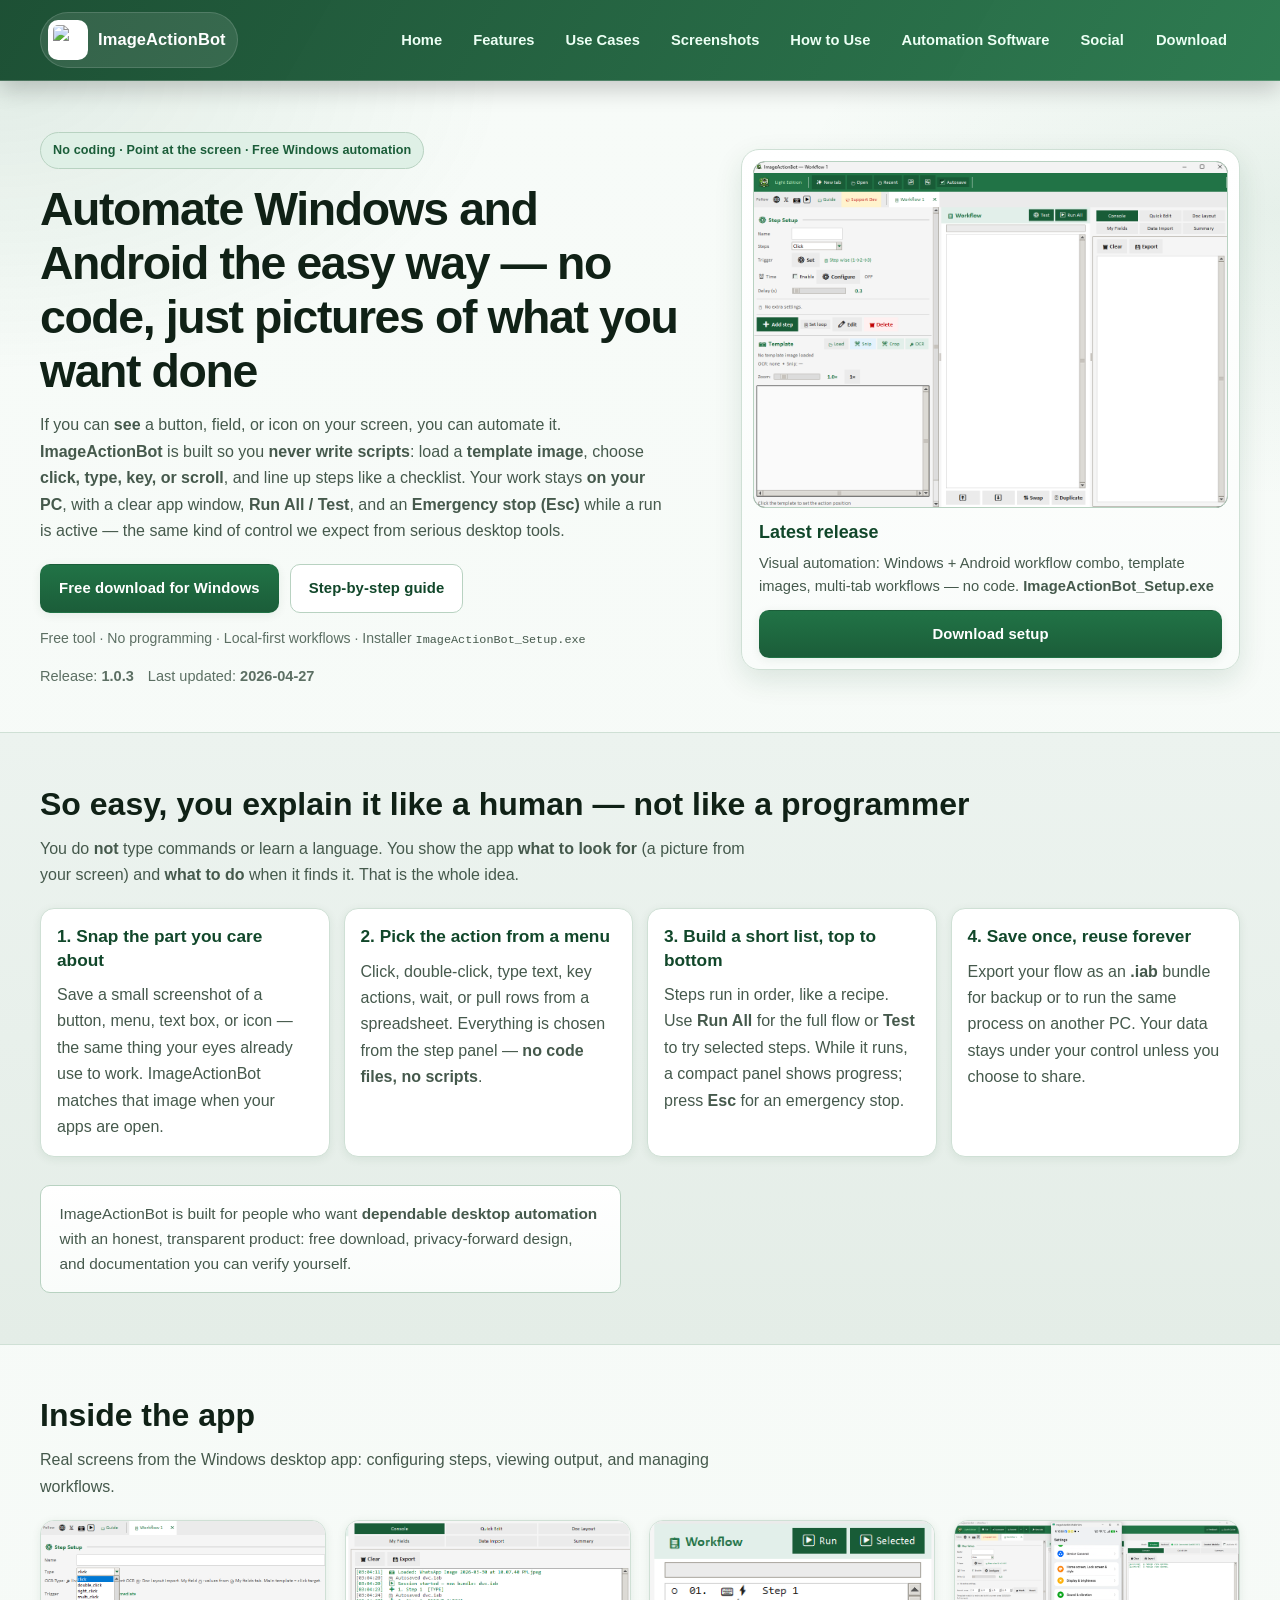
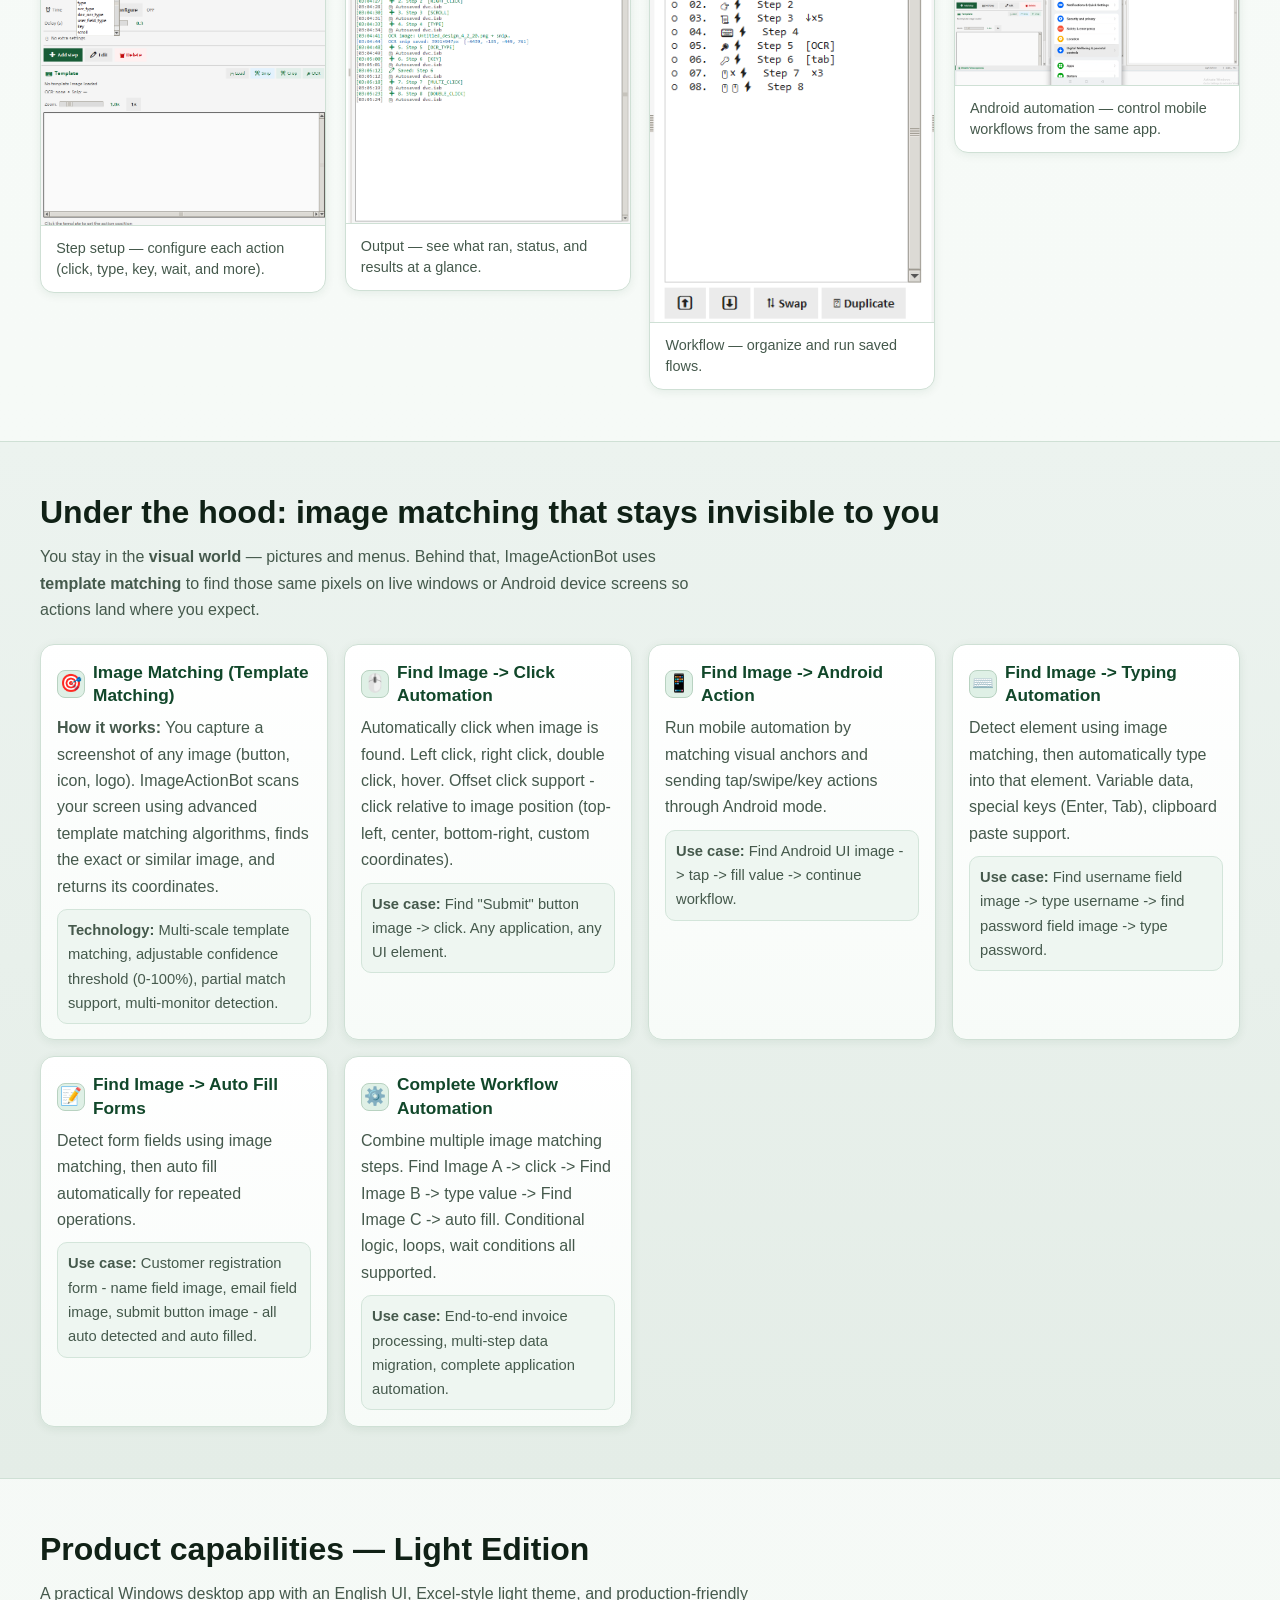
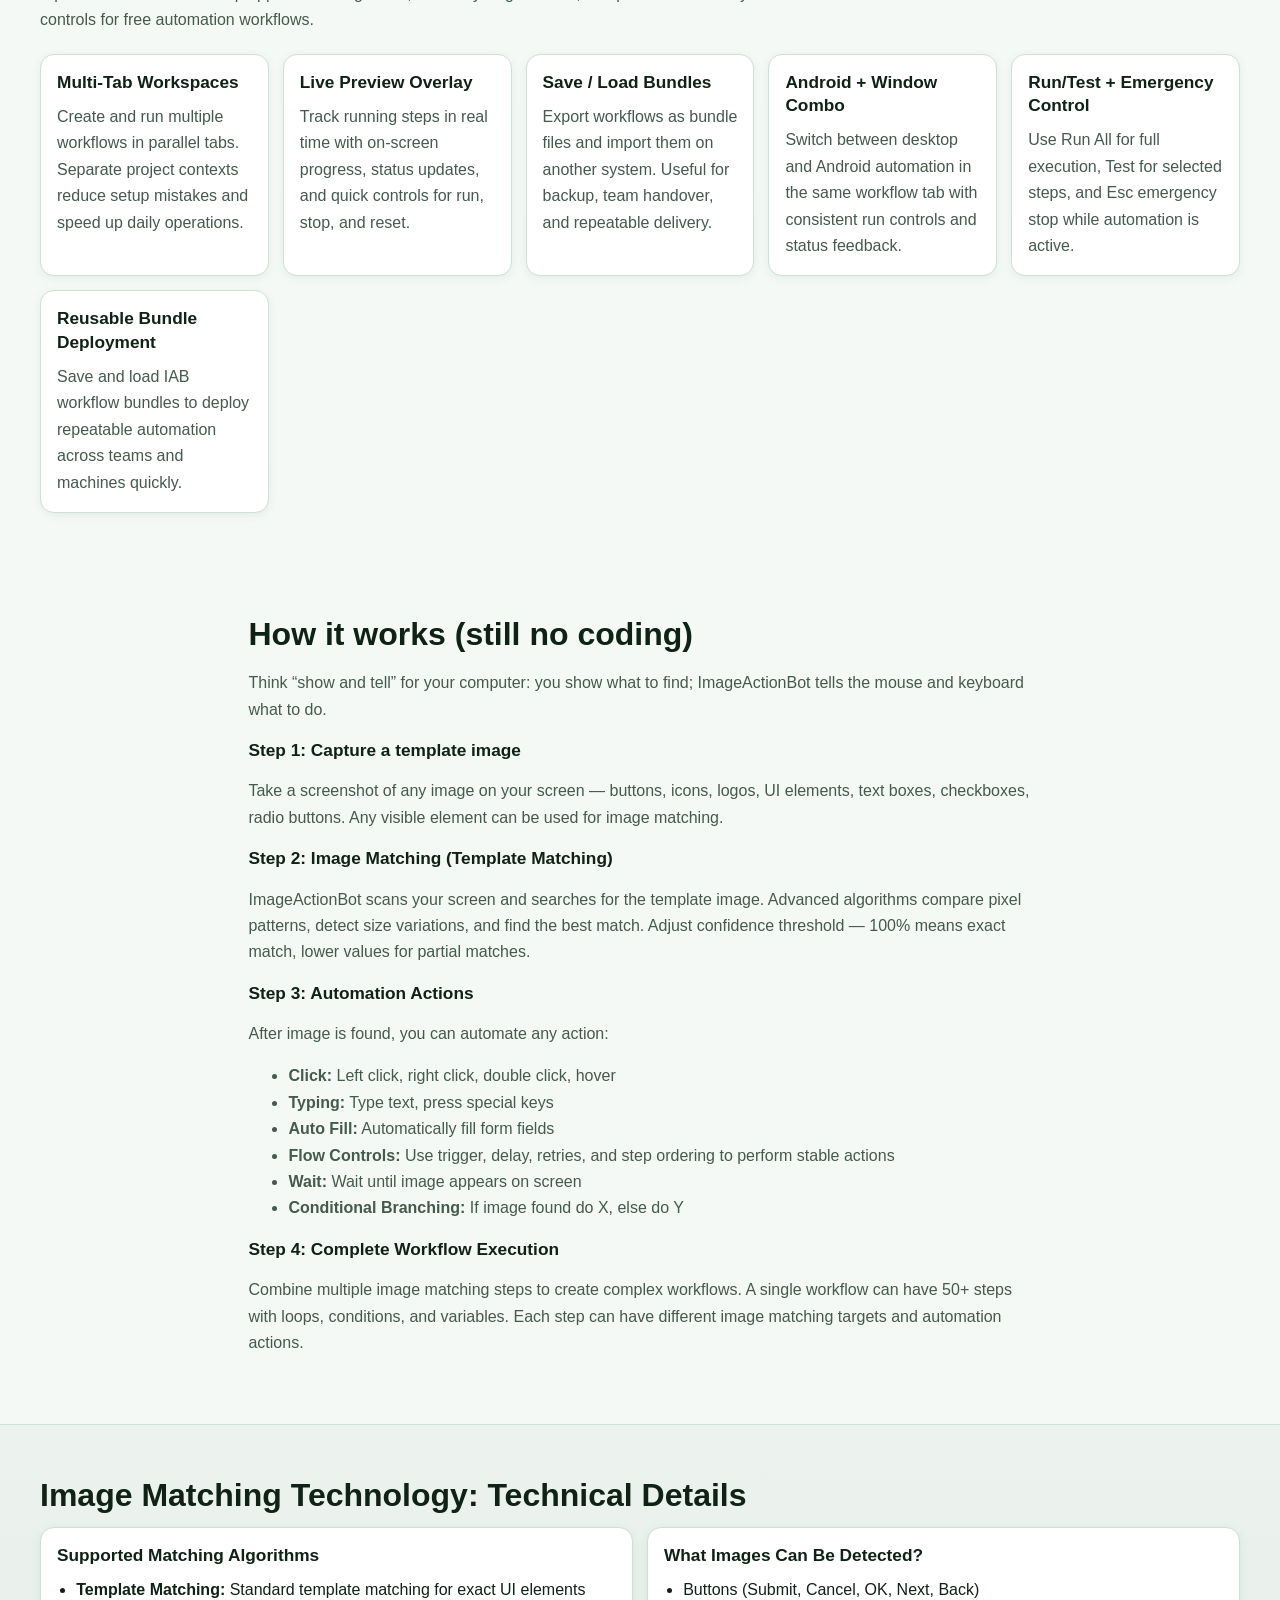
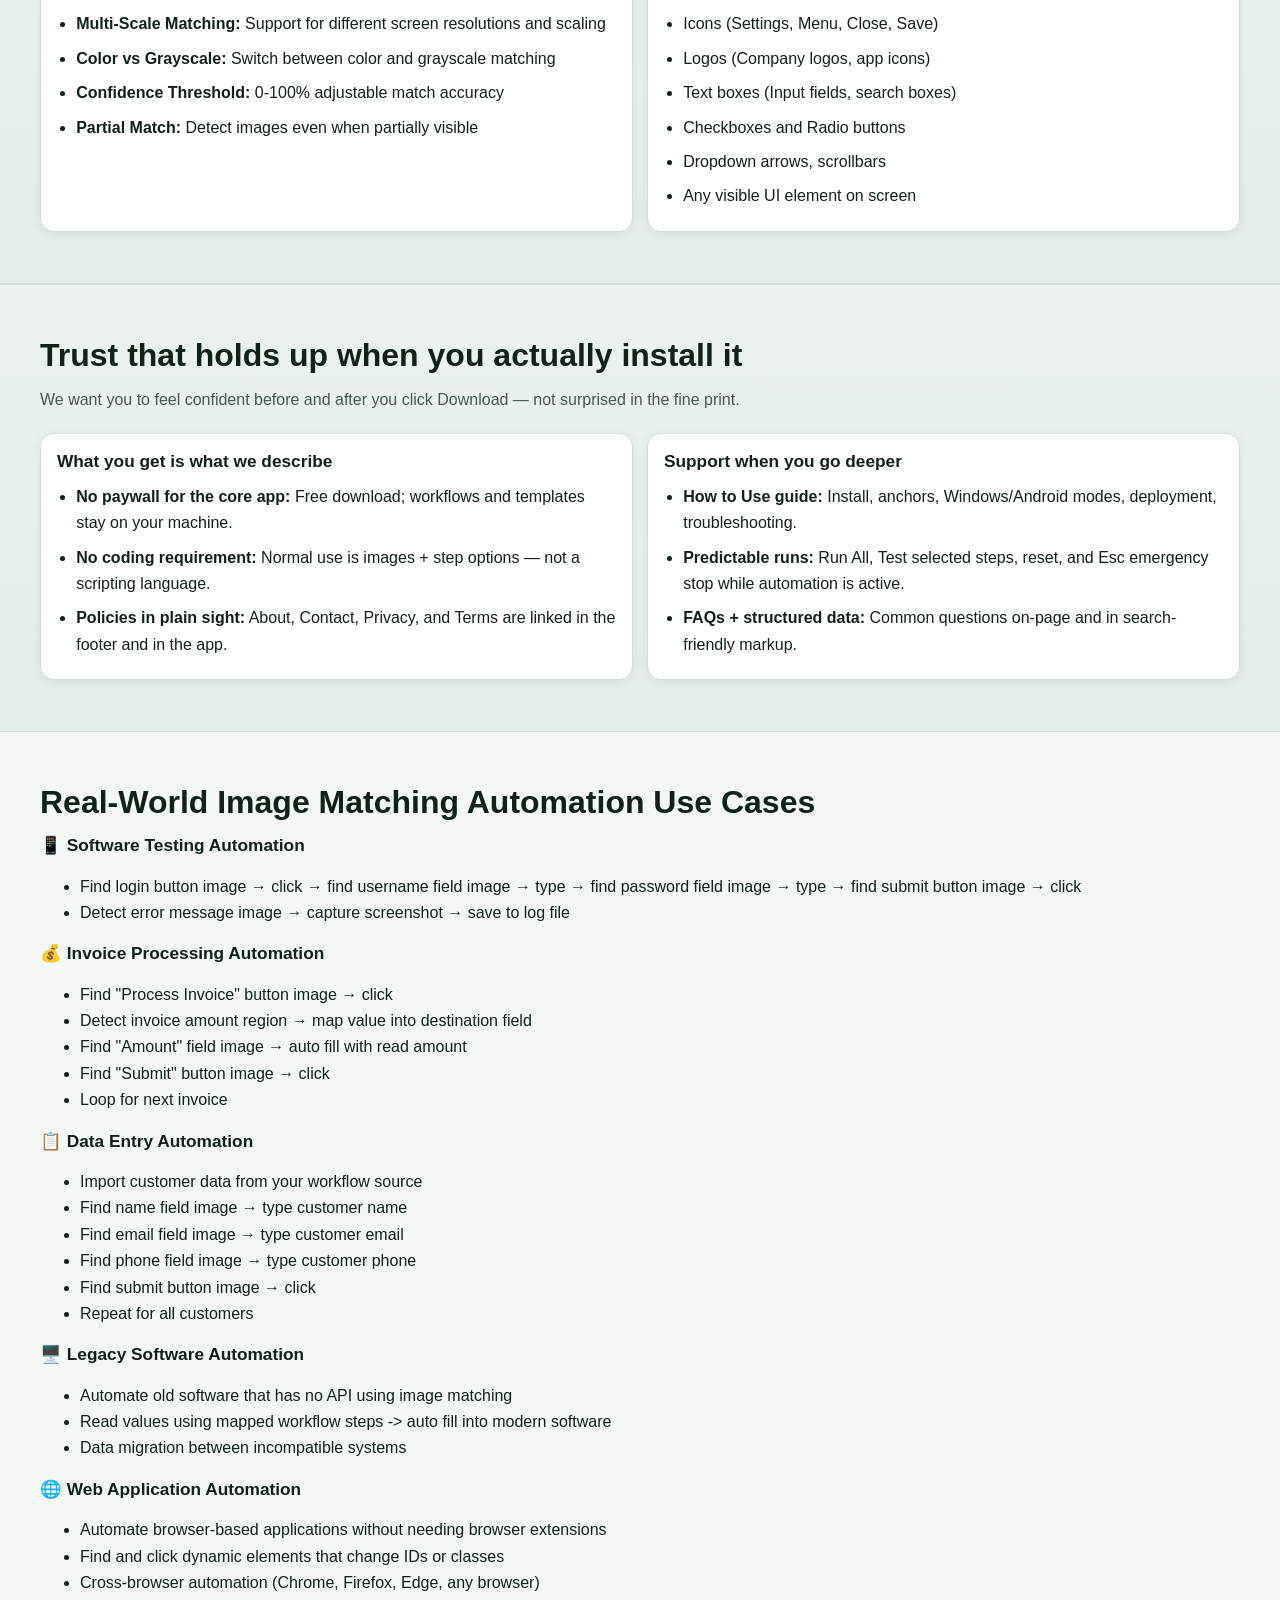
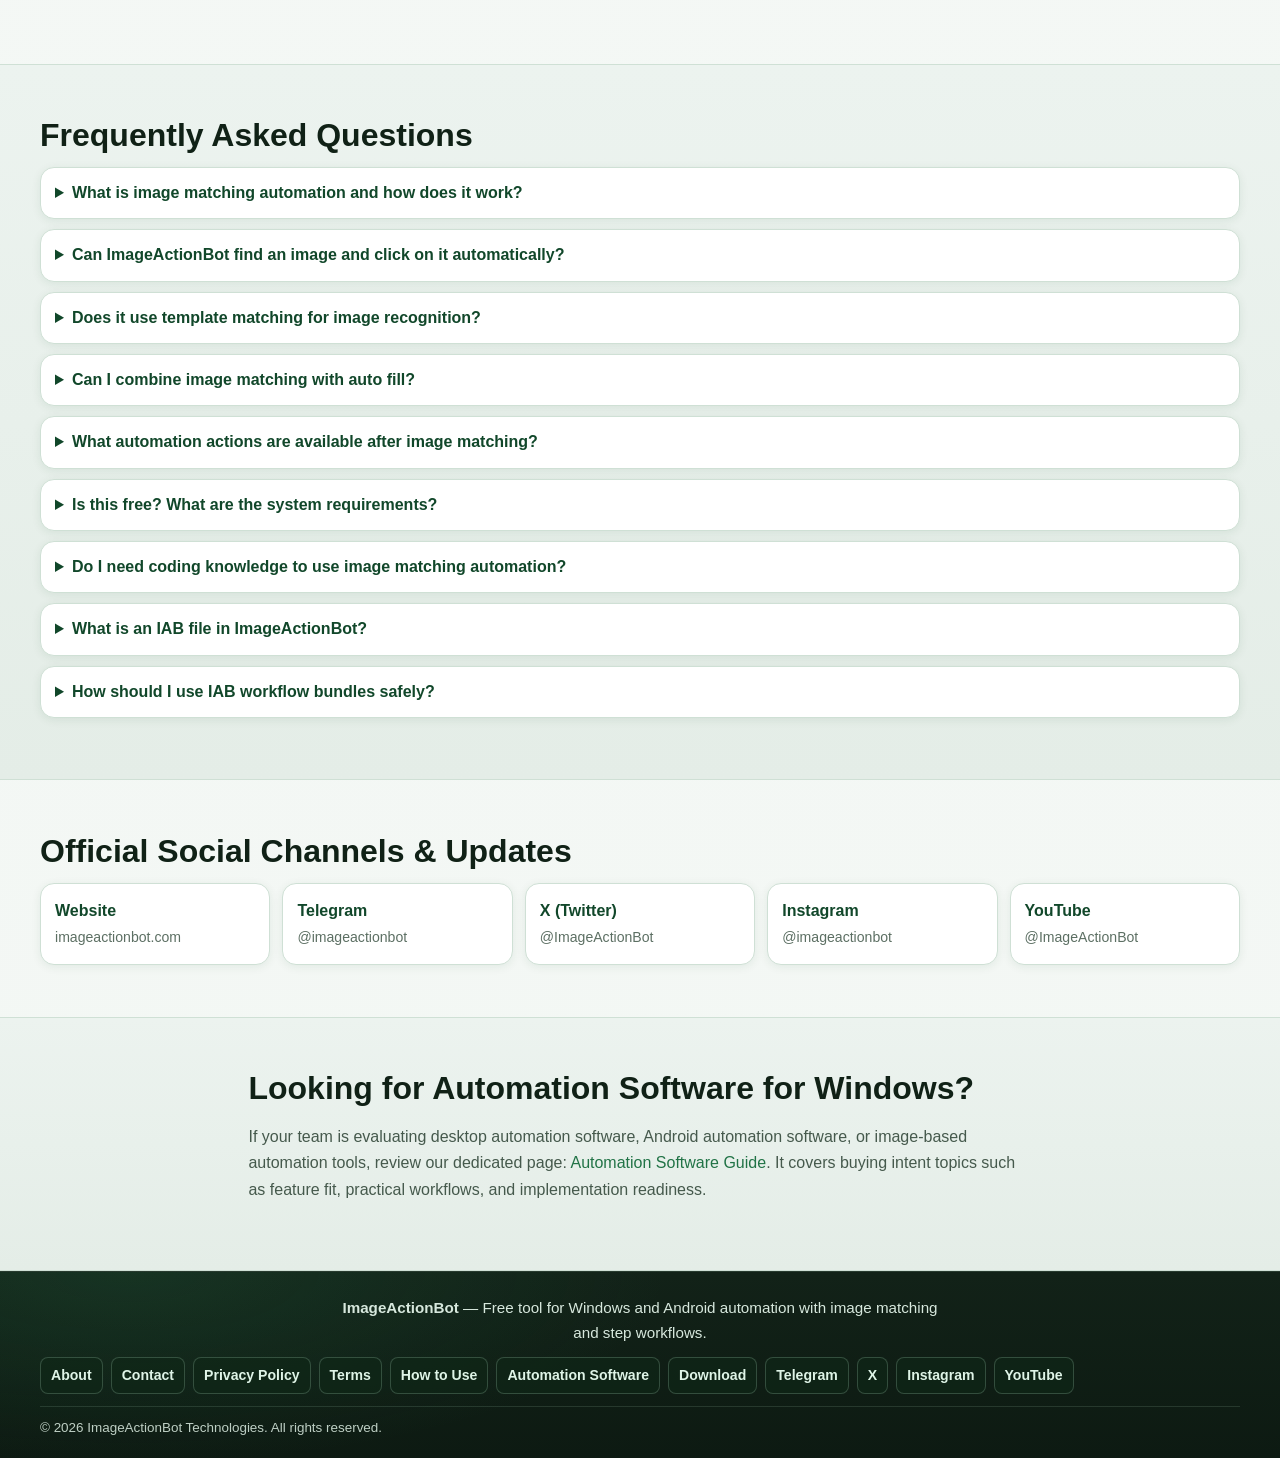
==== commit 6a4734dc: "Refine website copy for Android+Windows highlight and updated founder contact. Update hero/value mes" ====
--- a/index.html
+++ b/index.html
@@ -31,7 +31,7 @@
   <meta property="og:locale" content="en_US">
   <meta property="og:type" content="website">
   <meta property="og:title" content="ImageActionBot | Free Windows and Android automation software">
-  <meta property="og:description" content="Image matching based automation for Windows and Android workflows. No-code steps, data import, and reliable run controls.">
+  <meta property="og:description" content="Image matching based automation for Windows and Android workflows. No-code steps and reliable run controls.">
   <meta property="og:url" content="https://www.imageactionbot.com/">
   <meta property="og:site_name" content="ImageActionBot">
   <meta property="og:image" content="https://www.imageactionbot.com/assets/ImageActionBot_UI.png">
@@ -82,7 +82,7 @@
       "featureList": [
         "Image anchor matching with adjustable confidence",
         "Find image and click automation with offsets",
-        "CSV and XLSX data import for bulk form filling",
+        "Structured no-code workflow execution",
         "Android ADB-based mobile automation controls",
         "Multi-tab workflow builder with reusable automation bundles"
       ]
@@ -170,7 +170,7 @@
           "name": "Can I combine image matching with auto fill?",
           "acceptedAnswer": {
             "@type": "Answer",
-            "text": "Yes. ImageActionBot allows complete automation workflows: find and click with image matching, type values, run key actions, and fill forms from CSV/XLSX data."
+            "text": "Yes. ImageActionBot allows complete automation workflows: find and click with image matching, type values, run key actions, and continue flows across Windows and Android modes."
           }
         },
         {
@@ -178,7 +178,7 @@
           "name": "What automation actions are available after image matching?",
           "acceptedAnswer": {
             "@type": "Answer",
-            "text": "After image matching finds an image, you can automate: left click, right click, double click, mouse hover, typing text, key actions, waiting, conditional branching, and workflow execution with data from CSV/XLSX files."
+            "text": "After image matching finds an image, you can automate: left click, right click, double click, mouse hover, typing text, key actions, waiting, conditional branching, and full workflow execution."
           }
         },
         {
@@ -194,7 +194,7 @@
           "name": "How should I use IAB workflow bundles safely?",
           "acceptedAnswer": {
             "@type": "Answer",
-            "text": "Export a tested workflow as an IAB bundle, import it on the target machine, then validate image anchors and CSV/XLSX mappings before production. Always run a dry test first and retune if UI layout or resolution differs."
+            "text": "Export a tested workflow as an IAB bundle, import it on the target machine, then validate image anchors before production. Always run a dry test first and retune if UI layout or resolution differs."
           }
         }
       ]
@@ -232,7 +232,7 @@
       <div class="container hero-grid">
         <div>
           <p class="badge">No coding · Point at the screen · Free Windows automation</p>
-          <h1>Automate Windows the easy way — no code, just pictures of what you want done</h1>
+          <h1>Automate Windows and Android the easy way — no code, just pictures of what you want done</h1>
           <p class="lead">
             If you can <strong>see</strong> a button, field, or icon on your screen, you can automate it. <strong>ImageActionBot</strong> is built so you <strong>never write scripts</strong>: load a <strong>template image</strong>, choose <strong>click, type, key, or scroll</strong>, and line up steps like a checklist. Your work stays <strong>on your PC</strong>, with a clear app window, <strong>Run All / Test</strong>, and an <strong>Emergency stop (Esc)</strong> while a run is active — the same kind of control we expect from serious desktop tools.
           </p>
@@ -240,7 +240,7 @@
             <a class="btn btn-primary js-download-link" data-download-link href="#" target="_blank" rel="noopener noreferrer">Free download for Windows</a>
             <a class="btn btn-ghost" href="./how-to-use.html">Step-by-step guide</a>
           </div>
-          <p class="hero-trust" role="note">No credit card · No programming · Local-first workflows · Installer <span class="mono">ImageActionBot_Setup.exe</span></p>
+          <p class="hero-trust" role="note">Free tool · No programming · Local-first workflows · Installer <span class="mono">ImageActionBot_Setup.exe</span></p>
           <div class="release-line">
             <span>Release: <strong data-download-version>1.0.0</strong></span>
             <span>Last updated: <strong data-download-date>2026-04-27</strong></span>
@@ -252,7 +252,7 @@
           </figure>
           <div class="hero-card-foot">
             <h2 class="hero-card-title">Latest release</h2>
-            <p class="hero-card-desc">Visual automation: Windows + Android workflow combo, template images, CSV/XLSX, multi-tab workflows — no code. <strong data-download-filename>ImageActionBot_Setup.exe</strong></p>
+            <p class="hero-card-desc">Visual automation: Windows + Android workflow combo, template images, multi-tab workflows — no code. <strong data-download-filename>ImageActionBot_Setup.exe</strong></p>
             <a class="btn btn-primary full js-download-link" data-download-link href="#" target="_blank" rel="noopener noreferrer">Download setup</a>
           </div>
         </aside>
@@ -338,7 +338,7 @@
           </article>
           <article class="feature-card">
             <h3><span class="feature-icon">📝</span>Find Image -> Auto Fill Forms</h3>
-            <p>Import data from CSV/XLSX files. Detect form fields using image matching, then auto fill automatically. Bulk form filling for thousands of records.</p>
+            <p>Detect form fields using image matching, then auto fill automatically for repeated operations.</p>
             <p class="feature-meta"><strong>Use case:</strong> Customer registration form - name field image, email field image, submit button image - all auto detected and auto filled.</p>
           </article>
           <article class="feature-card">
@@ -374,8 +374,8 @@
             <p>Switch between desktop and Android automation in the same workflow tab with consistent run controls and status feedback.</p>
           </article>
           <article class="card">
-            <h3>CSV/XLSX Data Mapping</h3>
-            <p>Map spreadsheet headers to step names for bulk field entry. Built for repetitive data operations and scalable document processing jobs.</p>
+            <h3>Run/Test + Emergency Control</h3>
+            <p>Use Run All for full execution, Test for selected steps, and Esc emergency stop while automation is active.</p>
           </article>
           <article class="card">
             <h3>Reusable Bundle Deployment</h3>
@@ -402,7 +402,7 @@
           <li><strong>Click:</strong> Left click, right click, double click, hover</li>
           <li><strong>Typing:</strong> Type text, press special keys</li>
           <li><strong>Auto Fill:</strong> Automatically fill form fields</li>
-          <li><strong>Data Import:</strong> Use CSV/XLSX data to perform actions</li>
+          <li><strong>Flow Controls:</strong> Use trigger, delay, retries, and step ordering to perform stable actions</li>
           <li><strong>Wait:</strong> Wait until image appears on screen</li>
           <li><strong>Conditional Branching:</strong> If image found do X, else do Y</li>
         </ul>
@@ -458,7 +458,7 @@
           <div class="panel">
             <h3>Support when you go deeper</h3>
             <ul>
-              <li><strong>How to Use guide:</strong> Install, anchors, Windows/Android modes, CSV/XLSX, deployment, troubleshooting.</li>
+              <li><strong>How to Use guide:</strong> Install, anchors, Windows/Android modes, deployment, troubleshooting.</li>
               <li><strong>Predictable runs:</strong> Run All, Test selected steps, reset, and Esc emergency stop while automation is active.</li>
               <li><strong>FAQs + structured data:</strong> Common questions on-page and in search-friendly markup.</li>
             </ul>
@@ -488,7 +488,7 @@
         
         <h3>📋 Data Entry Automation</h3>
         <ul>
-          <li>Import customer data from CSV file</li>
+          <li>Import customer data from your workflow source</li>
           <li>Find name field image → type customer name</li>
           <li>Find email field image → type customer email</li>
           <li>Find phone field image → type customer phone</li>
@@ -530,11 +530,11 @@
           </details>
           <details>
             <summary>Can I combine image matching with auto fill?</summary>
-            <p><strong>Yes.</strong> ImageActionBot allows complete automation workflows. Use image matching to find and click target UI, then auto fill values from workflow variables or CSV/XLSX rows in the same run.</p>
+            <p><strong>Yes.</strong> ImageActionBot allows complete automation workflows. Use image matching to find and click target UI, then auto fill values from workflow steps in the same run.</p>
           </details>
           <details>
             <summary>What automation actions are available after image matching?</summary>
-            <p>After image matching finds an image, you can automate: left click, right click, double click, mouse hover, typing text, key actions, copying to clipboard, waiting for element, conditional branching, and complete workflow execution with data from CSV/XLSX files.</p>
+            <p>After image matching finds an image, you can automate: left click, right click, double click, mouse hover, typing text, key actions, copying to clipboard, waiting for element, conditional branching, and complete workflow execution.</p>
           </details>
           <details>
             <summary>Is this free? What are the system requirements?</summary>
@@ -556,7 +556,7 @@
             <summary>How should I use IAB workflow bundles safely?</summary>
             <p>
               Export only tested workflows, import on the target system, then validate image anchors,
-              and CSV/XLSX mappings before production. Run a dry test first, especially if resolution, scaling, or UI
+              before production. Run a dry test first, especially if resolution, scaling, or UI
               layout differs across machines.
             </p>
           </details>
@@ -591,7 +591,7 @@
 
   <footer class="site-footer">
     <div class="container footer-wrap">
-      <p><strong>ImageActionBot</strong> — Free automation software for Windows and Android: image matching, step workflows, and CSV/XLSX execution.</p>
+      <p><strong>ImageActionBot</strong> — Free tool for Windows and Android automation with image matching and step workflows.</p>
       <div class="footer-links">
         <a href="./about.html">About</a>
         <a href="./contact.html">Contact</a>
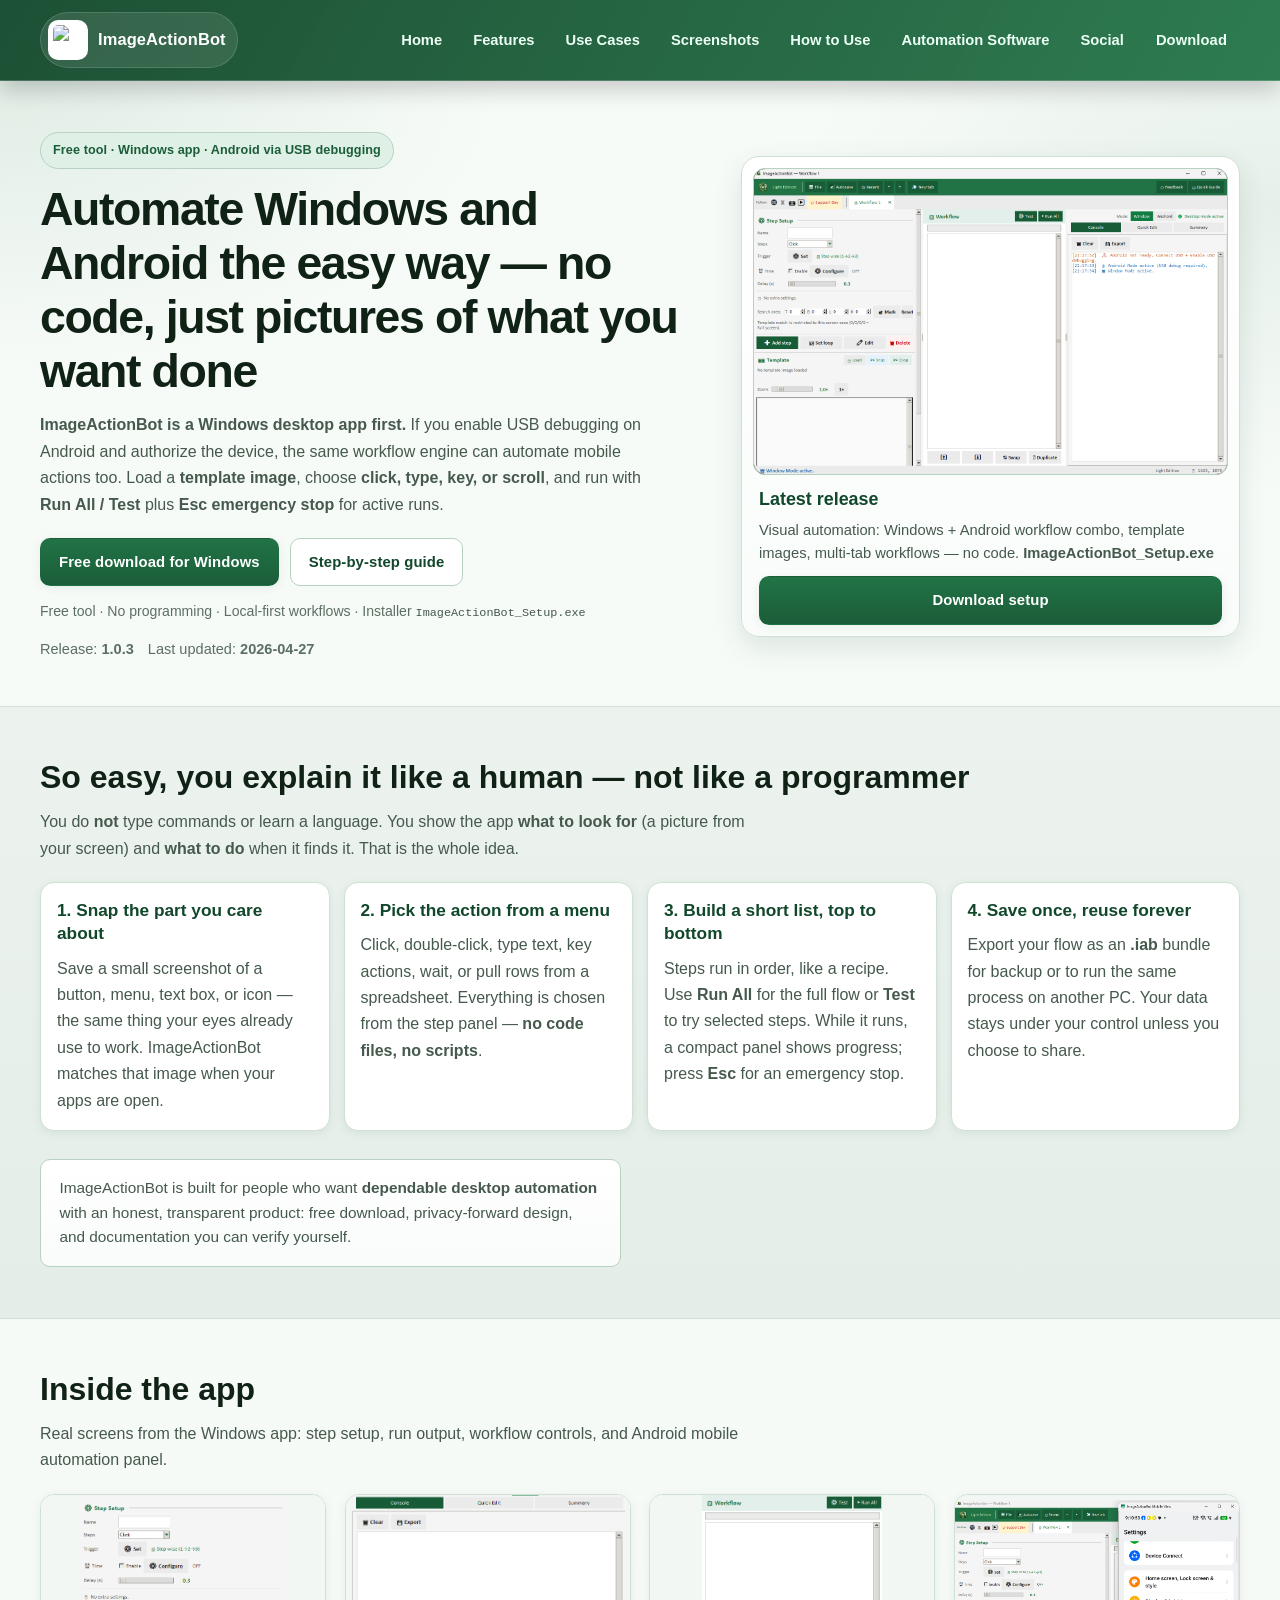
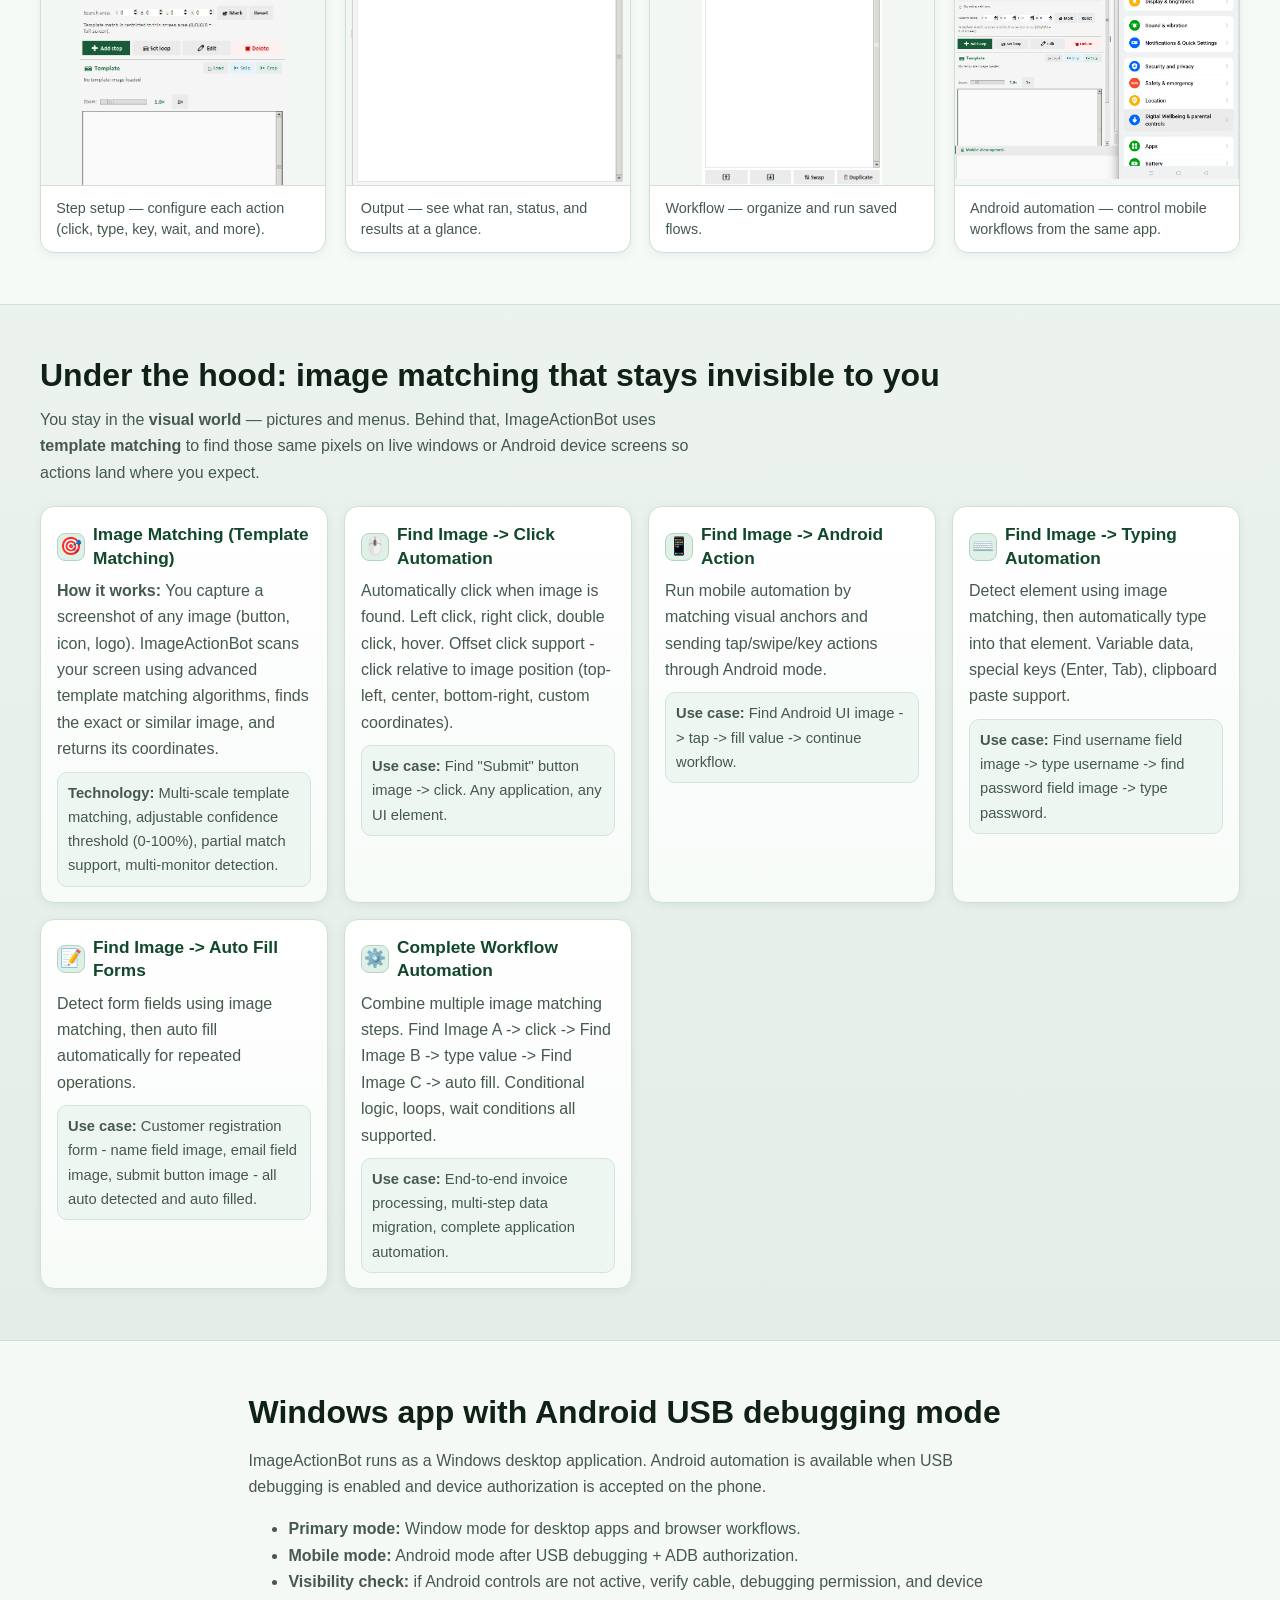
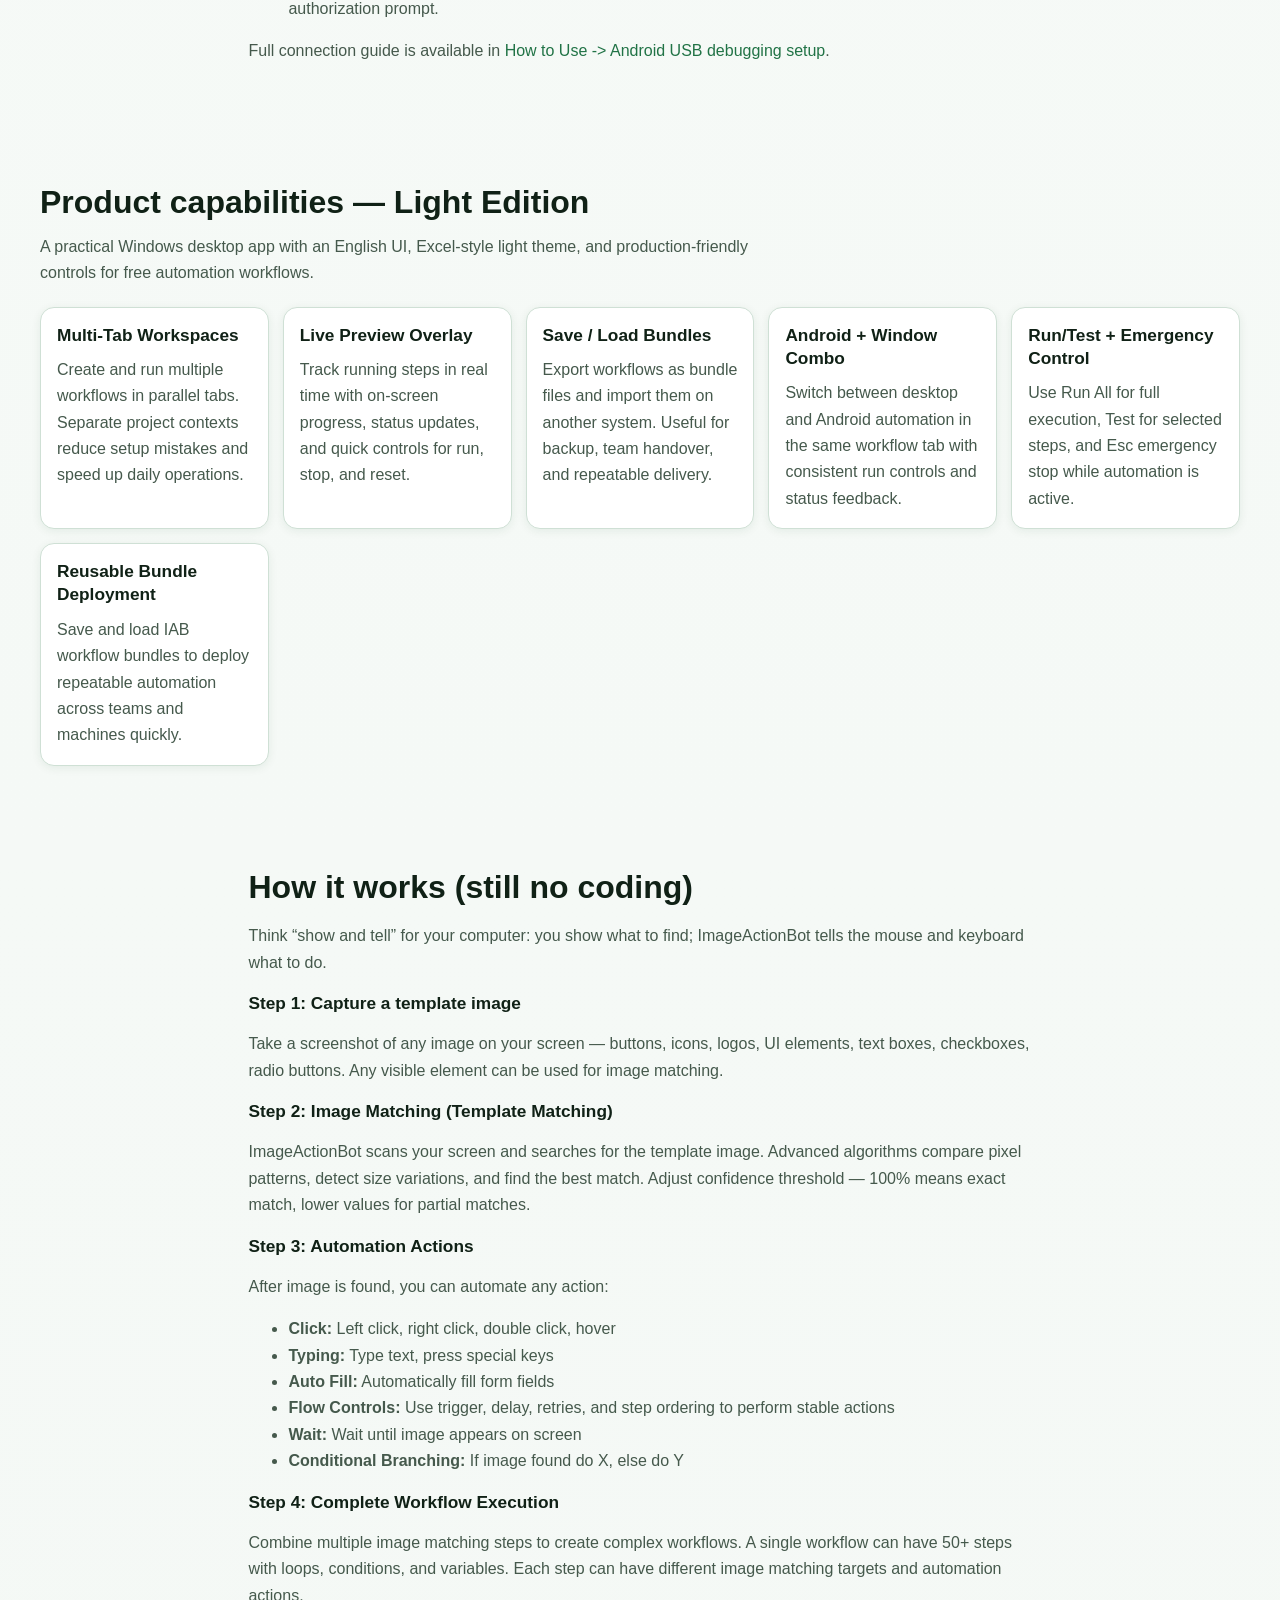
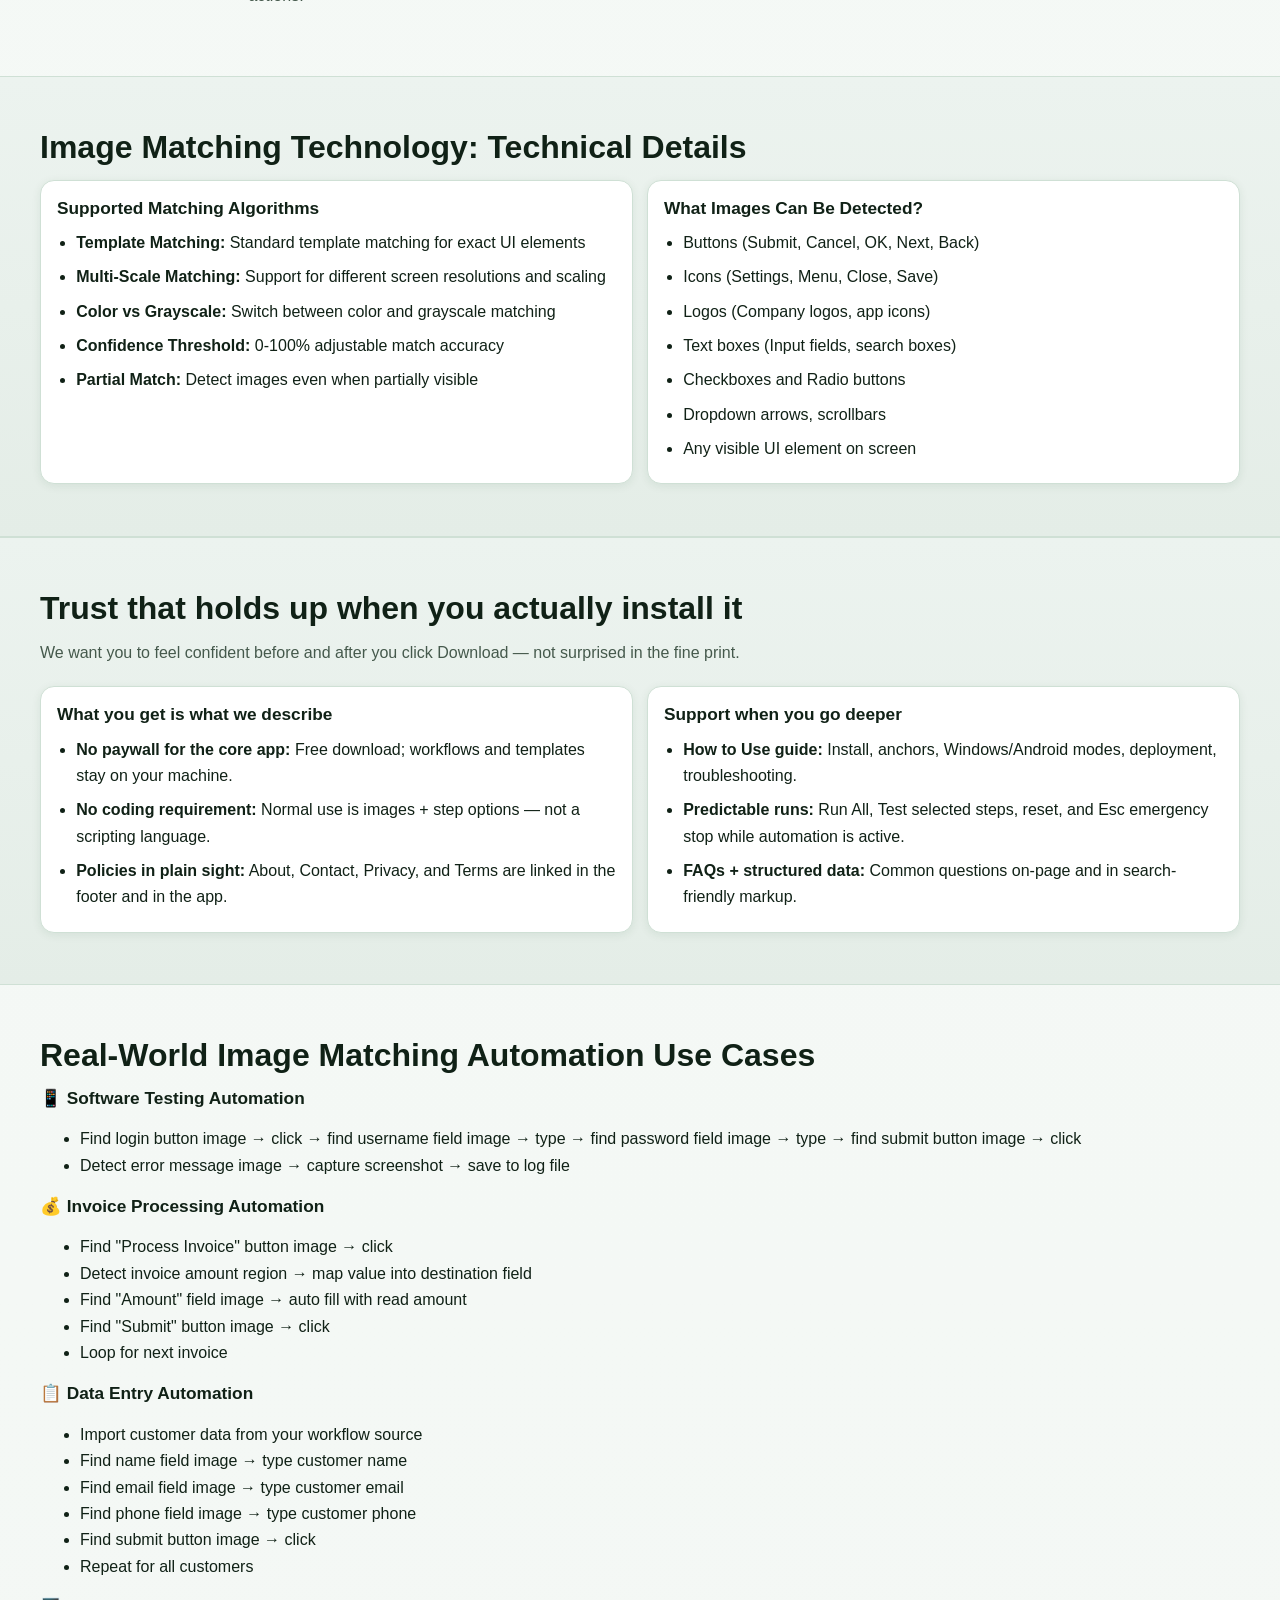
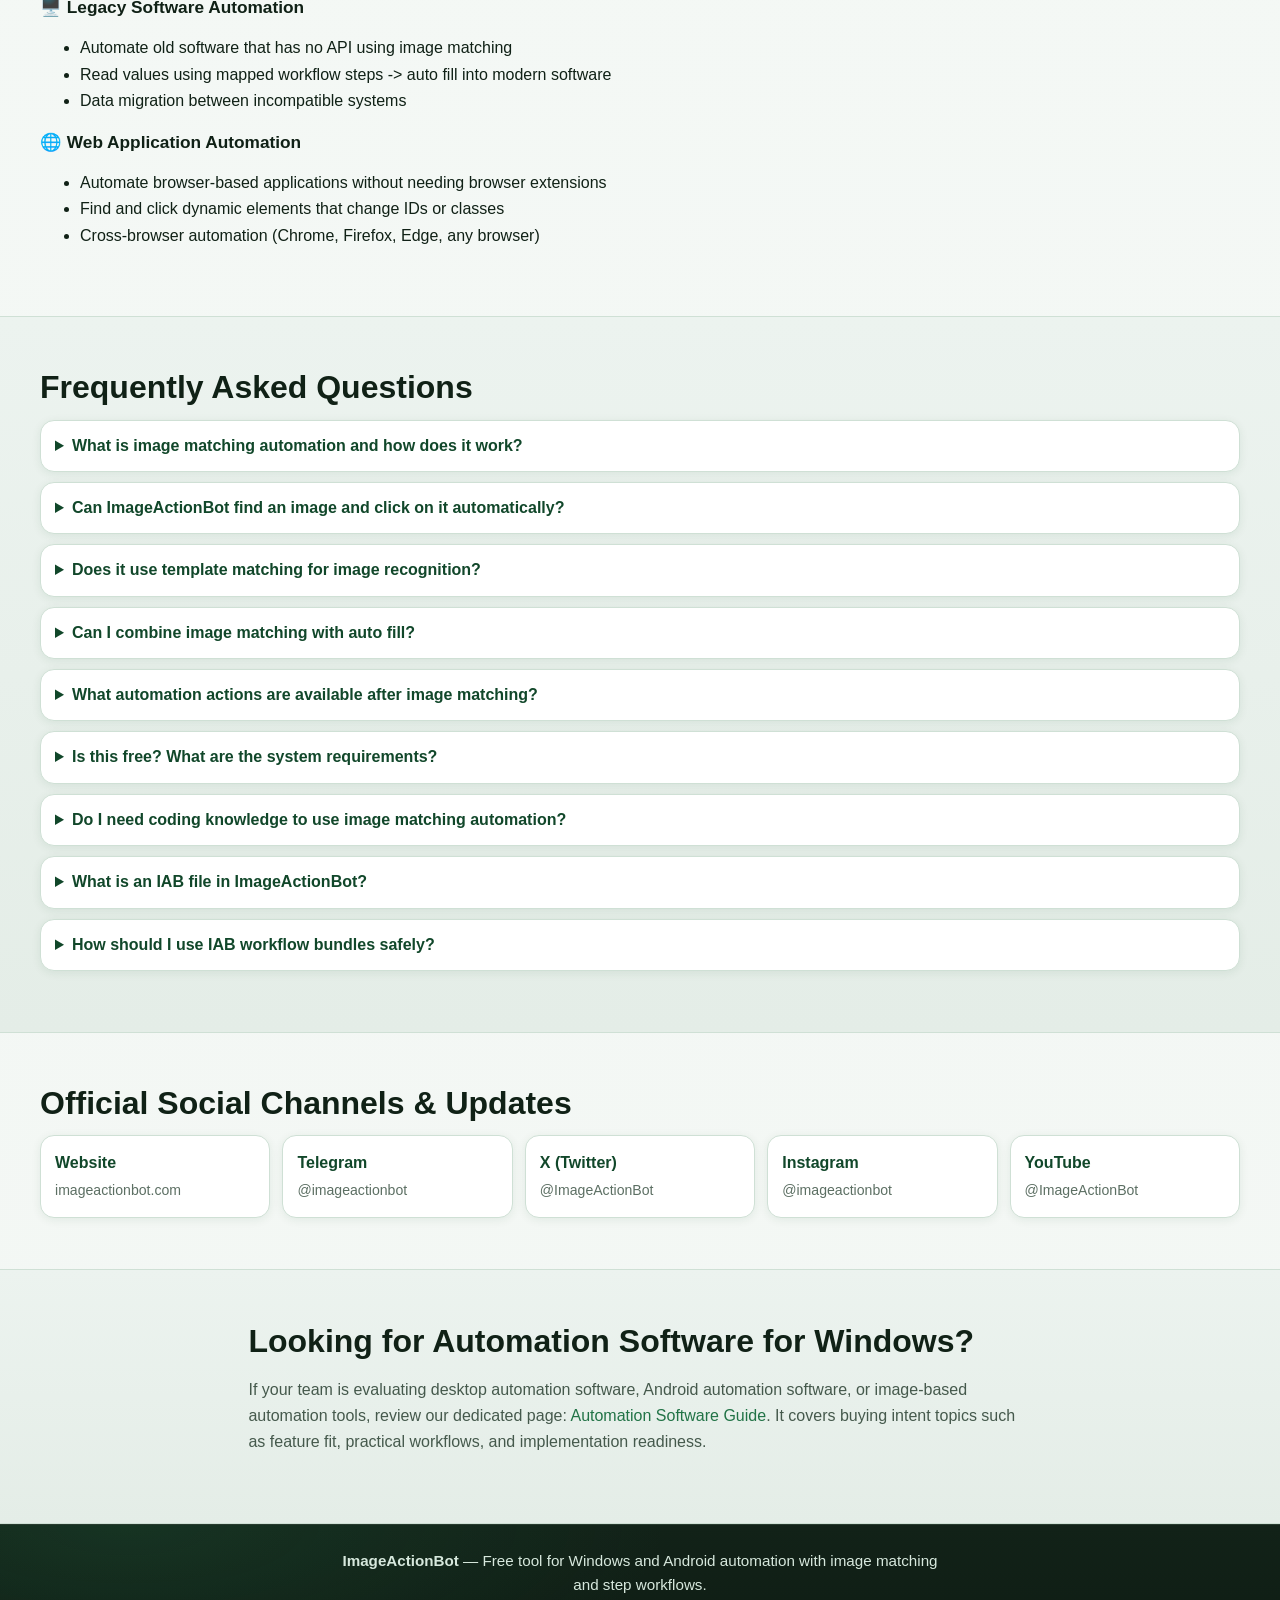
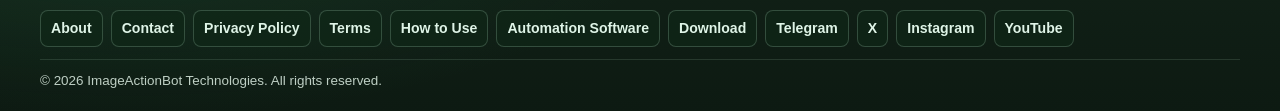
==== commit 51b9c3cd: "Clarify Windows-first positioning with Android USB debugging guidance. Update SEO and hero copy to e" ====
--- a/index.html
+++ b/index.html
@@ -18,8 +18,8 @@
   'https://www.googletagmanager.com/gtm.js?id='+i+dl;f.parentNode.insertBefore(j,f);
   })(window,document,'script','dataLayer','GTM-5KLS38PQ');</script>
   <!-- End Google Tag Manager -->
-  <title>ImageActionBot | Free Windows and Android automation software</title>
-  <meta name="description" content="Free automation software for Windows and Android. ImageActionBot uses visual image matching and step workflows to automate clicks, typing, scrolling, and data entry — local-first, free download.">
+  <title>ImageActionBot | Free Windows automation with Android USB debugging mode</title>
+  <meta name="description" content="ImageActionBot is a free Windows automation app with optional Android automation via USB debugging. Use visual image matching steps to automate clicks, typing, scrolling, and workflow runs.">
   <meta name="application-name" content="ImageActionBot">
   <meta name="robots" content="index,follow,max-image-preview:large,max-snippet:-1,max-video-preview:-1">
   <meta name="theme-color" content="#1f7a43">
@@ -30,8 +30,8 @@
   <meta name="referrer" content="strict-origin-when-cross-origin">
   <meta property="og:locale" content="en_US">
   <meta property="og:type" content="website">
-  <meta property="og:title" content="ImageActionBot | Free Windows and Android automation software">
-  <meta property="og:description" content="Image matching based automation for Windows and Android workflows. No-code steps and reliable run controls.">
+  <meta property="og:title" content="ImageActionBot | Free Windows automation + Android USB debugging mode">
+  <meta property="og:description" content="Windows-first automation app with optional Android automation through USB debugging and visual workflow controls.">
   <meta property="og:url" content="https://www.imageactionbot.com/">
   <meta property="og:site_name" content="ImageActionBot">
   <meta property="og:image" content="https://www.imageactionbot.com/assets/ImageActionBot_UI.png">
@@ -39,8 +39,8 @@
   <meta property="og:image:height" content="879">
   <meta property="og:image:alt" content="ImageActionBot — Windows desktop app main window with logo, green ribbon, workflow tabs, and step list (UI preview)">
   <meta name="twitter:card" content="summary_large_image">
-  <meta name="twitter:title" content="ImageActionBot | Free Windows and Android automation software">
-  <meta name="twitter:description" content="No-code automation with image matching for Windows and Android workflows. Download ImageActionBot.">
+  <meta name="twitter:title" content="ImageActionBot | Windows automation + Android USB debugging mode">
+  <meta name="twitter:description" content="No-code visual automation for Windows, with optional Android mobile automation via USB debugging.">
   <meta name="twitter:image" content="https://www.imageactionbot.com/assets/ImageActionBot_UI.png">
   <meta name="twitter:image:alt" content="ImageActionBot app UI on Windows — logo, ribbon, and workflow editor">
   <link rel="icon" href="https://www.imageactionbot.com/iab.png" type="image/png" sizes="48x48">
@@ -61,7 +61,7 @@
       "operatingSystem": "Windows",
       "applicationCategory": "BusinessApplication",
       "applicationSubCategory": "Free Desktop Automation Software",
-      "description": "Free automation software for Windows and Android. ImageActionBot uses image matching to automate clicks, typing, scrolling, and workflow execution.",
+      "description": "Windows-first automation software with optional Android automation via USB debugging. ImageActionBot uses image matching to automate clicks, typing, scrolling, and workflow execution.",
       "softwareRequirements": ".NET Framework 4.7.2 or newer, Windows 10/11",
       "image": [
         "https://www.imageactionbot.com/assets/ImageActionBot_UI.png",
@@ -231,10 +231,10 @@
     <section class="hero">
       <div class="container hero-grid">
         <div>
-          <p class="badge">No coding · Point at the screen · Free Windows automation</p>
+          <p class="badge">Free tool · Windows app · Android via USB debugging</p>
           <h1>Automate Windows and Android the easy way — no code, just pictures of what you want done</h1>
           <p class="lead">
-            If you can <strong>see</strong> a button, field, or icon on your screen, you can automate it. <strong>ImageActionBot</strong> is built so you <strong>never write scripts</strong>: load a <strong>template image</strong>, choose <strong>click, type, key, or scroll</strong>, and line up steps like a checklist. Your work stays <strong>on your PC</strong>, with a clear app window, <strong>Run All / Test</strong>, and an <strong>Emergency stop (Esc)</strong> while a run is active — the same kind of control we expect from serious desktop tools.
+            <strong>ImageActionBot is a Windows desktop app first.</strong> If you enable USB debugging on Android and authorize the device, the same workflow engine can automate mobile actions too. Load a <strong>template image</strong>, choose <strong>click, type, key, or scroll</strong>, and run with <strong>Run All / Test</strong> plus <strong>Esc emergency stop</strong> for active runs.
           </p>
           <div class="cta-row">
             <a class="btn btn-primary js-download-link" data-download-link href="#" target="_blank" rel="noopener noreferrer">Free download for Windows</a>
@@ -288,7 +288,7 @@
     <section id="screenshots" class="section" aria-labelledby="screenshots-heading">
       <div class="container">
         <h2 id="screenshots-heading">Inside the app</h2>
-        <p class="section-intro">Real screens from the Windows desktop app: configuring steps, viewing output, and managing workflows.</p>
+        <p class="section-intro">Real screens from the Windows app: step setup, run output, workflow controls, and Android mobile automation panel.</p>
         <div class="screenshot-gallery">
           <figure class="shot-card">
             <img src="./assets/ImageActionBot_StepSetup.png" width="772" height="825" alt="Step setup panel: choosing action type, targets, and options for an automation step" loading="lazy" decoding="async">
@@ -347,6 +347,19 @@
             <p class="feature-meta"><strong>Use case:</strong> End-to-end invoice processing, multi-step data migration, complete application automation.</p>
           </article>
         </div>
+      </div>
+    </section>
+
+    <section class="section">
+      <div class="container prose">
+        <h2>Windows app with Android USB debugging mode</h2>
+        <p>ImageActionBot runs as a Windows desktop application. Android automation is available when USB debugging is enabled and device authorization is accepted on the phone.</p>
+        <ul>
+          <li><strong>Primary mode:</strong> Window mode for desktop apps and browser workflows.</li>
+          <li><strong>Mobile mode:</strong> Android mode after USB debugging + ADB authorization.</li>
+          <li><strong>Visibility check:</strong> if Android controls are not active, verify cable, debugging permission, and device authorization prompt.</li>
+        </ul>
+        <p>Full connection guide is available in <a href="./how-to-use.html#android-usb-debugging">How to Use -> Android USB debugging setup</a>.</p>
       </div>
     </section>
 
--- a/main.css
+++ b/main.css
@@ -417,8 +417,9 @@
 .shot-card img {
   display: block;
   width: 100%;
-  height: auto;
-  background: #0f2418;
+  height: clamp(180px, 24vw, 290px);
+  object-fit: contain;
+  background: #f2f7f4;
 }
 
 .shot-card figcaption {
